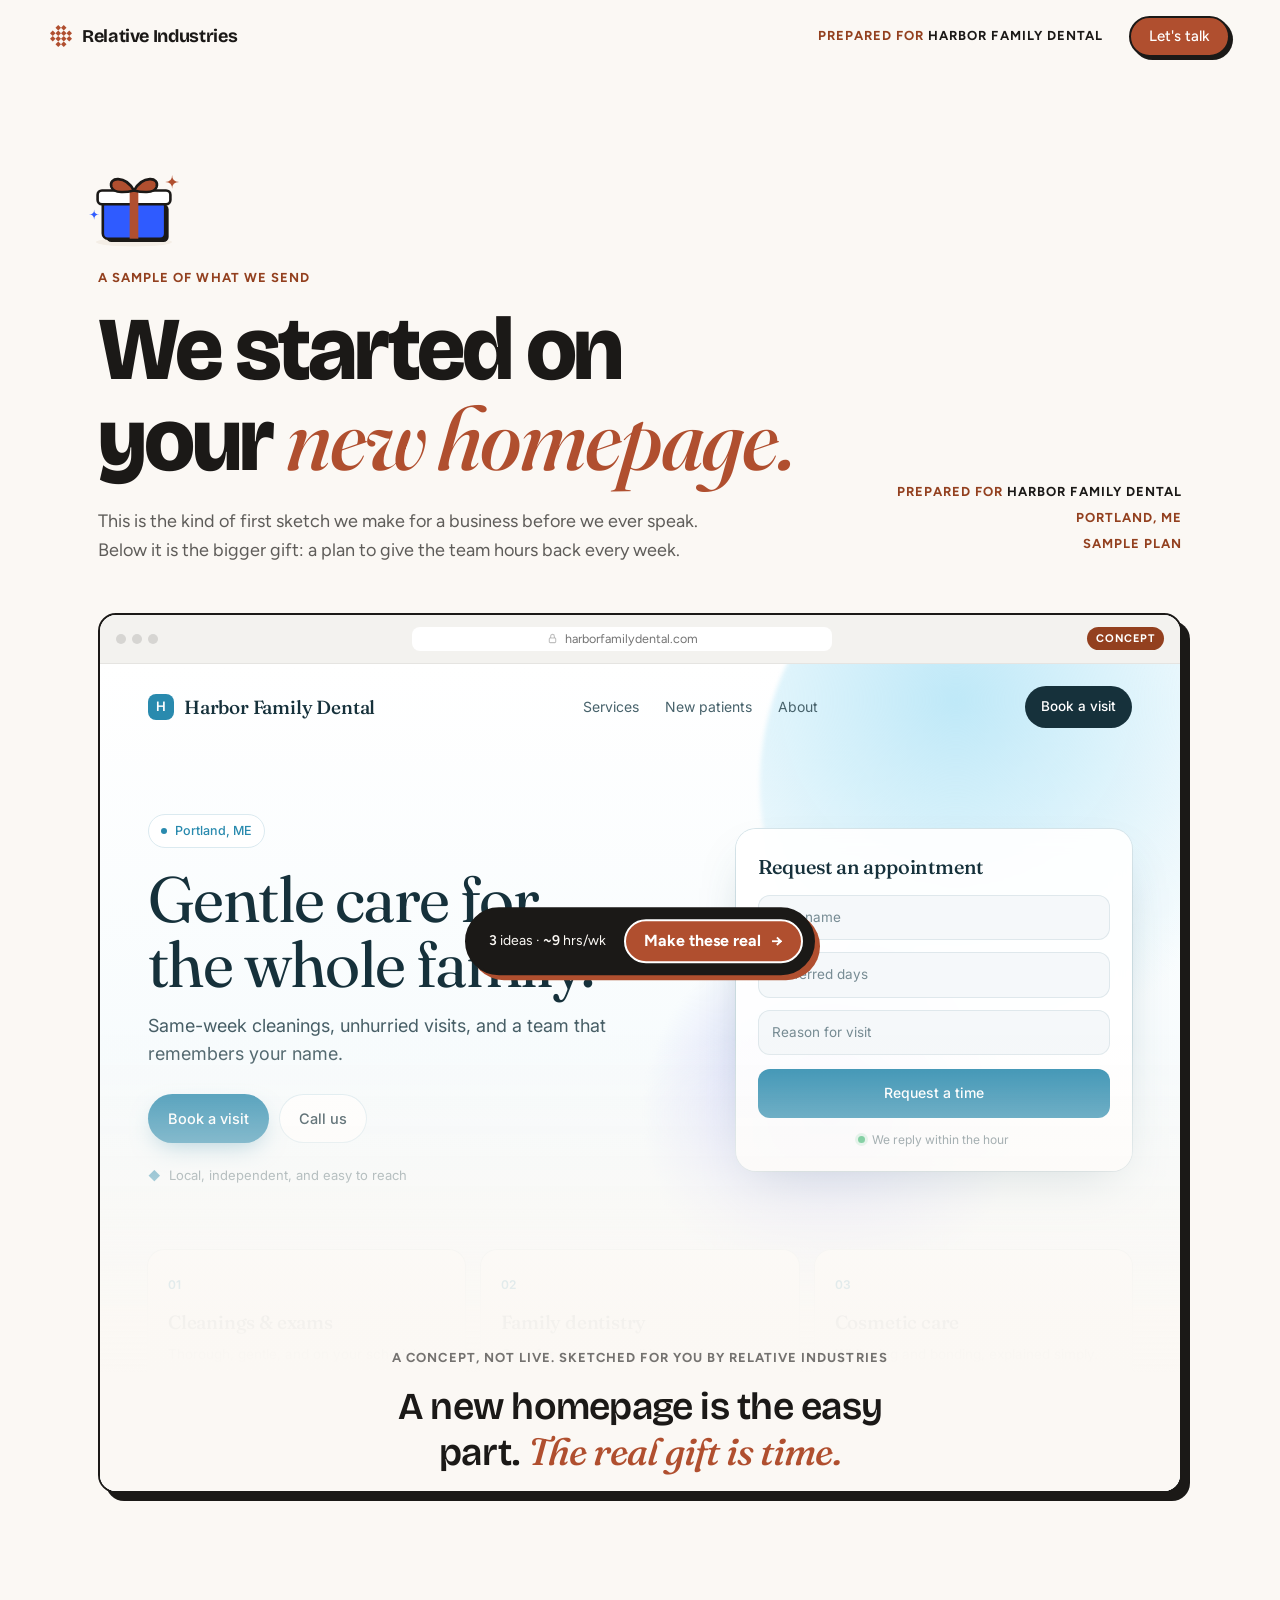
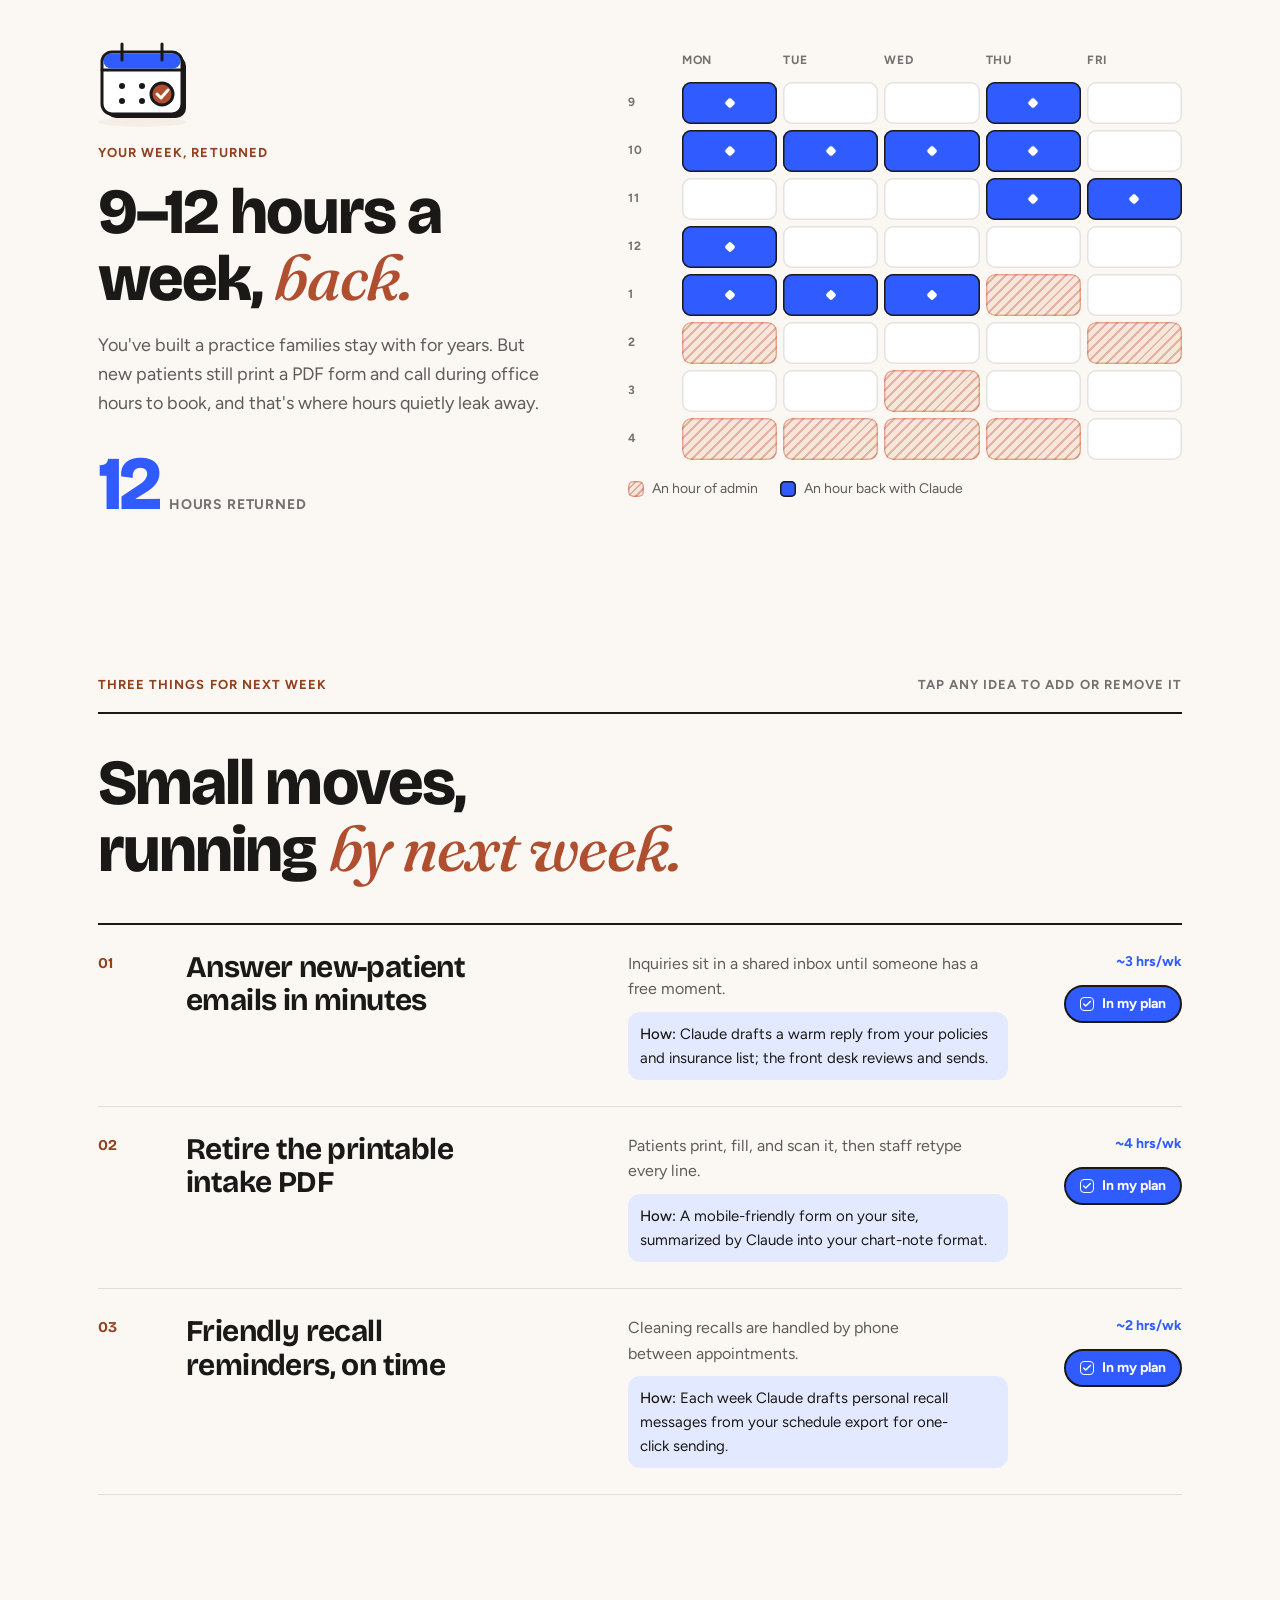
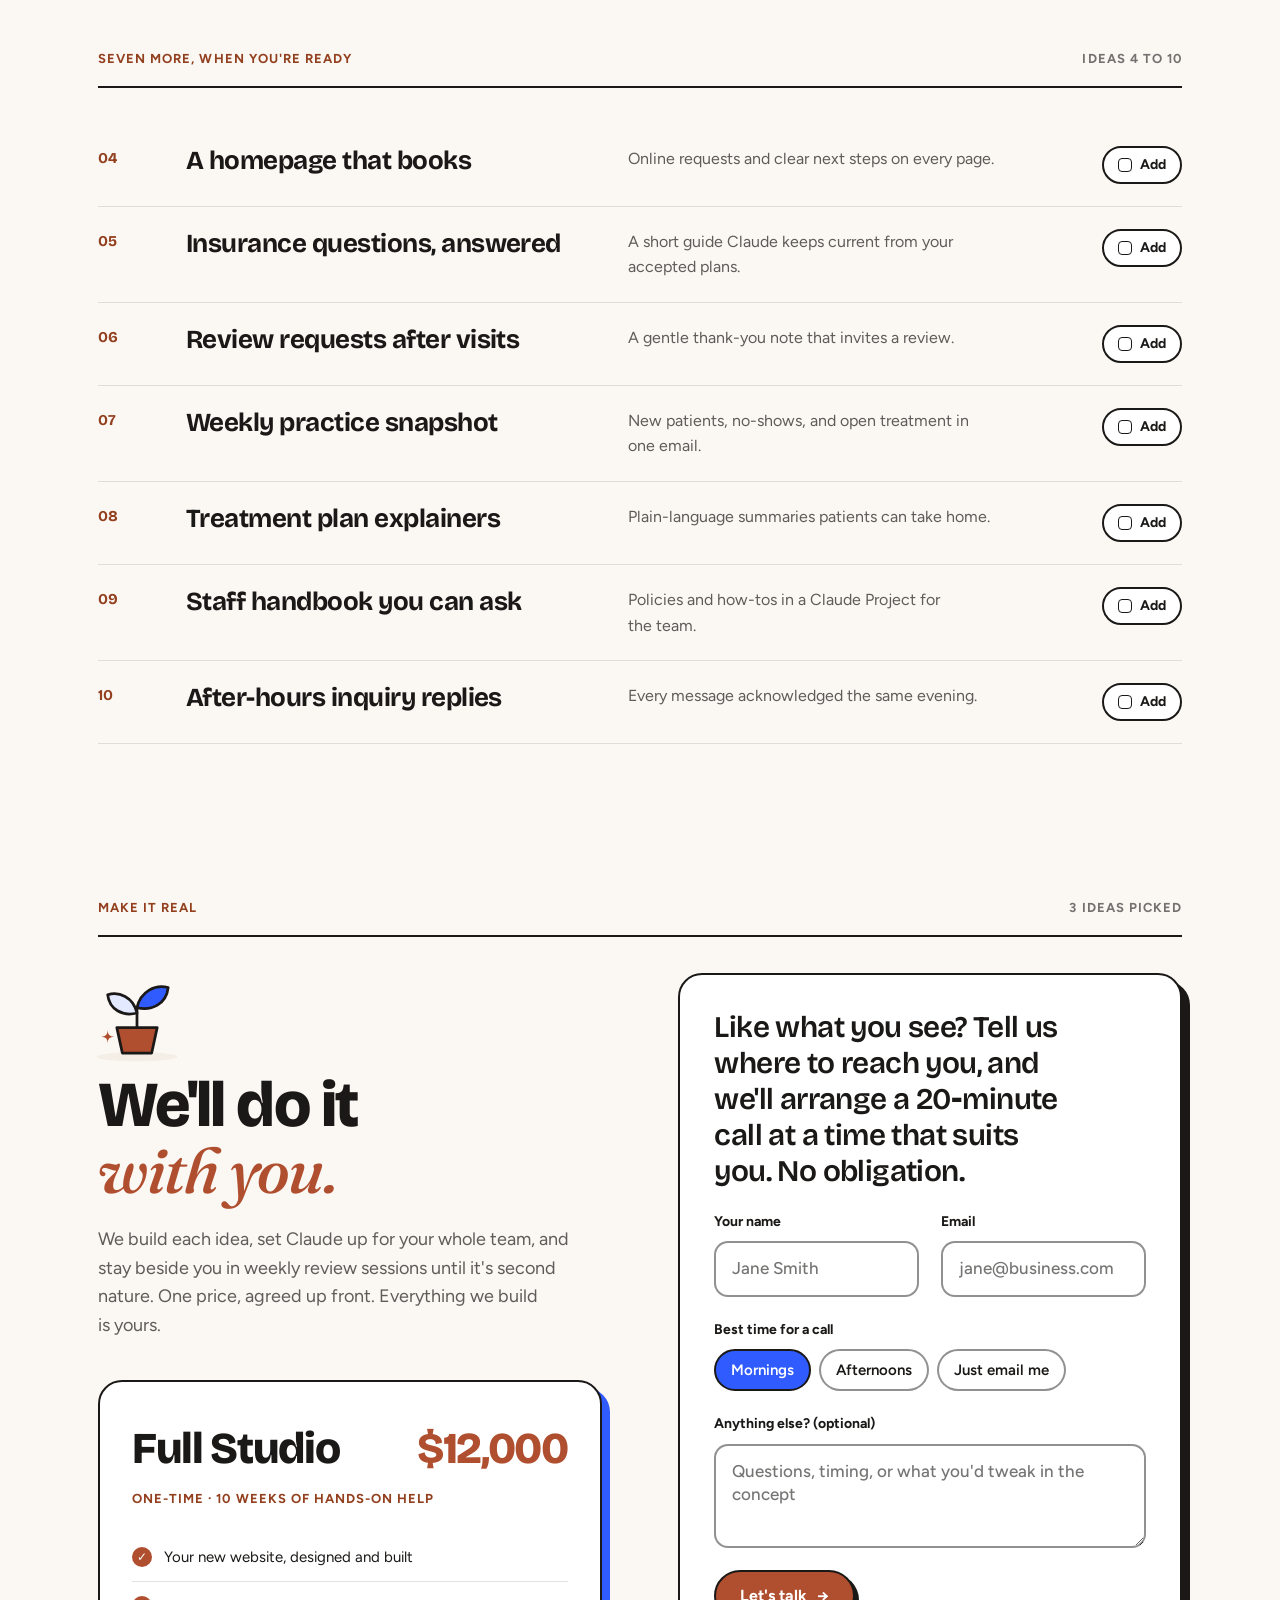
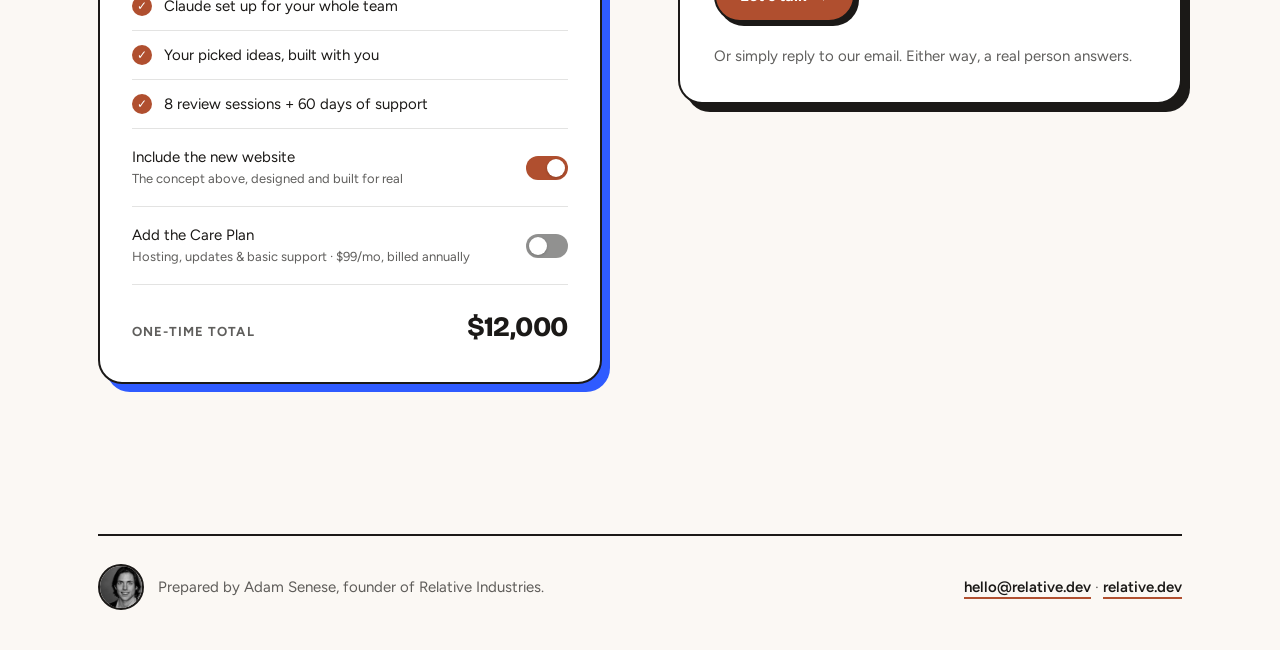
==== for/index.html @ 34680839 "Email form submissions via FormSubmit; honest failure message Forms previously fell back to opening " ====
<!DOCTYPE html>
<html lang="en">
<head>
    <meta charset="UTF-8">
    <meta name="viewport" content="width=device-width, initial-scale=1.0">
    <meta name="robots" content="noindex, nofollow">
    <meta name="theme-color" content="#FBF8F4">
    <title>A plan, made for you — Relative Industries</title>
    <meta name="description" content="A free concept and Time-Back Plan from Relative Industries.">
    <meta property="og:title" content="A plan, made for you — Relative Industries">
    <meta property="og:description" content="A first sketch of your new homepage, and ten ways to give your team hours back each week. Prepared by Adam Senese at Relative Industries.">
    <meta property="og:type" content="website">
    <meta property="og:site_name" content="Relative Industries">
    <link rel="icon" type="image/x-icon" href="/images/favicon.ico?v=3">
    <link rel="icon" type="image/png" sizes="32x32" href="/images/relativefavi.png?v=3">
    <link rel="apple-touch-icon" href="/images/relativefavi.png?v=3">
    <link rel="preconnect" href="https://fonts.googleapis.com">
    <link rel="preconnect" href="https://fonts.gstatic.com" crossorigin>
    <link href="https://fonts.googleapis.com/css2?family=Bricolage+Grotesque:opsz,wght@12..96,500..800&family=Figtree:ital,wght@0,400..800;1,400&family=Fraunces:ital,opsz,wght@0,9..144,400..500;1,9..144,500&family=Inter:wght@400;500;600&display=swap" rel="stylesheet">
    <link rel="stylesheet" href="/assets/relative.css?v=5">
    <style>
        /* ---------- opening ---------- */
        .open { padding: clamp(40px, 7vw, 96px) 0 clamp(32px, 4vw, 48px); display: grid; grid-template-columns: 1fr auto; gap: 24px 48px; align-items: end; }
        .open h1 { font-family: var(--display); font-weight: 800; font-size: clamp(44px, 7vw, 96px); line-height: 0.98; letter-spacing: -0.035em; margin: 16px 0 0; }
        .open .gift { width: 104px; margin-bottom: 14px; }
        
        .open .body { margin-top: 22px; }
        .open aside { text-align: right; padding-bottom: 8px; max-width: 320px; }
        .open aside .mono { display: block; line-height: 2; }

        /* ---------- the concept (their site, reimagined) ---------- */
        .concept-wrap { position: relative; }
        .frame {
            position: relative;
            border-radius: 18px;
            overflow: hidden;
            background: #fff;
            border: 2px solid var(--ink); box-shadow: 8px 8px 0 var(--ink);
            max-height: 880px;
        }
        .frame::after { /* the fade from their world into ours */
            content: "";
            position: absolute; left: 0; right: 0; bottom: 0; height: 52%;
            background: linear-gradient(180deg, rgba(251,248,244,0) 0%, rgba(251,248,244,0.7) 38%, rgba(251,248,244,0.96) 62%, var(--paper) 74%);
            pointer-events: none;
        }
        .chrome {
            display: flex; align-items: center; gap: 14px;
            padding: 12px 16px;
            background: #F3F2EF;
            border-bottom: 1px solid rgba(0,0,0,0.06);
        }
        .chrome .dots { display: flex; gap: 6px; }
        .chrome .dots i { width: 10px; height: 10px; border-radius: 50%; background: rgba(0,0,0,0.12); }
        .chrome .url {
            flex: 1; max-width: 420px; margin: 0 auto;
            display: flex; align-items: center; justify-content: center; gap: 7px;
            padding: 6px 12px; border-radius: 8px; background: #fff;
            font: 400 12.5px/1 var(--sans); color: rgba(0,0,0,0.55);
        }
        .chrome .url svg { opacity: 0.45; }
        .chrome .tag { font: 700 11px/1 var(--sans); letter-spacing: 0.08em; text-transform: uppercase; color: var(--white); background: var(--clay-deep); padding: 6px 9px; border-radius: 999px; }

        /* the concept site has its own type + colour, driven by --h */
        .site {
            --h: 220;
            --c: hsl(var(--h) 62% 42%);
            --c-ink: hsl(var(--h) 45% 16%);
            --c-wash: hsl(var(--h) 60% 96%);
            --c-soft: hsl(var(--h) 40% 90%);
            --site-display: 'Fraunces', Georgia, serif;
            font-family: 'Inter', -apple-system, sans-serif;
            color: var(--c-ink);
            background: linear-gradient(180deg, #fff 0%, var(--c-wash) 100%);
            position: relative;
            overflow: hidden;
        }
        .site.sans { --site-display: 'Inter', -apple-system, sans-serif; }
        .site .orb { position: absolute; border-radius: 50%; filter: blur(2px); pointer-events: none; }
        .site .orb.a { width: 560px; height: 560px; right: -140px; top: -160px; background: radial-gradient(circle at 35% 35%, hsl(var(--h) 80% 86%), hsl(var(--h) 70% 72% / 0) 68%); }
        .site .orb.b { width: 380px; height: 380px; right: 160px; top: 260px; background: radial-gradient(circle, hsl(calc(var(--h) + 40) 80% 88%), hsl(calc(var(--h) + 40) 70% 80% / 0) 70%); }
        .s-nav { position: relative; display: flex; align-items: center; justify-content: space-between; gap: 18px; padding: 22px clamp(20px, 4vw, 48px); }
        .s-brand { font-family: var(--site-display); font-weight: 500; font-size: 19px; line-height: 1.2; letter-spacing: -0.01em; display: flex; align-items: center; gap: 10px; min-width: 0; }
        .s-brand > span { text-wrap: balance; }
        .s-brand i { flex: none; width: 26px; height: 26px; border-radius: 8px; background: var(--c); display: grid; place-items: center; color: #fff; font-style: normal; font-size: 13px; font-family: 'Inter', sans-serif; font-weight: 600; }
        .s-links { display: flex; gap: 26px; font-size: 14px; color: hsl(var(--h) 20% 35%); }
        .s-pill { padding: 10px 16px; border-radius: 999px; background: var(--c-ink); color: #fff; font-size: 13.5px; font-weight: 500; white-space: nowrap; }
        .s-hero { position: relative; display: grid; grid-template-columns: 1.15fr 0.85fr; gap: clamp(24px, 4vw, 56px); align-items: center; padding: clamp(28px, 5vw, 64px) clamp(20px, 4vw, 48px) 40px; }
        .s-eyebrow { display: inline-flex; align-items: center; gap: 8px; font-size: 12.5px; font-weight: 500; color: var(--c); background: #fff; border: 1px solid var(--c-soft); padding: 6px 12px; border-radius: 999px; }
        .s-eyebrow::before { content: ""; width: 6px; height: 6px; border-radius: 50%; background: var(--c); }
        .s-hero h2 { font-family: var(--site-display); font-weight: 400; font-size: clamp(36px, 5vw, 64px); line-height: 1.02; letter-spacing: -0.025em; margin: 18px 0 0; color: var(--c-ink); }
        .site.sans .s-hero h2 { font-weight: 600; letter-spacing: -0.04em; }
        .s-hero p { font-size: clamp(15px, 1.5vw, 18px); line-height: 1.55; color: hsl(var(--h) 18% 34%); margin: 16px 0 0; max-width: 30em; }
        .s-ctas { display: flex; flex-wrap: wrap; gap: 10px; margin-top: 26px; }
        .s-btn { padding: 13px 20px; border-radius: 999px; font-size: 14.5px; font-weight: 500; }
        .s-btn.p { background: var(--c); color: #fff; box-shadow: 0 10px 24px -8px hsl(var(--h) 60% 40% / 0.6); }
        .s-btn.g { background: #fff; color: var(--c-ink); box-shadow: inset 0 0 0 1px var(--c-soft); }
        .s-trust { margin-top: 22px; font-size: 13px; color: hsl(var(--h) 15% 42%); display: flex; align-items: center; gap: 8px; }
        .s-trust::before { content: "★★★★★"; letter-spacing: 1px; color: hsl(42 90% 52%); font-size: 12px; }
        .s-trust.plain::before { content: "◆"; color: var(--c); letter-spacing: 0; }
        .s-card { position: relative; background: rgba(255,255,255,0.92); -webkit-backdrop-filter: blur(10px); backdrop-filter: blur(10px); border-radius: 20px; padding: 22px; box-shadow: 0 1px 0 rgba(0,0,0,0.03), 0 24px 50px -18px hsl(var(--h) 40% 30% / 0.35), 0 0 0 1px hsl(var(--h) 30% 88%); }
        .s-card h4 { margin: 0; font-family: var(--site-display); font-weight: 500; font-size: 20px; letter-spacing: -0.01em; }
        .s-card .f { margin-top: 12px; padding: 12px 14px; border-radius: 12px; background: hsl(var(--h) 30% 97%); box-shadow: inset 0 0 0 1px hsl(var(--h) 25% 90%); font-size: 13.5px; color: hsl(var(--h) 12% 52%); }
        .s-card .b { margin-top: 14px; padding: 13px; border-radius: 12px; background: var(--c); color: #fff; text-align: center; font-size: 14px; font-weight: 500; }
        .s-card .note { margin-top: 12px; font-size: 12px; color: hsl(var(--h) 12% 45%); display: flex; align-items: center; gap: 7px; justify-content: center; }
        .s-card .note::before { content: ""; width: 7px; height: 7px; border-radius: 50%; background: #2FB36A; box-shadow: 0 0 0 3px rgba(47,179,106,0.18); }
        .s-services { position: relative; display: grid; grid-template-columns: repeat(3, 1fr); gap: 16px; padding: 24px clamp(20px, 4vw, 48px) 120px; }
        .s-svc { background: #fff; border-radius: 16px; padding: 20px; box-shadow: 0 0 0 1px hsl(var(--h) 25% 91%); }
        .s-svc span { font-size: 12px; font-weight: 600; color: var(--c); }
        .s-svc b { display: block; margin-top: 10px; font-family: var(--site-display); font-weight: 500; font-size: 19px; letter-spacing: -0.01em; }
        .s-svc p { margin: 6px 0 0; font-size: 13.5px; line-height: 1.5; color: hsl(var(--h) 12% 42%); }

        .concept-cap {
            position: relative; z-index: 2;
            margin-top: -150px;
            text-align: center;
            padding: 0 var(--gutter);
        }
        .concept-cap .lead { max-width: 18em; margin: 14px auto 0; }
        .ask form { background: var(--white); border: 2px solid var(--ink); border-radius: var(--r); padding: clamp(22px, 3vw, 34px); box-shadow: 8px 8px 0 var(--ink); }
        .week-block .illus { width: 120px; margin-bottom: 8px; }

        /* ---------- plan ---------- */
        .week-block { display: grid; grid-template-columns: 0.9fr 1.1fr; gap: clamp(32px, 6vw, 96px); align-items: center; }
        .pick-row { grid-template-columns: 64px 1.1fr 1fr 150px; cursor: pointer; align-items: start; }
        .pick-row .t { display: grid; justify-items: end; gap: 12px; }
        .toggle {
            display: inline-flex; align-items: center; gap: 8px;
            font: 700 14px/1 var(--sans);
            padding: 10px 14px; border-radius: 999px;
            border: 2px solid var(--ink); background: var(--white); color: var(--ink);
            cursor: pointer; transition: background 200ms ease, color 200ms ease, border-color 200ms ease, transform 160ms var(--ease);
        }
        .pick-row:hover .toggle { background: var(--sand); }
        .pick-row.on:hover .toggle { background: #2149E6; }
        .toggle:active { transform: translateY(1px); }
        .pick-row:hover h3 { color: var(--clay-deep); }
        .row h3 { transition: color 200ms ease; }
        .toggle .box { width: 14px; height: 14px; border-radius: 4px; border: 1px solid currentColor; display: grid; place-items: center; }
        .toggle .box svg { opacity: 0; transition: opacity 160ms ease; }
        .pick-row.on .toggle { background: var(--blue); border-color: var(--ink); color: var(--white); }
        .pick-row.on .toggle .box svg { opacity: 1; }
        .row .how { margin-top: 10px; font-size: 15px; color: var(--ink); background: var(--blue-wash); border-radius: 12px; padding: 10px 12px; }
        .row .how b { font-weight: 500; }
        .more-rows .row { padding: 22px 0; }
        .more-rows .row h3 { font-size: clamp(21px, 2.2vw, 26px); }

        /* ---------- selection tray ---------- */
        .tray {
            position: fixed; left: 50%; bottom: 20px; z-index: 40;
            transform: translate(-50%, 140%);
            display: flex; align-items: center; gap: 18px;
            padding: 10px 10px 10px 22px;
            border-radius: 999px;
            background: var(--ink); color: var(--paper);
            border: 2px solid var(--ink); box-shadow: 5px 5px 0 var(--clay);
            transition: transform 600ms var(--ease);
            max-width: calc(100% - 24px);
        }
        .tray.show { transform: translate(-50%, 0); }
        .tray .sum { font-size: 14px; white-space: nowrap; }
        .tray .sum b { font-weight: 600; }
        .tray .btn { background: var(--clay); color: var(--white); border-color: var(--white); padding: 12px 18px; box-shadow: none; }
        .tray .btn:hover { background: var(--clay-deep); }
        .tray .btn:active { transform: translateY(1px); }

        /* ---------- make it real ---------- */
        .real { display: grid; grid-template-columns: 1fr 1fr; gap: clamp(32px, 6vw, 96px); align-items: start; }
        .offer { background: var(--white); border: 2px solid var(--ink); border-radius: var(--r); padding: clamp(22px, 3vw, 32px); box-shadow: 8px 8px 0 var(--blue); }
        .offer .name { display: flex; justify-content: space-between; align-items: baseline; gap: 12px; }
        .offer .name h3 { font-family: var(--display); font-weight: 800; font-size: clamp(30px, 3.6vw, 44px); letter-spacing: -0.03em; margin: 0; }
        .offer .price { font-family: var(--display); font-weight: 800; font-size: clamp(30px, 3.6vw, 44px); letter-spacing: -0.03em; color: var(--clay); }
        .offer ul { list-style: none; margin: 22px 0 0; padding: 0; }
        .offer li { display: flex; gap: 12px; padding: 12px 0; border-bottom: 1px solid var(--hair); font-size: 15px; }
        .offer li::before { content: "✓"; flex: none; width: 20px; height: 20px; margin-top: 2px; border-radius: 50%; background: var(--clay); color: #fff; font-size: 12px; font-weight: 800; display: grid; place-items: center; }
        .switch { display: flex; align-items: center; justify-content: space-between; gap: 16px; padding: 16px 0; border-bottom: 1px solid var(--hair); cursor: pointer; }
        .switch span { font-size: 15px; }
        .switch small { display: block; color: var(--ink-2); font-size: 13px; }
        .switch input { position: absolute; opacity: 0; pointer-events: none; }
        .switch .knob { flex: none; width: 42px; height: 24px; border-radius: 999px; background: var(--hair-2); position: relative; transition: background 200ms ease; }
        .switch:hover .knob { background: var(--ink-3); }
        .switch:hover:has(input:checked) .knob { background: var(--clay-deep); }
        .switch .knob::after { content: ""; position: absolute; top: 3px; left: 3px; width: 18px; height: 18px; border-radius: 50%; background: #fff; transition: transform 300ms var(--ease); box-shadow: 0 1px 3px rgba(0,0,0,0.2); }
        .switch:has(input:checked) .knob { background: var(--clay); }
        .switch:has(input:checked) .knob::after { transform: translateX(18px); }
        .total { display: flex; justify-content: space-between; align-items: baseline; padding: 20px 0 0; }
        .total .mono { color: var(--ink-2); }
        .total b { font-family: var(--display); font-weight: 800; font-size: 28px; letter-spacing: -0.02em; }

        .ask form { display: grid; gap: 22px; }
        .ask .grid2 { display: grid; grid-template-columns: 1fr 1fr; gap: 22px; }
        .ask .btn { justify-self: start; }
        .done { display: none; }
        .done.on { display: block; animation: fadein 800ms var(--ease) both; }
        @keyframes fadein { from { opacity: 0; transform: translateY(10px); } }

        @media (max-width: 900px) {
            .open { grid-template-columns: 1fr; }
            .open aside { text-align: left; }
            .week-block, .real { grid-template-columns: 1fr; }
            .s-hero { grid-template-columns: 1fr; }
            .s-links { display: none; }
            .frame { max-height: 1100px; }
            .s-services { padding-bottom: 40px; }
        }
        @media (max-width: 480px) {
            .s-pill { display: none; }
        }
        @media (max-width: 760px) {
            .frame { max-height: 760px; }
            .frame::after { height: 34%; background: linear-gradient(180deg, rgba(251,248,244,0) 0%, rgba(251,248,244,0.85) 60%, var(--paper) 96%); }
            .pick-row { grid-template-columns: 36px 1fr; }
            .pick-row > div { grid-column: 2; }
            .pick-row .t { justify-items: start; grid-auto-flow: column; align-items: center; gap: 14px; }
            .s-services { grid-template-columns: 1fr; }
            .chrome .tag { display: none; }
            .ask .grid2 { grid-template-columns: 1fr; }
            .tray { left: 12px; right: 12px; transform: translateY(140%); justify-content: space-between; padding-left: 18px; }
            .tray.show { transform: none; }
            .concept-cap { margin-top: 28px; }
            .concept-cap .lead { font-size: 24px; }
            .frame, .ask form { box-shadow: 6px 6px 0 var(--ink); }
            .offer { box-shadow: 6px 6px 0 var(--blue); }
            .tray { box-shadow: 4px 4px 0 var(--clay); }
            .toggle, .tray .btn { min-height: 44px; }
            .s-nav { padding-top: 18px; padding-bottom: 18px; }
            .s-brand { font-size: 17px; }
        }
    </style>
</head>
<body>
    <div class="nav-wrap">
        <nav class="nav" aria-label="Primary">
            <a class="wordmark" href="/hire">
                <svg viewBox="0 0 256 256" aria-hidden="true"><rect class="tile" width="45.29" height="45.29" transform="matrix(0.707 -0.707 0.707 0.707 0 96)"/><rect class="tile" width="45.29" height="45.29" transform="matrix(0.707 -0.707 0.707 0.707 0 160)"/><rect class="tile" width="45.29" height="45.29" transform="matrix(0.707 -0.707 0.707 0.707 64 32)"/><rect class="tile" width="45.29" height="45.29" transform="matrix(0.707 -0.707 0.707 0.707 64 96)"/><rect class="tile" width="45.29" height="45.29" transform="matrix(0.707 -0.707 0.707 0.707 64 160)"/><rect class="tile" width="45.29" height="45.29" transform="matrix(0.707 -0.707 0.707 0.707 64 224)"/><rect class="tile" width="45.29" height="45.29" transform="matrix(0.707 -0.707 0.707 0.707 128 32)"/><rect class="tile" width="45.29" height="45.29" transform="matrix(0.707 -0.707 0.707 0.707 128 96)"/><rect class="tile" width="45.29" height="45.29" transform="matrix(0.707 -0.707 0.707 0.707 128 160)"/><rect class="tile" width="45.29" height="45.29" transform="matrix(0.707 -0.707 0.707 0.707 128 224)"/><rect class="tile" width="45.29" height="45.29" transform="matrix(0.707 -0.707 0.707 0.707 192 96)"/><rect class="tile" width="45.29" height="45.29" transform="matrix(0.707 -0.707 0.707 0.707 192 160)"/></svg>
                Relative Industries
            </a>
            <div class="nav-links">
                <span class="mono hide-sm" id="navFor">Prepared for you</span>
                <a class="btn btn-ink btn-sm" href="#real">Let's talk</a>
            </div>
        </nav>
    </div>

    <main class="shell">
        <!-- OPENING -->
        <section class="open">
            <div>
                <img class="illus flush gift bob" src="/assets/illus/gift.svg" alt="" width="120" height="100">
                <span class="mono" id="kicker">Prepared for you, before we've spoken</span>
                <h1><span class="rise"><span>We started on</span></span><span class="rise"><span>your <em>new homepage.</em></span></span></h1>
                <p class="body" id="openBody">We were impressed by what you've built, so we sketched a fresh homepage for you. Below it is the more valuable part: a plan to give your team hours back every week. It's yours to keep, whatever you decide.</p>
            </div>
            <aside>
                <span class="mono">Prepared for <b id="forName">you</b></span>
                <span class="mono" id="forPlace"></span>
                <span class="mono" id="forDate"></span>
            </aside>
        </section>

        <!-- CONCEPT -->
        <section class="concept-wrap rv" aria-label="Homepage concept">
            <div class="frame">
                <div class="chrome" aria-hidden="true">
                    <span class="dots"><i></i><i></i><i></i></span>
                    <span class="url"><svg width="11" height="11" viewBox="0 0 24 24" fill="none" stroke="currentColor" stroke-width="2.4"><rect x="5" y="11" width="14" height="10" rx="2"/><path d="M8 11V7a4 4 0 0 1 8 0v4"/></svg><span id="sDomain">yourbusiness.com</span></span>
                    <span class="tag">Concept</span>
                </div>
                <div class="site" id="site">
                    <span class="orb a"></span><span class="orb b"></span>
                    <div class="s-nav">
                        <span class="s-brand"><i id="sInit">Y</i><span id="sBrand">Your Business</span></span>
                        <span class="s-links" id="sNav"></span>
                        <span class="s-pill" id="sPill">Get in touch</span>
                    </div>
                    <div class="s-hero">
                        <div>
                            <span class="s-eyebrow" id="sEyebrow">Your city</span>
                            <h2 id="sTag">A calmer way to work with us.</h2>
                            <p id="sSub"></p>
                            <div class="s-ctas"><span class="s-btn p" id="sCta">Get started</span><span class="s-btn g">Call us</span></div>
                            <div class="s-trust" id="sTrust"></div>
                        </div>
                        <div class="s-card">
                            <h4 id="wTitle">Request a time</h4>
                            <div id="wFields"></div>
                            <div class="b" id="wBtn">Send</div>
                            <div class="note" id="wNote">Replies within the hour</div>
                        </div>
                    </div>
                    <div class="s-services" id="sServices"></div>
                </div>
            </div>
            <div class="concept-cap">
                <span class="mono quiet">A concept, not live. Sketched for you by Relative Industries</span>
                <p class="lead">A new homepage is the easy part. <em>The real gift is time.</em></p>
            </div>
        </section>

        <!-- WEEK -->
        <section class="section">
            <div class="week-block">
                <div class="rv">
                    <img class="illus flush" src="/assets/illus/calendar.svg" alt="" width="120" height="100">
                    <span class="mono">Your week, returned</span>
                    <h2 class="h2" style="margin-top:14px;"><span id="estHours">10–15</span> hours a week, <em>back.</em></h2>
                    <p class="body" style="margin-top:20px;" id="intro"></p>
                    <div class="week-count" style="margin-top:28px;"><span id="wkCount">0</span><small>hours returned</small></div>
                </div>
                <div class="rv">
                    <div class="week" id="week"></div>
                    <div class="week-legend"><span><i class="k-admin"></i>An hour of admin</span><span><i class="k-back"></i>An hour back with Claude</span></div>
                </div>
            </div>
        </section>

        <!-- TOP 3 -->
        <section class="section" id="plan">
            <div class="label-row rv"><span class="mono">Three things for next week</span><span class="mono quiet">Tap any idea to add or remove it</span></div>
            <h2 class="h2 rv" style="max-width:12em;margin-bottom:40px;">Small moves, running <em>by next week.</em></h2>
            <div class="rows" id="top3"></div>
        </section>

        <!-- MORE -->
        <section class="section">
            <div class="label-row rv"><span class="mono">Seven more, when you're ready</span><span class="mono quiet">Ideas 4 to 10</span></div>
            <div class="rows more-rows" id="more7"></div>
        </section>

        <!-- MAKE IT REAL -->
        <section class="section" id="real">
            <div class="label-row rv"><span class="mono">Make it real</span><span class="mono quiet" id="pickCount">3 ideas picked</span></div>
            <div class="real">
                <div class="rv">
                    <img class="illus flush" src="/assets/illus/stay.svg" alt="" width="120" height="100" style="width:110px;margin-bottom:8px;">
                    <h2 class="h2">We'll do it <em>with you.</em></h2>
                    <p class="body" style="margin-top:20px;">We build each idea, set Claude up for your whole team, and stay beside you in weekly review sessions until it's second nature. One price, agreed up front. Everything we build is yours.</p>
                    <div class="offer" style="margin-top:40px;">
                        <div class="name"><h3 id="pkgName">Full Studio</h3><span class="price" id="pkgPrice">$12,000</span></div>
                        <span class="mono" id="pkgMeta">One-time · 10 weeks of hands-on help</span>
                        <ul id="pkgList"></ul>
                        <label class="switch"><span>Include the new website<small>The concept above, designed and built for real</small></span><input type="checkbox" id="optSite" checked><span class="knob"></span></label>
                        <label class="switch"><span>Add the Care Plan<small>Hosting, updates &amp; basic support · $99/mo, billed annually</small></span><input type="checkbox" id="optCare"><span class="knob"></span></label>
                        <div class="total"><span class="mono">One-time total</span><b id="total">$12,000</b></div>
                    </div>
                </div>

                <div class="ask rv">
                    <form id="askForm" novalidate>
                        <p class="lead" style="font-size:clamp(22px,2.4vw,30px);">Like what you see? Tell us where to reach you, and we'll arrange a 20&#8209;minute call at a time that suits you. No obligation.</p>
                        <div class="grid2">
                            <div class="field"><label for="aName">Your name</label><input class="input" id="aName" name="name" autocomplete="name" required placeholder="Jane Smith"></div>
                            <div class="field"><label for="aEmail">Email</label><input class="input" id="aEmail" name="email" type="email" autocomplete="email" required placeholder="jane@business.com"></div>
                        </div>
                        <div class="field">
                            <span class="lbl">Best time for a call</span>
                            <div class="chips">
                                <label class="chip"><input type="radio" name="when" value="Mornings" checked>Mornings</label>
                                <label class="chip"><input type="radio" name="when" value="Afternoons">Afternoons</label>
                                <label class="chip"><input type="radio" name="when" value="Just email me">Just email me</label>
                            </div>
                        </div>
                        <div class="field"><label for="aNote">Anything else? (optional)</label><textarea class="textarea" id="aNote" name="note" placeholder="Questions, timing, or what you'd tweak in the concept"></textarea></div>
                        <div class="hp" aria-hidden="true"><input type="text" name="company_url" tabindex="-1" autocomplete="off"></div>
                        <button class="btn btn-ink" type="submit" id="aBtn">Let's talk <span class="arr">→</span></button>
                        <p class="small" style="margin:0;">Or simply reply to our email. Either way, a real person answers.</p>
                    </form>
                    <div class="done" id="done" role="status" aria-live="polite">
                        <p class="lead">Thank you, <span id="doneName">thank you</span>.</p>
                        <p class="body" style="margin-top:14px;" id="doneText">We'll be in touch today with a few times that suit you. In the meantime, the plan above is yours to keep.</p>
                    </div>
                </div>
            </div>
        </section>

        <footer class="foot">
            <div class="people">
                <span class="faces"><img src="/images/adam.jpg" alt="" width="40" height="40"></span>
                <span class="small">Prepared by Adam Senese, founder of Relative Industries.</span>
            </div>
            <span class="small"><a class="textlink" href="mailto:hello@relative.dev">hello@relative.dev</a> · <a class="textlink" href="/hire">relative.dev</a></span>
        </footer>
    </main>

    <div class="tray" id="tray" aria-live="polite">
        <span class="sum"><b id="trayN">3</b> ideas · <b id="trayH">~9</b> hrs/wk</span>
        <a class="btn" href="#real">Make these real <span class="arr">→</span></a>
    </div>

    <script src="/assets/relative.js?v=5"></script>
    <script>
        // A sample plan, shown when the page is opened without a personal link.
        var SAMPLE = {
            b: 'Harbor Family Dental', c: 'Portland', s: 'ME', n: 'sample', sample: true,
            i: "You've built a practice families stay with for years. But new patients still print a PDF form and call during office hours to book, and that's where hours quietly leak away.",
            e: '9–12',
            t: [
                ['Answer new-patient emails in minutes', 'Inquiries sit in a shared inbox until someone has a free moment.', 'Claude drafts a warm reply from your policies and insurance list; the front desk reviews and sends.', '~3 hrs/wk'],
                ['Retire the printable intake PDF', 'Patients print, fill, and scan it, then staff retype every line.', 'A mobile-friendly form on your site, summarized by Claude into your chart-note format.', '~4 hrs/wk'],
                ['Friendly recall reminders, on time', 'Cleaning recalls are handled by phone between appointments.', 'Each week Claude drafts personal recall messages from your schedule export for one-click sending.', '~2 hrs/wk']
            ],
            m: [
                ['A homepage that books', 'Online requests and clear next steps on every page.'],
                ['Insurance questions, answered', 'A short guide Claude keeps current from your accepted plans.'],
                ['Review requests after visits', 'A gentle thank-you note that invites a review.'],
                ['Weekly practice snapshot', 'New patients, no-shows, and open treatment in one email.'],
                ['Treatment plan explainers', 'Plain-language summaries patients can take home.'],
                ['Staff handbook you can ask', 'Policies and how-tos in a Claude Project for the team.'],
                ['After-hours inquiry replies', 'Every message acknowledged the same evening.']
            ],
            w: {
                d: 'harborfamilydental.com', nv: ['Services', 'New patients', 'About'], tg: 'Gentle care for the whole family.',
                sb: 'Same-week cleanings, unhurried visits, and a team that remembers your name.', ct: 'Book a visit',
                wd: { t: 'Request an appointment', f: ['Your name', 'Preferred days', 'Reason for visit'], b: 'Request a time', n: 'We reply within the hour' },
                sv: [['Cleanings & exams', 'Thorough, gentle, and on your schedule.'], ['Family dentistry', 'Care for every age, all in one place.'], ['Cosmetic care', 'Whitening and bonding, explained simply.']],
                tr: '', h: 196, st: 'serif'
            }
        };

        var PKG = {
            full: { name: 'Full Studio', price: 12000, meta: 'One-time · 10 weeks of hands-on help', list: ['Your new website, designed and built', 'Claude set up for your whole team', 'Your picked ideas, built with you', '8 review sessions + 60 days of support'] },
            found: { name: 'Foundations', price: 9000, meta: 'One-time · 6 weeks of hands-on help', list: ['Claude set up for your whole team', 'Your picked ideas, built with you', 'Hands-on training for your team', '4 review sessions + 30 days of support'] }
        };

        var $ = function (id) { return document.getElementById(id); };
        var esc = function (s) { return String(s == null ? '' : s).replace(/[&<>"']/g, function (c) { return { '&': '&amp;', '<': '&lt;', '>': '&gt;', '"': '&quot;', "'": '&#39;' }[c]; }); };
        var hrs = function (s) { var m = /(\d+(?:\.\d+)?)/.exec(s || ''); return m ? parseFloat(m[1]) : 0; };
        var plan, picked = {};

        Relative.decodePlan(location.hash).then(function (p) { render(p || SAMPLE); });

        function render(p) {
            plan = p;
            var w = p.w || SAMPLE.w;
            document.title = (p.sample ? 'Sample plan' : 'Made for ' + p.b) + ' — Relative Industries';
            $('forName').textContent = p.b;
            $('navFor').innerHTML = 'Prepared for <b>' + esc(p.b) + '</b>';
            $('forPlace').textContent = [p.c, p.s].filter(Boolean).join(', ');
            $('forDate').textContent = p.sample ? 'Sample plan' : new Date(p.d || Date.now()).toLocaleDateString('en-US', { month: 'long', day: 'numeric', year: 'numeric' });
            if (p.sample) {
                $('kicker').textContent = 'A sample of what we send';
                $('openBody').textContent = "This is the kind of first sketch we make for a business before we ever speak. Below it is the bigger gift: a plan to give the team hours back every week.";
            }

            // the concept
            var site = $('site');
            site.style.setProperty('--h', w.h != null ? w.h : 220);
            site.classList.toggle('sans', w.st === 'sans');
            $('sDomain').textContent = w.d || 'yourbusiness.com';
            $('sBrand').textContent = p.b;
            $('sInit').textContent = (p.b.match(/[A-Za-z]/) || ['R'])[0].toUpperCase();
            $('sNav').innerHTML = (w.nv || []).map(function (x) { return '<span>' + esc(x) + '</span>'; }).join('');
            $('sPill').textContent = w.ct || 'Get in touch';
            $('sEyebrow').textContent = [p.c, p.s].filter(Boolean).join(', ') || 'Welcome';
            $('sTag').textContent = w.tg;
            $('sSub').textContent = w.sb;
            $('sCta').textContent = w.ct || 'Get started';
            $('sTrust').textContent = w.tr || 'Local, independent, and easy to reach';
            $('sTrust').classList.toggle('plain', !/review|★|star/i.test(w.tr || ''));
            var wd = w.wd || {};
            $('wTitle').textContent = wd.t || 'Get in touch';
            $('wFields').innerHTML = (wd.f || []).map(function (f) { return '<div class="f">' + esc(f) + '</div>'; }).join('');
            $('wBtn').textContent = wd.b || 'Send';
            $('wNote').textContent = wd.n || 'We reply quickly';
            $('sServices').innerHTML = (w.sv || []).map(function (s, i) { return '<div class="s-svc"><span>0' + (i + 1) + '</span><b>' + esc(s[0]) + '</b><p>' + esc(s[1]) + '</p></div>'; }).join('');

            // the week
            $('estHours').textContent = p.e;
            $('intro').textContent = p.i;
            var hi = Math.round(hrs(String(p.e).split(/[–-]/).pop())) || 10;
            Relative.week($('week'), { admin: Math.min(30, Math.round(hi * 1.7)), back: hi, counter: $('wkCount'),
                tips: p.t.map(function (t) { return t[0]; }) });

            // the ideas
            $('top3').innerHTML = p.t.map(function (t, i) { return rowHtml(i, t[0], t[1], t[3], t[2]); }).join('');
            $('more7').innerHTML = p.m.map(function (m, i) { return rowHtml(i + 3, m[0], m[1], '', ''); }).join('');
            p.t.forEach(function (t, i) { picked[i] = true; });
            document.querySelectorAll('.pick-row').forEach(function (r) {
                r.addEventListener('click', function (e) { if (e.target.closest('a')) return; toggle(+r.dataset.i); });
            });
            sync();
            Relative.reveal();

            // let us know the plan was opened (once per visit)
            if (!p.sample) Relative.send({ type: 'view', business: p.b, niche: p.n || '' });
        }

        function rowHtml(i, title, why, hours, how) {
            var n = ('0' + (i + 1)).slice(-2);
            return '<article class="row pick-row rv" data-i="' + i + '">' +
                '<span class="n">' + n + '</span>' +
                '<h3>' + esc(title) + '</h3>' +
                '<div><p>' + esc(why) + '</p>' + (how ? '<p class="how"><b>How:</b> ' + esc(how) + '</p>' : '') + '</div>' +
                '<div class="t">' + (hours ? '<span>' + esc(hours) + '</span>' : '') +
                '<button type="button" class="toggle" aria-pressed="false"><span class="box"><svg width="10" height="10" viewBox="0 0 24 24" fill="none" stroke="currentColor" stroke-width="3.5" stroke-linecap="round" stroke-linejoin="round"><polyline points="20 6 9 17 4 12"/></svg></span><span class="tl">Add</span></button></div>' +
                '</article>';
        }

        function toggle(i) { picked[i] = !picked[i]; sync(); }

        function selected() {
            var all = plan.t.map(function (t) { return { title: t[0], hours: t[3] }; }).concat(plan.m.map(function (m) { return { title: m[0], hours: '' }; }));
            return all.filter(function (x, i) { return picked[i]; });
        }

        function sync() {
            document.querySelectorAll('.pick-row').forEach(function (r) {
                var on = !!picked[+r.dataset.i];
                r.classList.toggle('on', on);
                r.querySelector('.toggle').setAttribute('aria-pressed', on);
                r.querySelector('.tl').textContent = on ? 'In my plan' : 'Add';
            });
            var sel = selected();
            var h = sel.reduce(function (a, x) { return a + hrs(x.hours); }, 0) + (sel.length - sel.filter(function (x) { return x.hours; }).length) * 1;
            $('trayN').textContent = sel.length;
            $('trayH').textContent = '~' + Math.round(h);
            $('pickCount').textContent = sel.length + (sel.length === 1 ? ' idea picked' : ' ideas picked');
            price();
        }

        function price() {
            var p = $('optSite').checked ? PKG.full : PKG.found;
            $('pkgName').textContent = p.name;
            $('pkgPrice').textContent = '$' + p.price.toLocaleString('en-US');
            $('pkgMeta').textContent = p.meta;
            $('pkgList').innerHTML = p.list.map(function (x) { return '<li>' + esc(x) + '</li>'; }).join('');
            $('total').textContent = '$' + p.price.toLocaleString('en-US') + ($('optCare').checked ? ' + $1,188/yr' : '');
        }
        $('optSite').addEventListener('change', price);
        $('optCare').addEventListener('change', price);

        // tray appears once the ideas are on screen, and steps aside at the form
        (function () {
            var tray = $('tray');
            window.addEventListener('scroll', function () {
                var plan = $('plan').getBoundingClientRect(), real = $('real').getBoundingClientRect();
                tray.classList.toggle('show', plan.top < window.innerHeight * 0.6 && real.top > window.innerHeight * 0.7);
            }, { passive: true });
        })();

        // the ask
        $('askForm').addEventListener('submit', function (e) {
            e.preventDefault();
            var f = e.target;
            f.querySelectorAll('.invalid').forEach(function (x) { x.classList.remove('invalid'); });
            if (!f.checkValidity()) { var bad = f.querySelector(':invalid'); bad.classList.add('invalid'); bad.focus(); return; }
            var d = new FormData(f);
            if (d.get('company_url')) return;
            var lead = {
                type: 'plan_request',
                name: d.get('name').trim(), email: d.get('email').trim(), business: plan.b,
                when: d.get('when'), message: (d.get('note') || '').trim(),
                package: $('optSite').checked ? 'Full Studio' : 'Foundations', care_plan: $('optCare').checked,
                picked: selected().map(function (x) { return x.title; }), niche: plan.n || ''
            };
            var btn = $('aBtn');
            btn.disabled = true;
            var finish = function () {
                $('doneName').textContent = lead.name.split(' ')[0];
                f.style.display = 'none';
                $('done').classList.add('on');
            };
            Relative.send(lead).then(function (ok) {
                if (ok) return finish();
                Relative.failed(btn, 'Let\'s talk — ' + lead.business,
                    'Hi Relative team,\n\nWe\'d like to talk about the plan for ' + lead.business + '.\n\nPackage: ' + lead.package + (lead.care_plan ? ' + Care Plan' : '') +
                    '\nIdeas we picked:\n- ' + lead.picked.join('\n- ') + '\n\nBest time: ' + lead.when + '\n\n' + lead.message + '\n\n' + lead.name);
            });
        });
    </script>
</body>
</html>
---- assets/relative.css ----
/* Relative Industries — shared design language.
   Warm white, clay and blue, honest black. Bold friendly headlines,
   a soft italic for warmth, and hand-drawn illustration. */

:root {
    --white: #FFFFFF;
    --paper: #FBF8F4;
    --sand: #F4EEE6;
    --ink: #1B1917;
    --ink-2: rgba(27, 25, 23, 0.70);
    --ink-3: rgba(27, 25, 23, 0.60); /* AA on paper and white */
    --hair: rgba(27, 25, 23, 0.12);
    --hair-2: rgba(27, 25, 23, 0.48); /* 3:1 for input and chip edges */
    --clay: #B04F2F;
    --clay-deep: #93401F;
    --clay-wash: #F7E6DC;
    --blue: #2F5BFF;
    --blue-wash: #E3E9FF;
    --ease: cubic-bezier(0.22, 1, 0.36, 1);
    --display: 'Bricolage Grotesque', 'Figtree', system-ui, sans-serif;
    --soft: 'Fraunces', Georgia, serif;
    --sans: 'Figtree', system-ui, -apple-system, 'Segoe UI', sans-serif;
    --gutter: clamp(18px, 4vw, 48px);
    --max: 1180px;
    --r: 24px;
    --shadow: 0 1px 2px rgba(27,25,23,0.06), 0 12px 32px -12px rgba(27,25,23,0.18);
    --pop: 4px 4px 0 var(--ink);
}

*, *::before, *::after { box-sizing: border-box; }
::selection { background: var(--clay-wash); }
html { -webkit-text-size-adjust: 100%; scroll-behavior: smooth; scroll-padding-top: 84px; }
html, body {
    margin: 0;
    background: var(--paper);
    color: var(--ink);
    font-family: var(--sans);
    font-size: 17px;
    line-height: 1.6;
    -webkit-font-smoothing: antialiased;
    -moz-osx-font-smoothing: grayscale;
    overflow-x: hidden;
}
img { display: block; max-width: 100%; }
a { color: inherit; }
a:focus-visible, button:focus-visible, input:focus-visible, textarea:focus-visible, select:focus-visible, label:focus-within {
    outline: 3px solid var(--blue); outline-offset: 3px; border-radius: 6px;
}

.shell { max-width: var(--max); margin: 0 auto; padding: 0 var(--gutter); }

/* ---------- type ---------- */
.mono, .eyebrow {
    font-family: var(--sans); font-size: 13px; font-weight: 700;
    letter-spacing: 0.08em; text-transform: uppercase; color: var(--clay-deep); /* clay-deep keeps small labels at AA */
}
.mono b { color: var(--ink); font-weight: 700; }
.mono.quiet { color: var(--ink-3); }
.display {
    font-family: var(--display); font-weight: 800;
    font-size: clamp(52px, 9.4vw, 124px);
    line-height: 0.95; letter-spacing: -0.035em;
    margin: 0;
}
.display em, .h2 em, .lead em, h1 em, h3 em {
    font-family: var(--soft); font-style: italic; font-weight: 500;
    color: var(--clay); letter-spacing: -0.02em;
}
.h2 {
    font-family: var(--display); font-weight: 800;
    font-size: clamp(36px, 5.2vw, 64px);
    line-height: 1.02; letter-spacing: -0.03em;
    margin: 0;
}
.lead {
    font-family: var(--display); font-weight: 600;
    font-size: clamp(26px, 3.2vw, 38px);
    line-height: 1.2; letter-spacing: -0.02em;
    margin: 0;
}
.body { color: var(--ink-2); font-size: 18px; max-width: 34em; margin: 0; }
h1, h2, h3, .display, .h2, .lead { text-wrap: balance; }
p, li { text-wrap: pretty; }
.small { font-size: 15px; color: var(--ink-2); }

/* ---------- nav ---------- */
.nav-wrap { position: sticky; top: 0; z-index: 30; }
.nav {
    display: flex; align-items: center; justify-content: space-between; gap: 20px;
    padding: 16px var(--gutter);
    max-width: calc(var(--max) + 2 * var(--gutter)); margin: 0 auto;
    transition: background 300ms ease, box-shadow 300ms ease;
}
.nav.solid {
    background: rgba(251, 248, 244, 0.86);
    -webkit-backdrop-filter: saturate(1.4) blur(14px); backdrop-filter: saturate(1.4) blur(14px);
    box-shadow: 0 1px 0 var(--hair);
}
.wordmark { display: inline-flex; align-items: center; gap: 10px; text-decoration: none; font-family: var(--display); font-size: 18px; font-weight: 700; letter-spacing: -0.02em; }
.wordmark svg { width: 22px; height: 22px; color: var(--clay); }
.wordmark .tile { fill: currentColor; }
@keyframes tileWave { 0% { opacity: 1; } 38% { opacity: 0.15; } 100% { opacity: 1; } }
.wordmark:hover .tile { animation: tileWave 900ms var(--ease) both; }
.wordmark:hover .tile:nth-child(n+3) { animation-delay: 90ms; }
.wordmark:hover .tile:nth-child(n+7) { animation-delay: 180ms; }
.wordmark:hover .tile:nth-child(n+11) { animation-delay: 270ms; }
.nav-links { display: flex; align-items: center; gap: 26px; }
.nav-links a { text-decoration: none; font-size: 15px; font-weight: 500; color: var(--ink-2); transition: color 160ms ease; }
.nav-links a:hover { color: var(--ink); }
.nav-links a:not(.btn) { padding: 10px 0; }

/* ---------- buttons ---------- */
.btn {
    display: inline-flex; align-items: center; gap: 10px;
    font: 700 16px/1 var(--sans);
    padding: 16px 24px; border-radius: 999px;
    border: 2px solid var(--ink); cursor: pointer; text-decoration: none; white-space: nowrap;
    transition: transform 220ms var(--ease), box-shadow 220ms var(--ease), background 200ms ease, color 200ms ease;
}
.btn-ink, .btn-clay { background: var(--clay); color: var(--white); box-shadow: var(--pop); }
.btn-ink:hover, .btn-clay:hover { transform: translate(-2px, -2px); box-shadow: 6px 6px 0 var(--ink); }
.btn-ink:active, .btn-clay:active { transform: translate(2px, 2px); box-shadow: 1px 1px 0 var(--ink); }
.btn-line { background: var(--white); color: var(--ink); box-shadow: 0 0 0 var(--ink); }
.btn-line:hover { background: var(--sand); transform: translate(-2px, -2px); box-shadow: 4px 4px 0 var(--ink); }
.btn-line:active { transform: translate(0, 0); box-shadow: 1px 1px 0 var(--ink); }
.btn-sm { padding: 11px 18px; font-size: 15px; box-shadow: 3px 3px 0 var(--ink); }
.btn-sm:hover { box-shadow: 4px 4px 0 var(--ink); }
.btn .arr { transition: transform 260ms var(--ease); }
.btn:hover .arr { transform: translateX(4px); }
.btn[disabled] { opacity: 0.6; cursor: progress; transform: none; }
.textlink { text-decoration: none; font-weight: 600; color: var(--ink); border-bottom: 2px solid var(--clay); padding-bottom: 1px; transition: color 160ms ease; }
.textlink:hover { color: var(--clay-deep); border-bottom-color: var(--clay-deep); }

/* ---------- sections ---------- */
.section { padding: clamp(88px, 12vw, 160px) 0 0; }
.rule { height: 1px; background: var(--hair); border: 0; margin: 0; }
.label-row { display: flex; justify-content: space-between; align-items: baseline; gap: 16px; padding-bottom: 16px; border-bottom: 2px solid var(--ink); margin-bottom: 36px; }
.label-row.bare { border-bottom: 0; padding-bottom: 0; margin-bottom: 28px; }
.card {
    background: var(--white);
    border: 2px solid var(--ink);
    border-radius: var(--r);
    box-shadow: var(--pop);
}

/* ---------- illustrations ---------- */
.illus { display: block; height: auto; }
.spot { width: 88px; height: 74px; flex: none; }
/* the drawings sit ~15% inside their canvas; pull standalone ones back so their ink lines up with the text edge */
.illus.flush { margin-left: -16px; }
@keyframes bob { 0%, 100% { transform: translateY(0); } 50% { transform: translateY(-6px); } }
.bob { animation: bob 6s ease-in-out infinite; }

/* ---------- the week (signature visual) ---------- */
.week { --cell: clamp(22px, 4.4vw, 42px); }
.week-grid { display: grid; grid-template-columns: 48px repeat(5, 1fr); gap: 6px; }
.week-grid .dh, .week-grid .th { font-size: 12px; font-weight: 700; color: var(--ink-3); letter-spacing: 0.06em; text-transform: uppercase; }
.week-grid .dh { padding-bottom: 6px; }
.week-grid .th { align-self: center; }
.week-cell {
    position: relative;
    height: var(--cell);
    border-radius: 9px;
    background: var(--white);
    box-shadow: inset 0 0 0 1.5px var(--hair);
    transition: background 700ms var(--ease), box-shadow 700ms var(--ease), transform 500ms var(--ease);
}
.week-cell.admin {
    background: repeating-linear-gradient(135deg, rgba(198,93,59,0.38) 0 2px, transparent 2px 7px), var(--clay-wash);
    box-shadow: inset 0 0 0 1.5px rgba(198, 93, 59, 0.45);
}
.week-cell.back { background: var(--blue); box-shadow: inset 0 0 0 1.5px var(--ink); }
.week-cell.back::after {
    content: ""; position: absolute; left: 50%; top: 50%;
    width: 8px; height: 8px; background: var(--white); border-radius: 2px;
    transform: translate(-50%, -50%) rotate(45deg);
    animation: pop 600ms var(--ease) both;
}
@keyframes pop { from { transform: translate(-50%, -50%) rotate(45deg) scale(0); } }
.week-cell[data-tip]:hover { transform: translateY(-2px); z-index: 2; }
.week-cell[data-tip]:hover::before {
    content: attr(data-tip);
    position: absolute; bottom: calc(100% + 8px); left: 50%; transform: translateX(-50%);
    white-space: nowrap; font: 600 13px/1 var(--sans);
    padding: 9px 11px; border-radius: 10px; background: var(--ink); color: var(--white);
    pointer-events: none;
}
.week-legend { display: flex; flex-wrap: wrap; gap: 10px 22px; align-items: center; margin-top: 18px; }
.week-legend span { display: inline-flex; align-items: center; gap: 8px; font-size: 14px; color: var(--ink-2); }
.week-legend i { width: 16px; height: 16px; border-radius: 5px; display: inline-block; }
.week-legend .k-admin { background: repeating-linear-gradient(135deg, rgba(198,93,59,0.45) 0 2px, transparent 2px 5px), var(--clay-wash); box-shadow: inset 0 0 0 1.5px rgba(198,93,59,0.5); }
.week-legend .k-back { background: var(--blue); box-shadow: inset 0 0 0 1.5px var(--ink); }
.week-count { font-family: var(--display); font-weight: 800; font-size: clamp(48px, 6vw, 76px); line-height: 1; letter-spacing: -0.04em; color: var(--blue); }
.week-count small { font-family: var(--sans); font-size: 14px; font-weight: 700; letter-spacing: 0.06em; text-transform: uppercase; color: var(--ink-3); margin-left: 10px; }

/* ---------- index rows ---------- */
.rows { border-top: 2px solid var(--ink); }
.row {
    display: grid;
    grid-template-columns: 96px 1.1fr 1fr 120px;
    gap: 24px;
    align-items: center;
    padding: 26px 0;
    border-bottom: 1px solid var(--hair);
    transition: background 300ms ease;
}
.row .n { font-family: var(--display); font-weight: 700; font-size: 15px; color: var(--clay-deep); }
.row h3 { font-family: var(--display); font-weight: 700; font-size: clamp(22px, 2.4vw, 30px); line-height: 1.12; letter-spacing: -0.02em; margin: 0; }
.row p { margin: 0; color: var(--ink-2); font-size: 16px; }
.row .t { font-weight: 700; font-size: 14px; color: var(--blue); text-align: right; white-space: nowrap; }

/* ---------- forms ---------- */
.field { display: grid; gap: 8px; }
.field label, .field .lbl { font-size: 14px; font-weight: 700; color: var(--ink); }
.input, .select, .textarea {
    width: 100%;
    font: 500 17px/1.4 var(--sans);
    color: var(--ink);
    background: var(--white);
    border: 2px solid var(--hair-2);
    border-radius: 14px;
    padding: 14px 16px;
    transition: border-color 200ms ease, box-shadow 200ms ease;
}
.textarea { resize: vertical; min-height: 104px; }
.select { -webkit-appearance: none; appearance: none; cursor: pointer;
    background-image: url("data:image/svg+xml,%3Csvg xmlns='http://www.w3.org/2000/svg' width='12' height='8' fill='none' stroke='%231B1917' stroke-width='2'%3E%3Cpath d='m1 1.5 5 5 5-5'/%3E%3C/svg%3E");
    background-repeat: no-repeat; background-position: right 16px center; padding-right: 40px; }
.input::placeholder, .textarea::placeholder { color: var(--ink-3); }
.input:focus, .select:focus, .textarea:focus { outline: none; border-color: var(--ink); box-shadow: 3px 3px 0 var(--clay); }
.input.invalid, .select.invalid { border-color: #C0392B; }
.chips { display: flex; flex-wrap: wrap; gap: 8px; }
.field .chip, .chip {
    position: relative; display: inline-flex; align-items: center;
    padding: 10px 15px; border-radius: 999px;
    border: 2px solid var(--hair-2); background: var(--white);
    font: 600 15px/1.2 var(--sans); color: var(--ink); text-transform: none; letter-spacing: 0;
    cursor: pointer; user-select: none;
    transition: background 200ms ease, color 200ms ease, border-color 200ms ease, transform 160ms var(--ease);
}
.chip:hover { border-color: var(--ink); }
.chip:active { transform: translateY(1px); }
.chip input { position: absolute; opacity: 0; pointer-events: none; }
.field .chip:has(input:checked), .chip:has(input:checked) { background: var(--blue); border-color: var(--ink); color: var(--white); }
.hp { position: absolute; left: -9999px; width: 1px; height: 1px; overflow: hidden; }

/* ---------- people ---------- */
.people { display: flex; align-items: center; gap: 14px; }
.faces { display: flex; flex: none; }
.faces img { flex: none; width: 46px; height: 46px; border-radius: 50%; object-fit: cover; border: 2px solid var(--ink); background: var(--sand); }
.faces img + img { margin-left: -12px; }

/* ---------- footer ---------- */
.foot {
    display: flex; flex-wrap: wrap; justify-content: space-between; align-items: center; gap: 14px;
    padding: 28px 0 40px; margin-top: clamp(88px, 12vw, 150px);
    border-top: 2px solid var(--ink);
}
.foot a { text-decoration: none; }

/* ---------- reveal ---------- */
.rv { opacity: 0; transform: translateY(16px); transition: opacity 900ms var(--ease), transform 900ms var(--ease); }
.rv.in { opacity: 1; transform: none; }
.rise { display: block; overflow: hidden; padding-bottom: 0.1em; margin-bottom: -0.1em; }
.rise > span { display: inline-block; animation: rise 1000ms var(--ease) both; }
.rise:nth-child(2) > span { animation-delay: 110ms; }
.rise:nth-child(3) > span { animation-delay: 220ms; }
@keyframes rise { from { transform: translateY(110%); } }

/* specificity guards */
.nav-links .btn-ink, .nav-links .btn-ink:hover { color: var(--white); }

@media (max-width: 760px) {
    body { font-size: 16px; }
    .hide-sm { display: none; }
    .row { grid-template-columns: 64px 1fr; gap: 6px 16px; padding: 22px 0; align-items: start; }
    .row .spot { width: 56px; height: 48px; }
    .row p, .row .t { grid-column: 2; }
    .row .t { text-align: left; }
    .week-grid { grid-template-columns: 30px repeat(5, 1fr); gap: 4px; }
    .week-cell { border-radius: 6px; }
    .week-cell[data-tip]:hover::before { display: none; }
    .label-row { margin-bottom: 26px; flex-direction: column; align-items: flex-start; gap: 4px; }
    .row > .spot { grid-row: 1 / span 3; }
    .chip, .btn-sm { min-height: 44px; }
}
@media (prefers-reduced-motion: reduce) {
    *, *::before, *::after { animation: none !important; transition: none !important; scroll-behavior: auto !important; }
    .rv { opacity: 1; transform: none; }
}
.label-row + .rows { border-top: 0; }

/* form send failure */
.form-error { margin: 0; padding: 12px 14px; border-radius: 12px; background: var(--clay-wash); color: var(--ink); font-size: 15px; }
.form-error a { color: var(--clay-deep); font-weight: 700; }
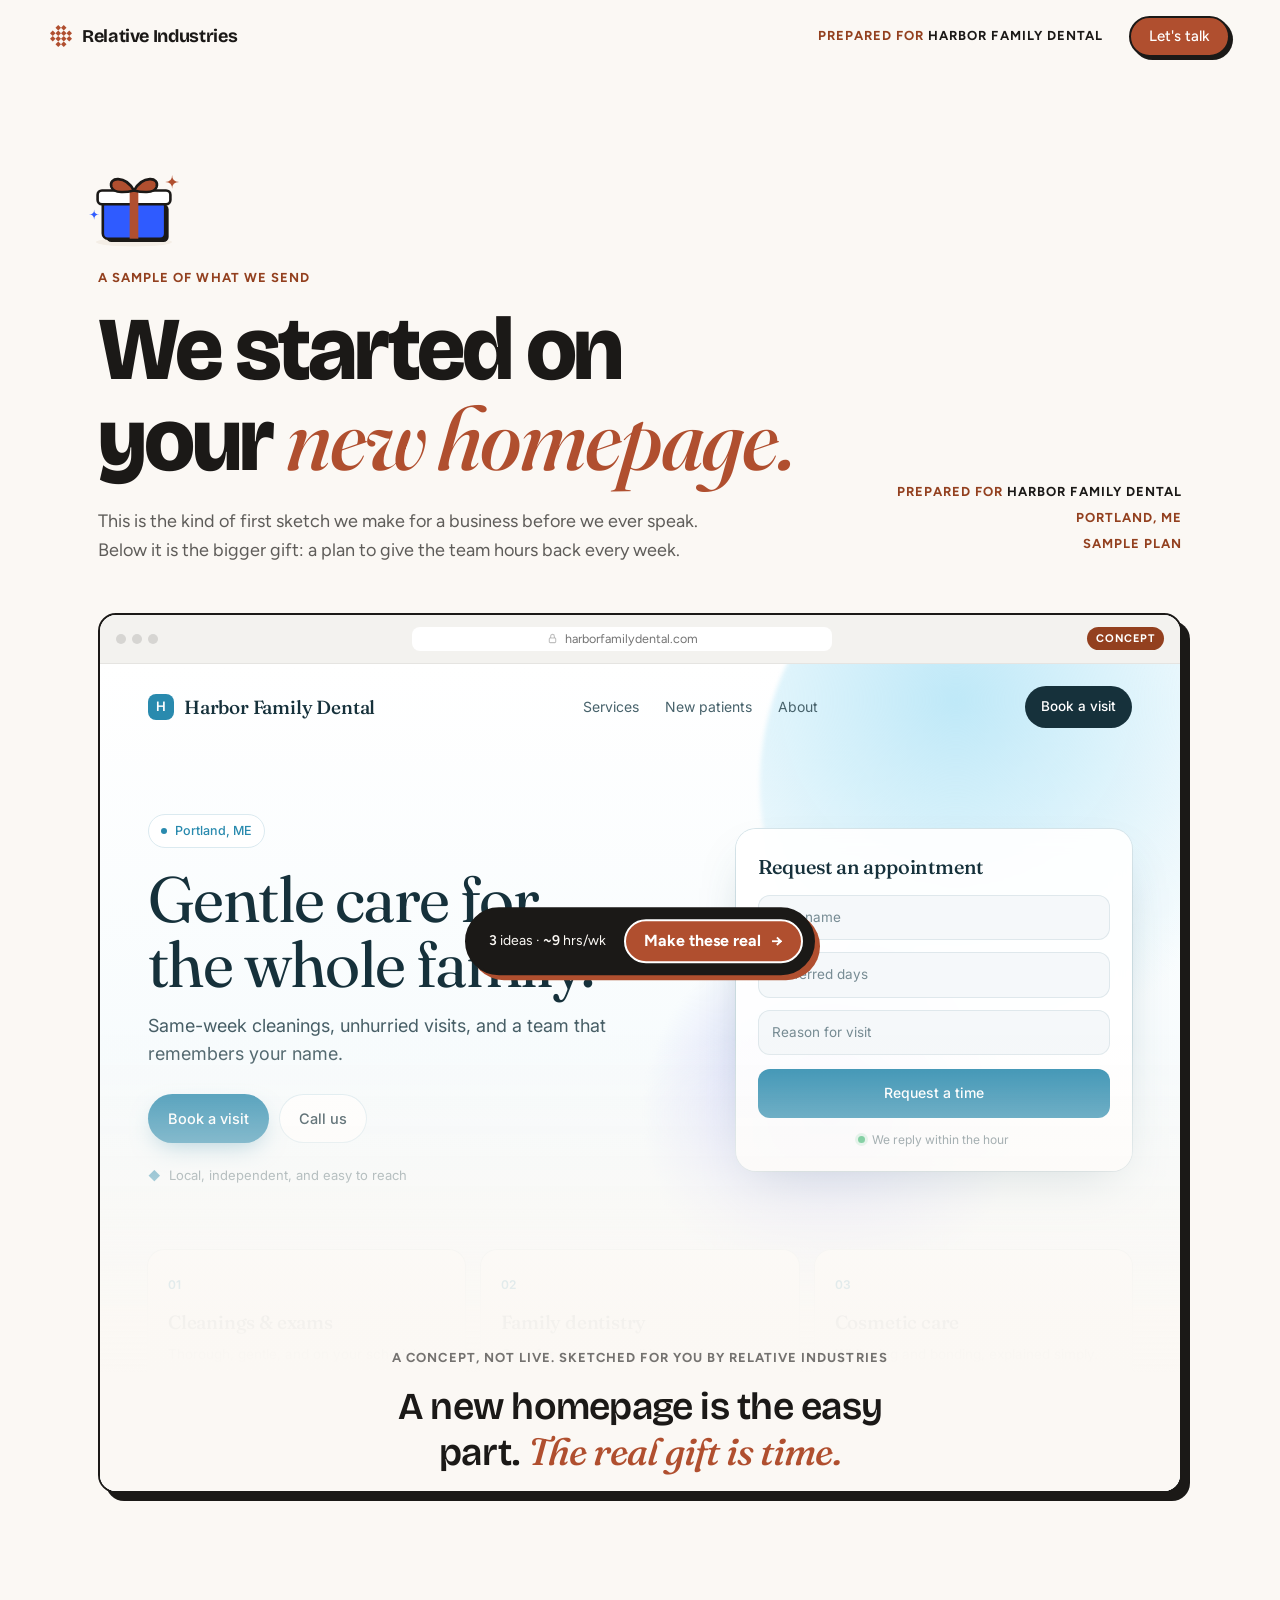
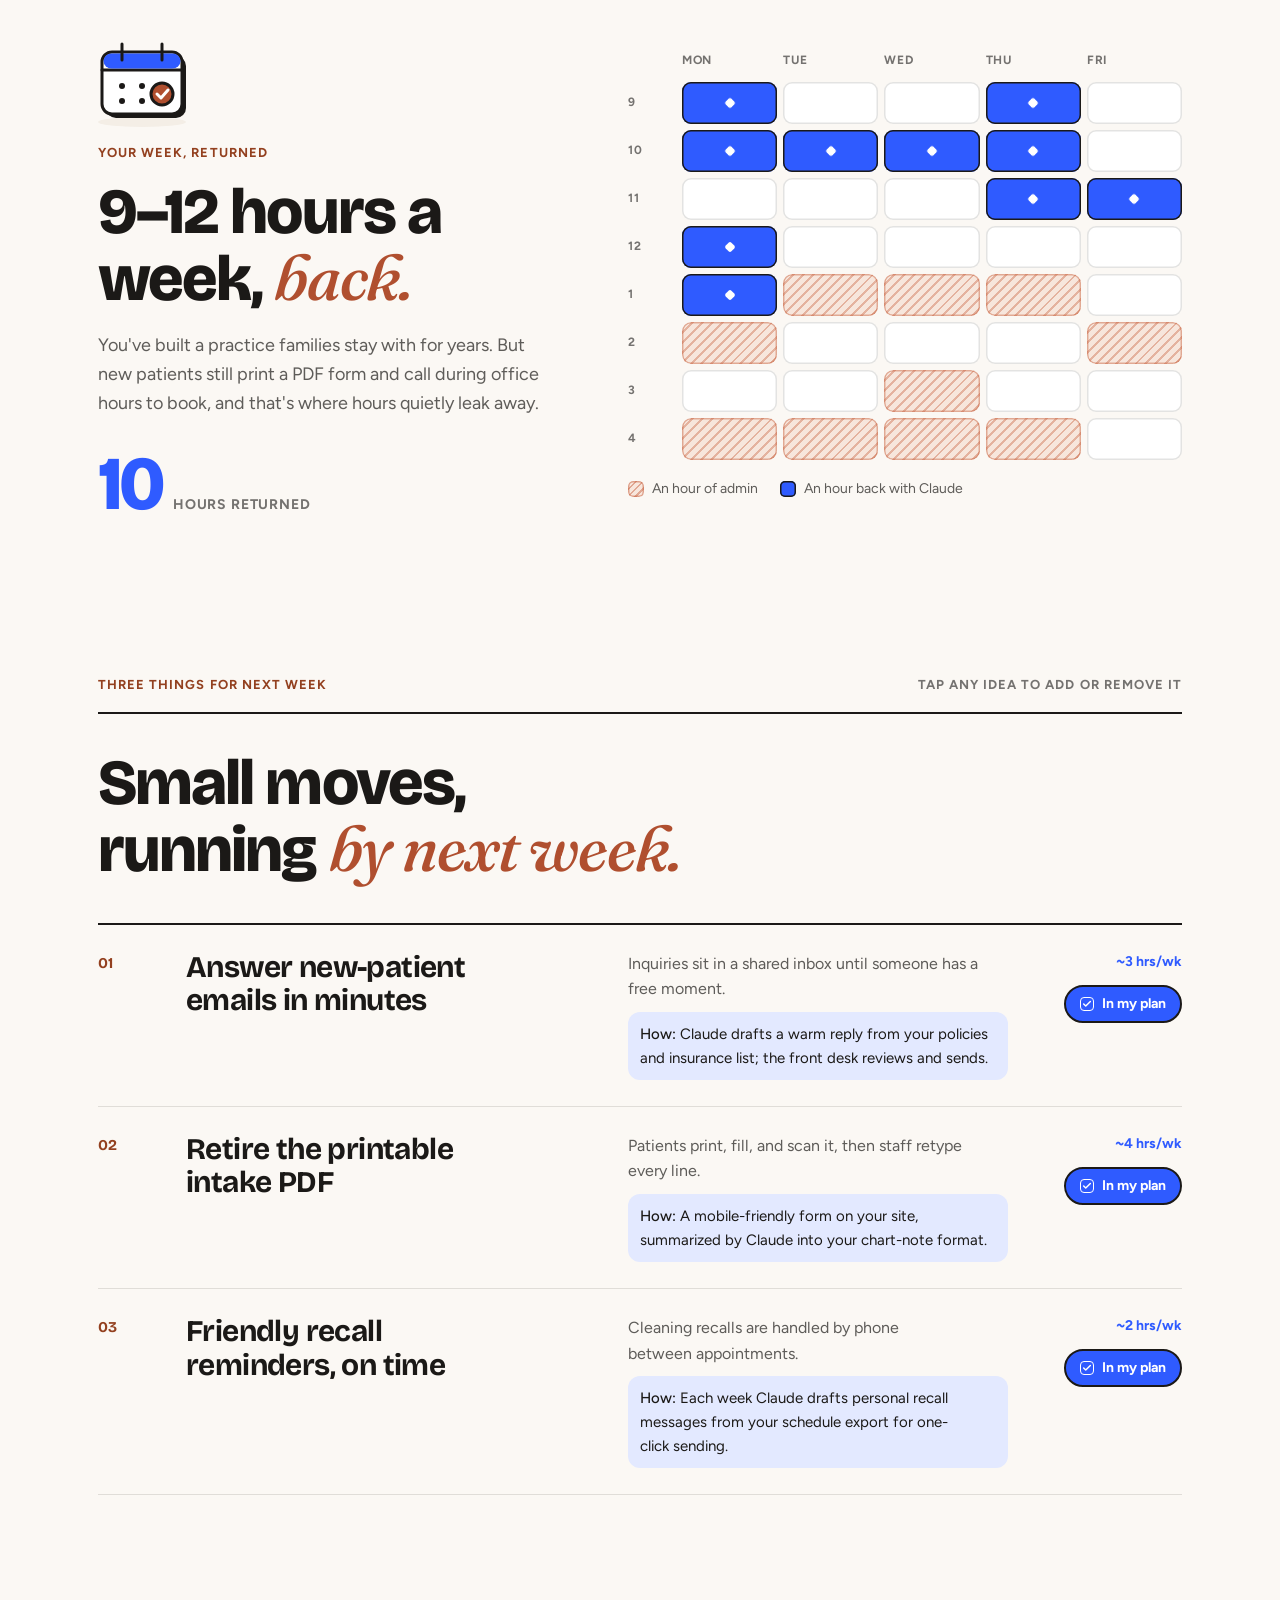
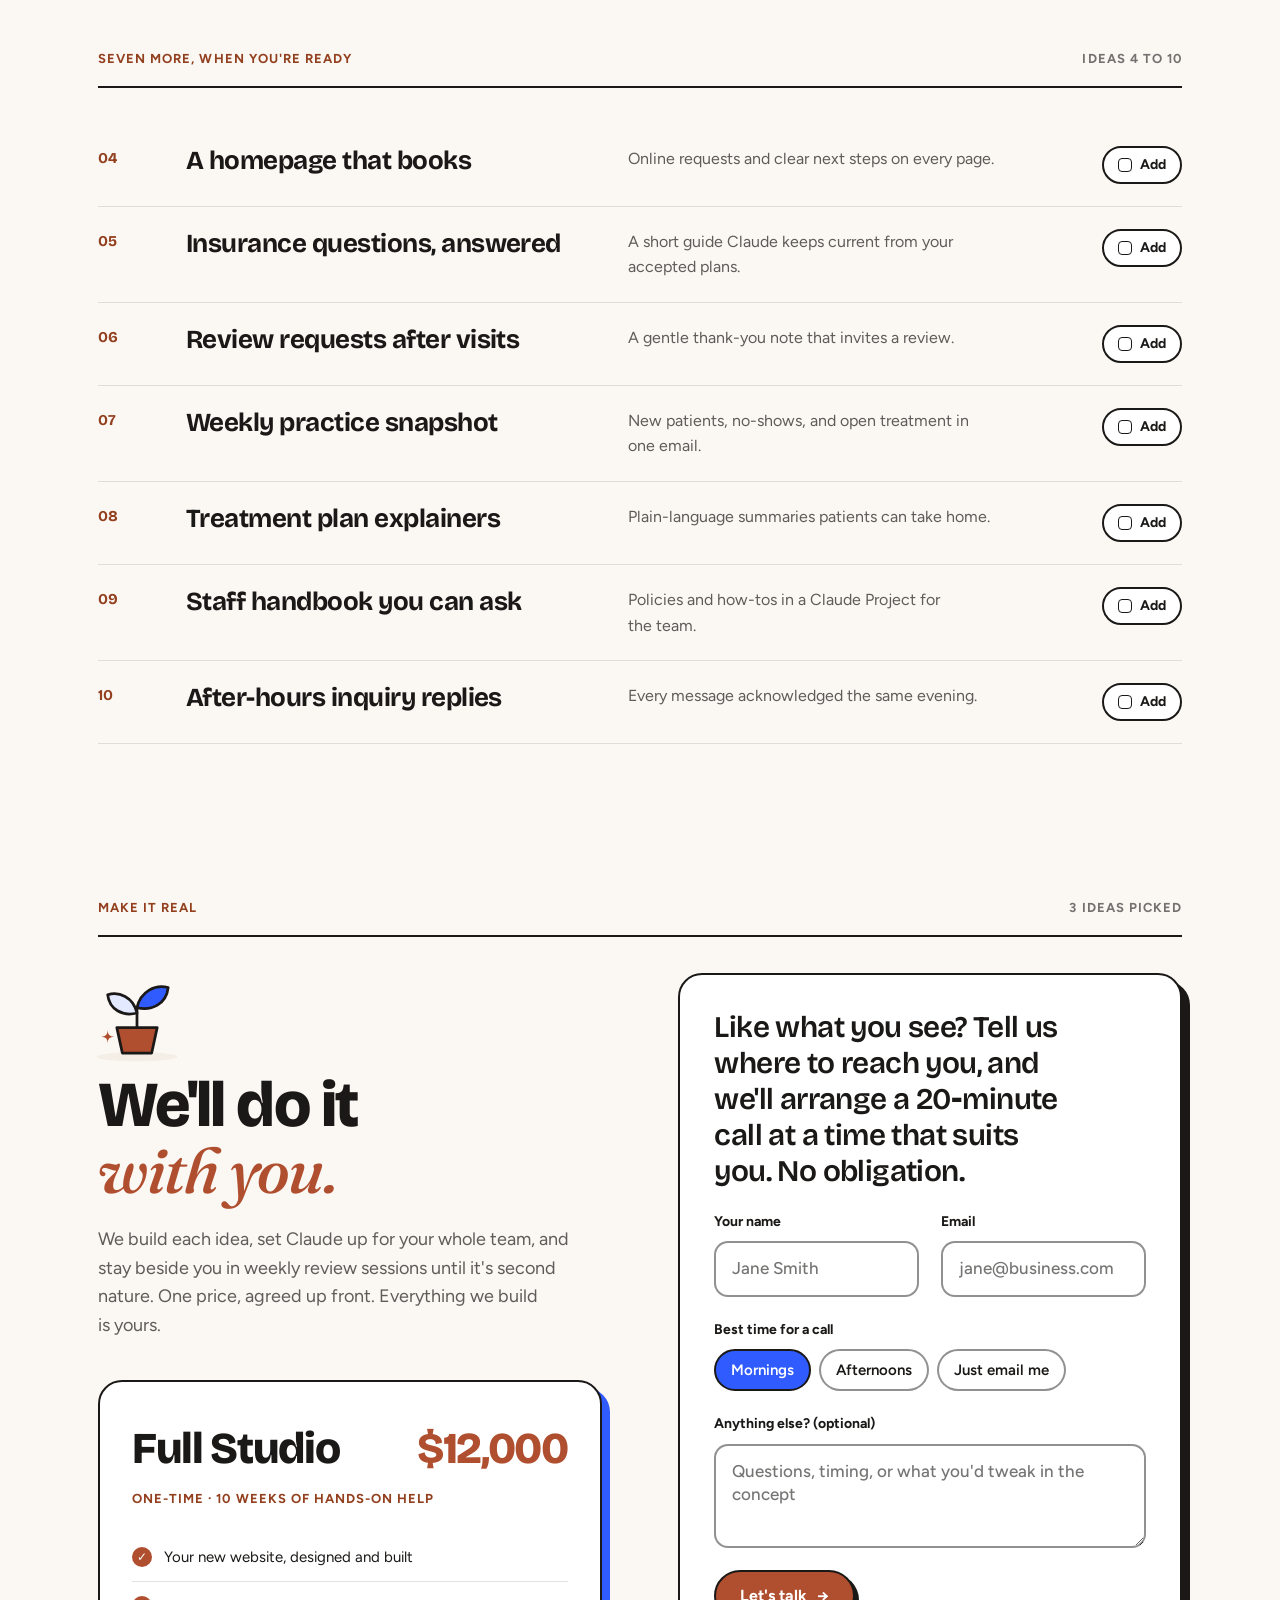
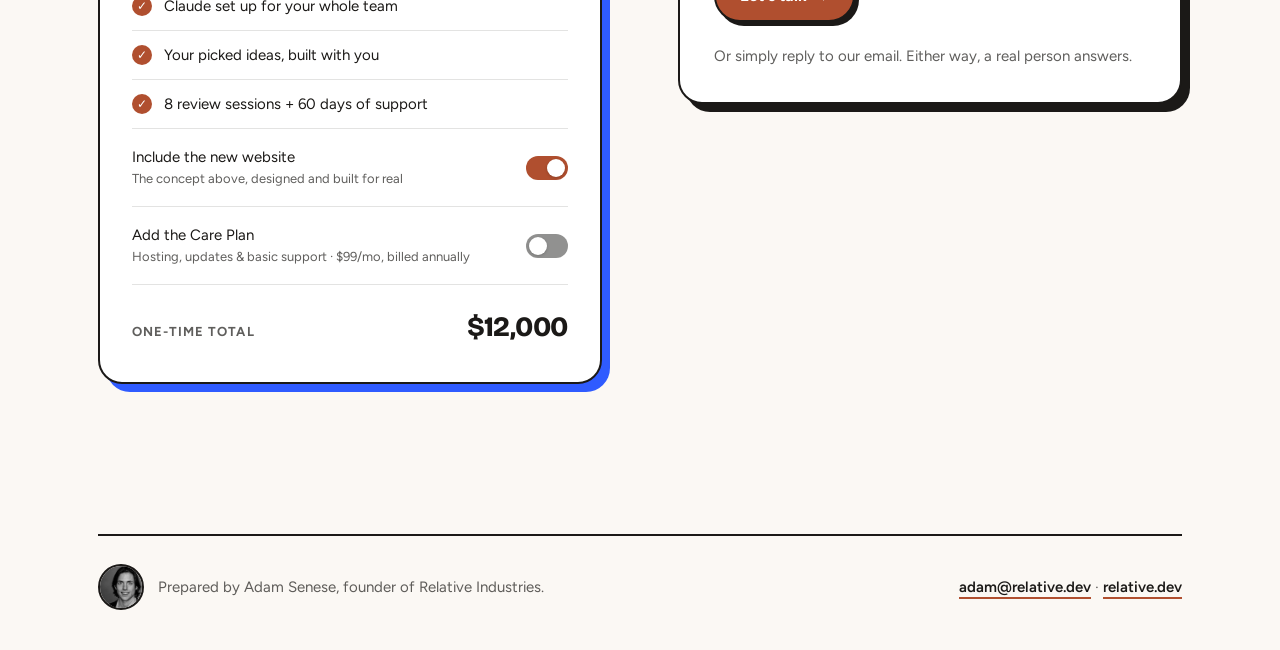
==== commit 568af788: "Send form leads to adam@relative.dev hello@relative.dev isn't a live inbox; switch the FormSubmit ad" ====
--- a/for/index.html
+++ b/for/index.html
@@ -378,7 +378,7 @@
                 <span class="faces"><img src="/images/adam.jpg" alt="" width="40" height="40"></span>
                 <span class="small">Prepared by Adam Senese, founder of Relative Industries.</span>
             </div>
-            <span class="small"><a class="textlink" href="mailto:hello@relative.dev">hello@relative.dev</a> · <a class="textlink" href="/hire">relative.dev</a></span>
+            <span class="small"><a class="textlink" href="mailto:adam@relative.dev">adam@relative.dev</a> · <a class="textlink" href="/hire">relative.dev</a></span>
         </footer>
     </main>
 
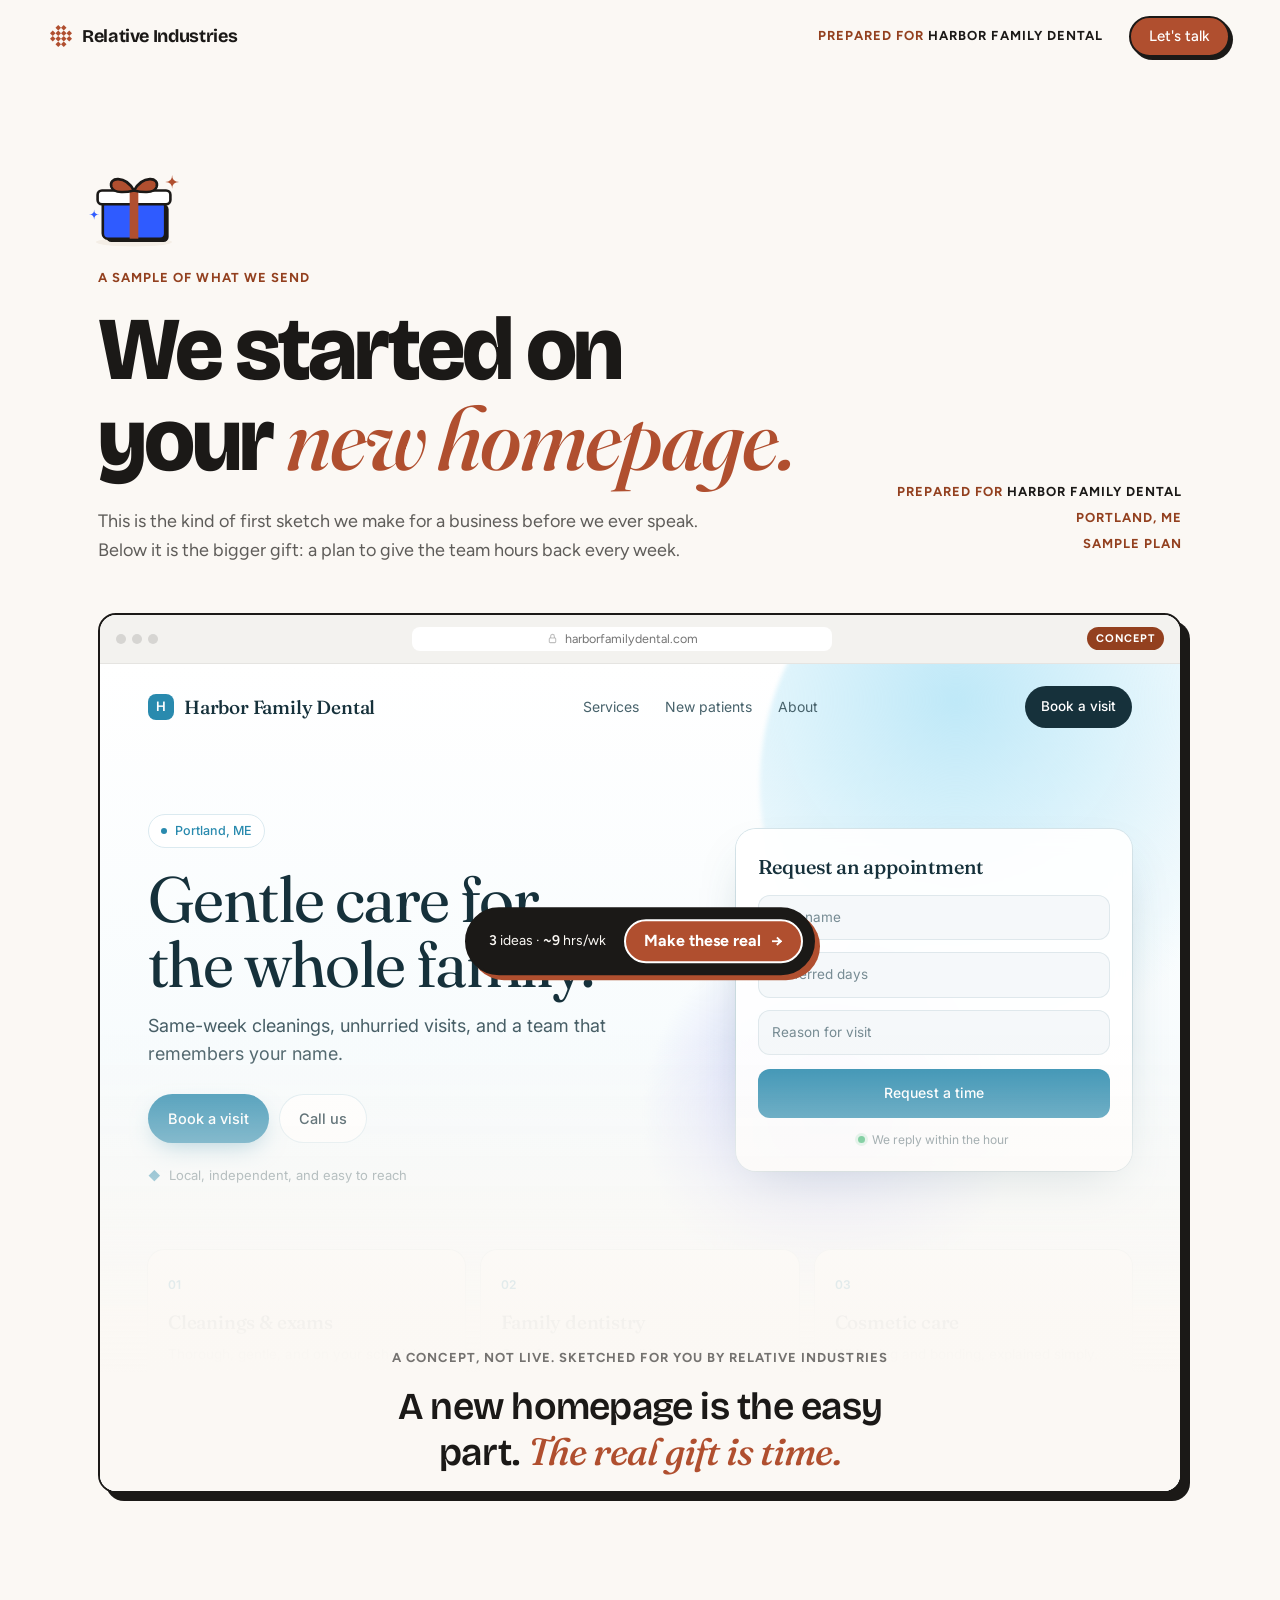
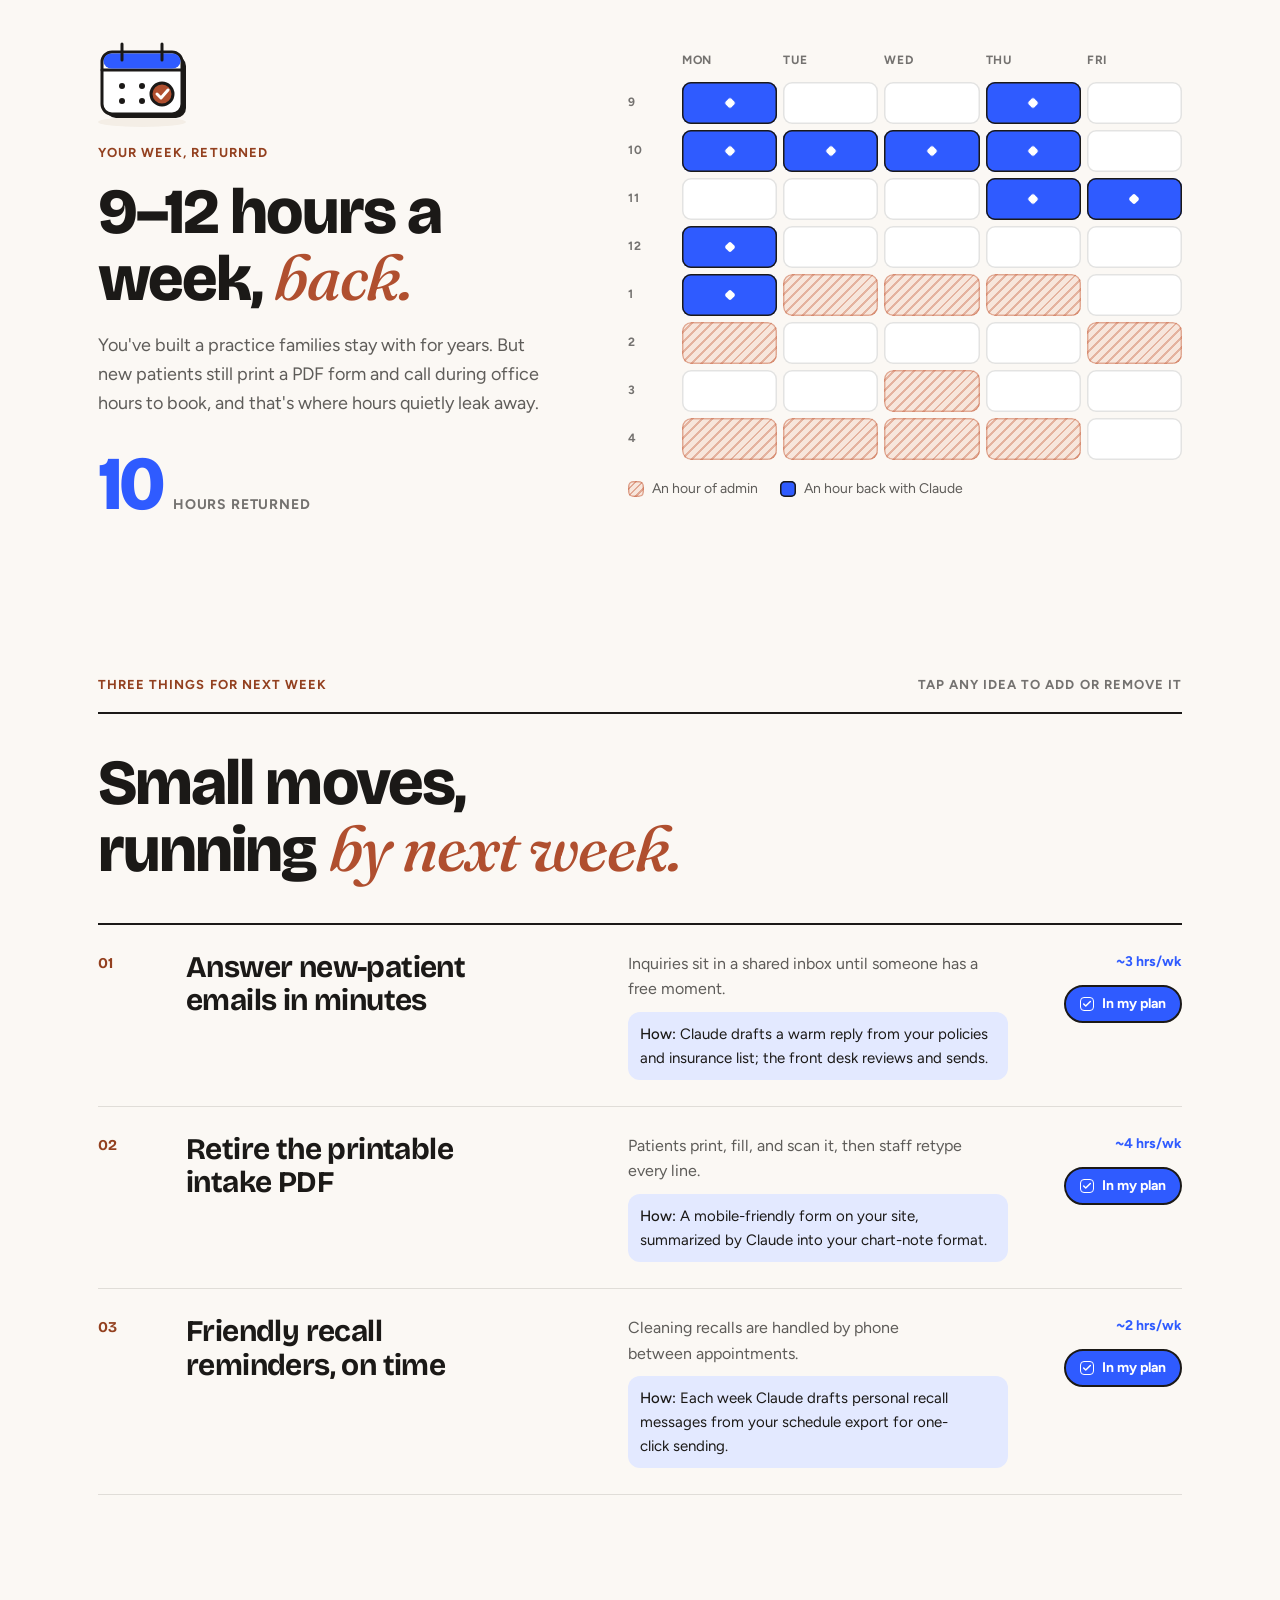
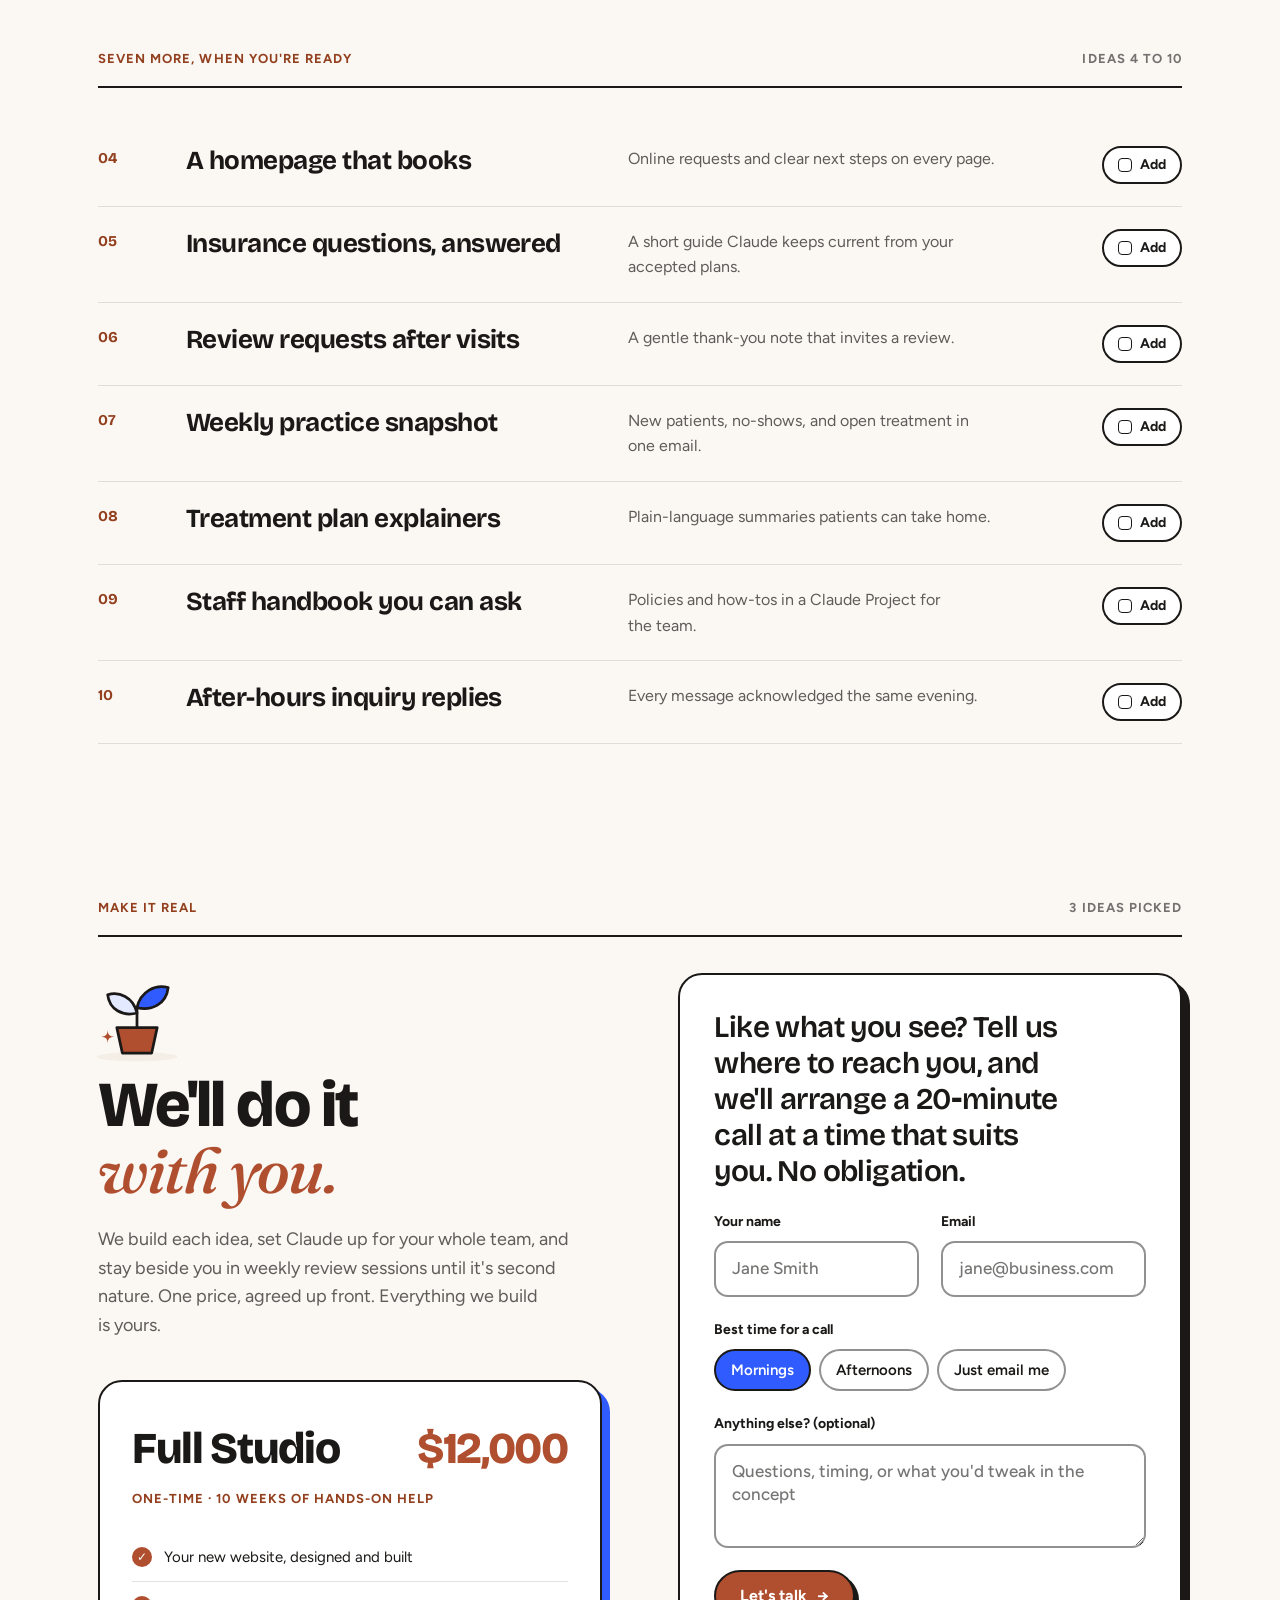
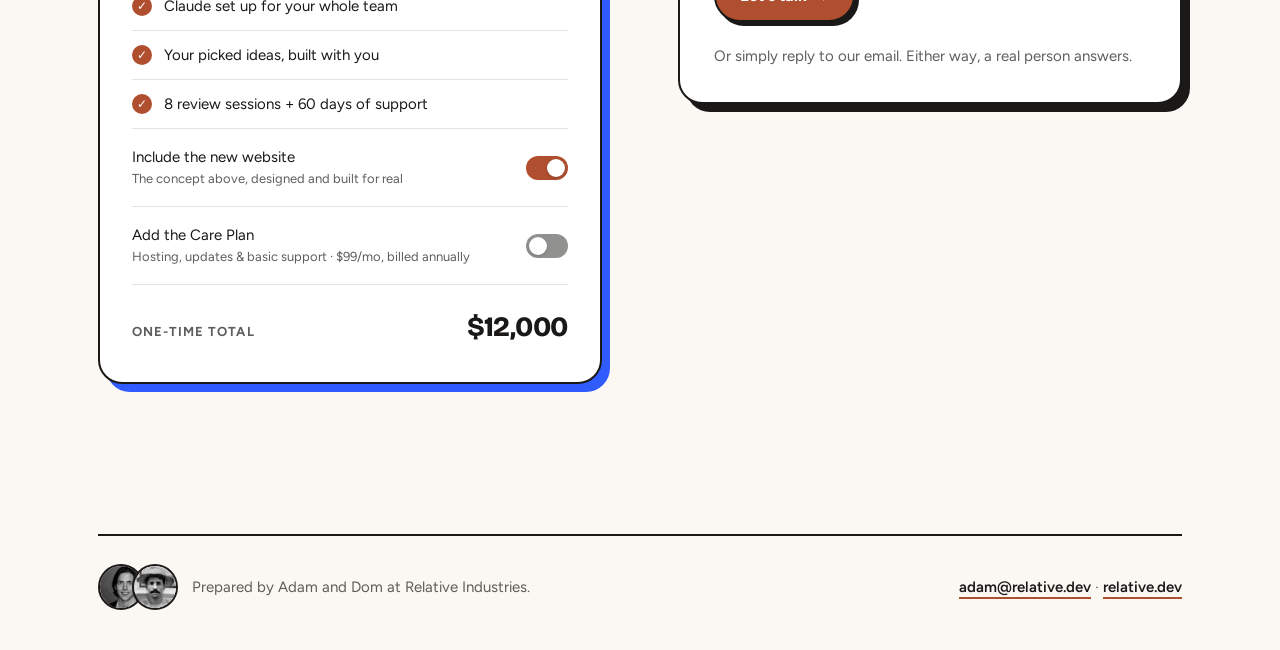
==== commit e2d4b769: "Bring Dom back: paired portraits and "we" copy Adds Dom's photo (cropped to match Adam's) beside Ada" ====
--- a/for/index.html
+++ b/for/index.html
@@ -8,7 +8,7 @@
     <title>A plan, made for you — Relative Industries</title>
     <meta name="description" content="A free concept and Time-Back Plan from Relative Industries.">
     <meta property="og:title" content="A plan, made for you — Relative Industries">
-    <meta property="og:description" content="A first sketch of your new homepage, and ten ways to give your team hours back each week. Prepared by Adam Senese at Relative Industries.">
+    <meta property="og:description" content="A first sketch of your new homepage, and ten ways to give your team hours back each week. Prepared by Adam and Dom at Relative Industries.">
     <meta property="og:type" content="website">
     <meta property="og:site_name" content="Relative Industries">
     <link rel="icon" type="image/x-icon" href="/images/favicon.ico?v=3">
@@ -375,8 +375,8 @@
 
         <footer class="foot">
             <div class="people">
-                <span class="faces"><img src="/images/adam.jpg" alt="" width="40" height="40"></span>
-                <span class="small">Prepared by Adam Senese, founder of Relative Industries.</span>
+                <span class="faces"><img src="/images/adam.jpg" alt="Adam" width="40" height="40"><img src="/images/dom.jpg" alt="Dom" width="40" height="40"></span>
+                <span class="small">Prepared by Adam and Dom at Relative Industries.</span>
             </div>
             <span class="small"><a class="textlink" href="mailto:adam@relative.dev">adam@relative.dev</a> · <a class="textlink" href="/hire">relative.dev</a></span>
         </footer>
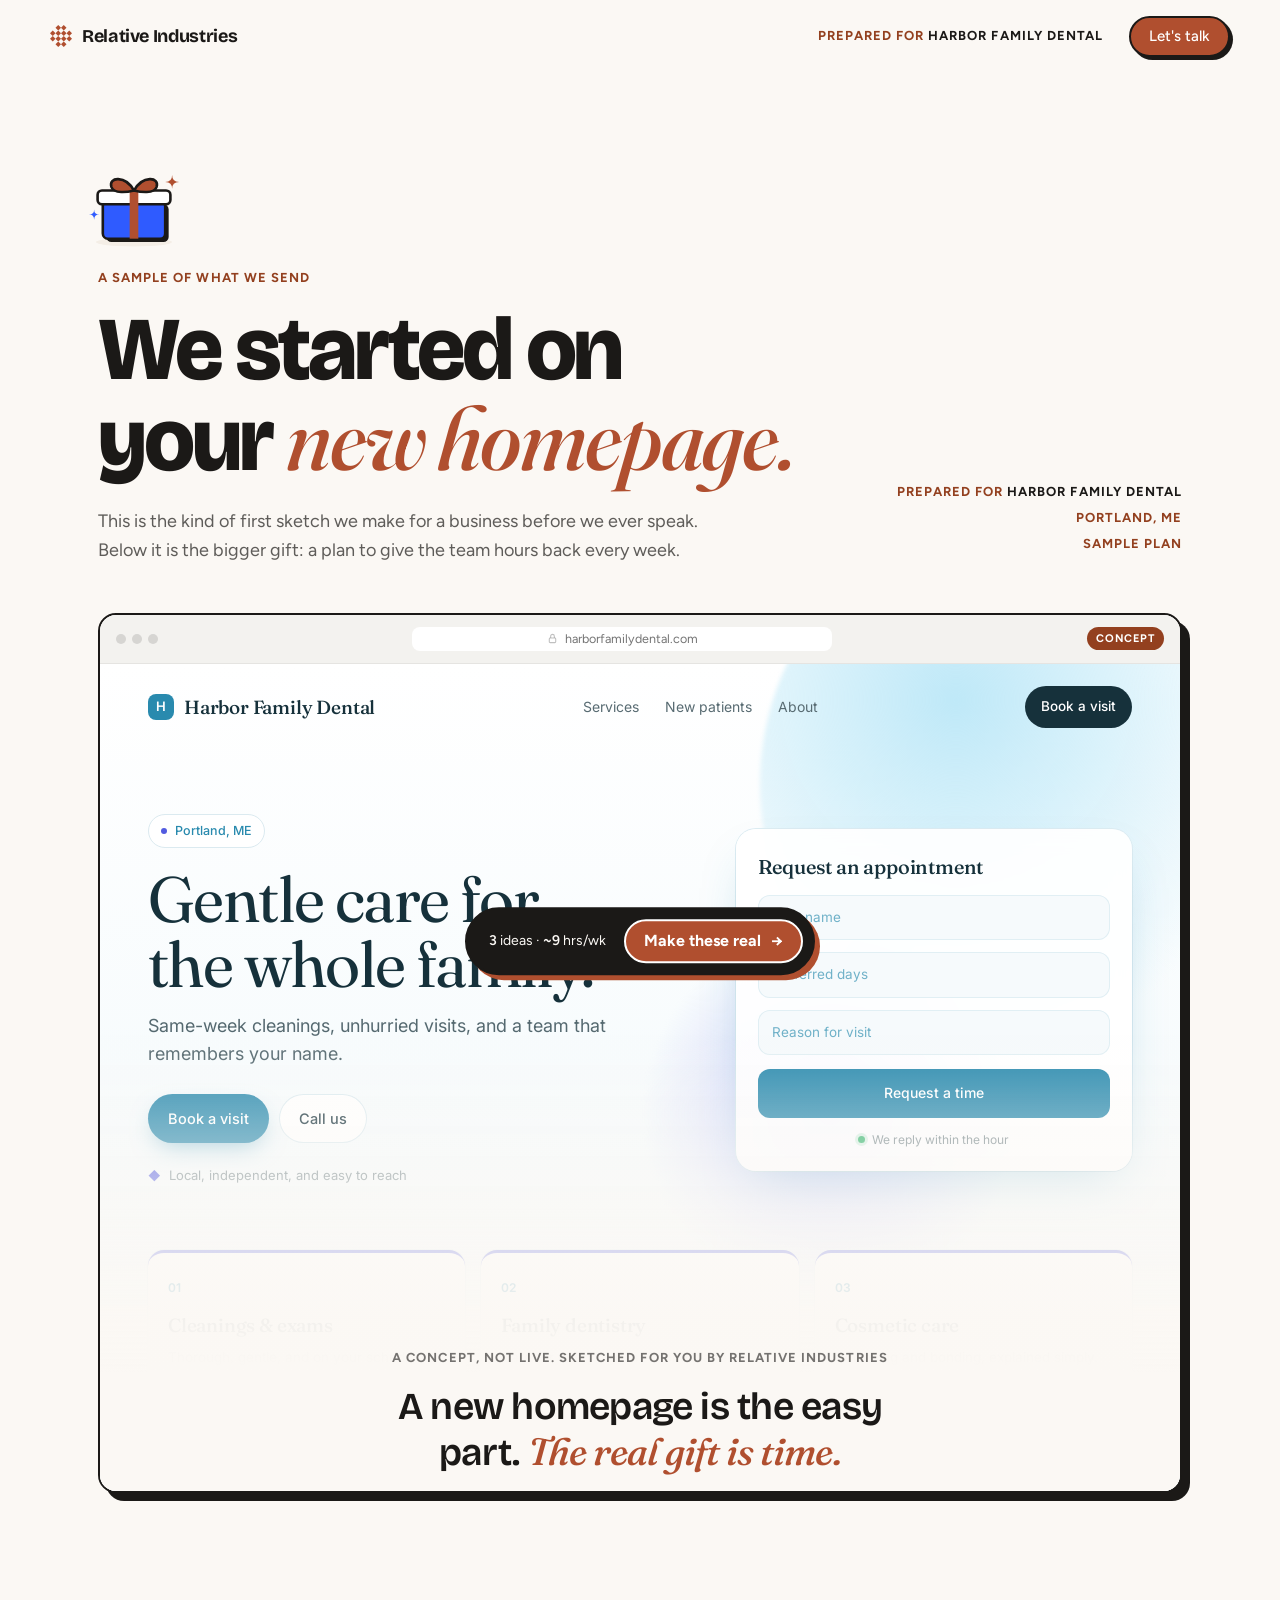
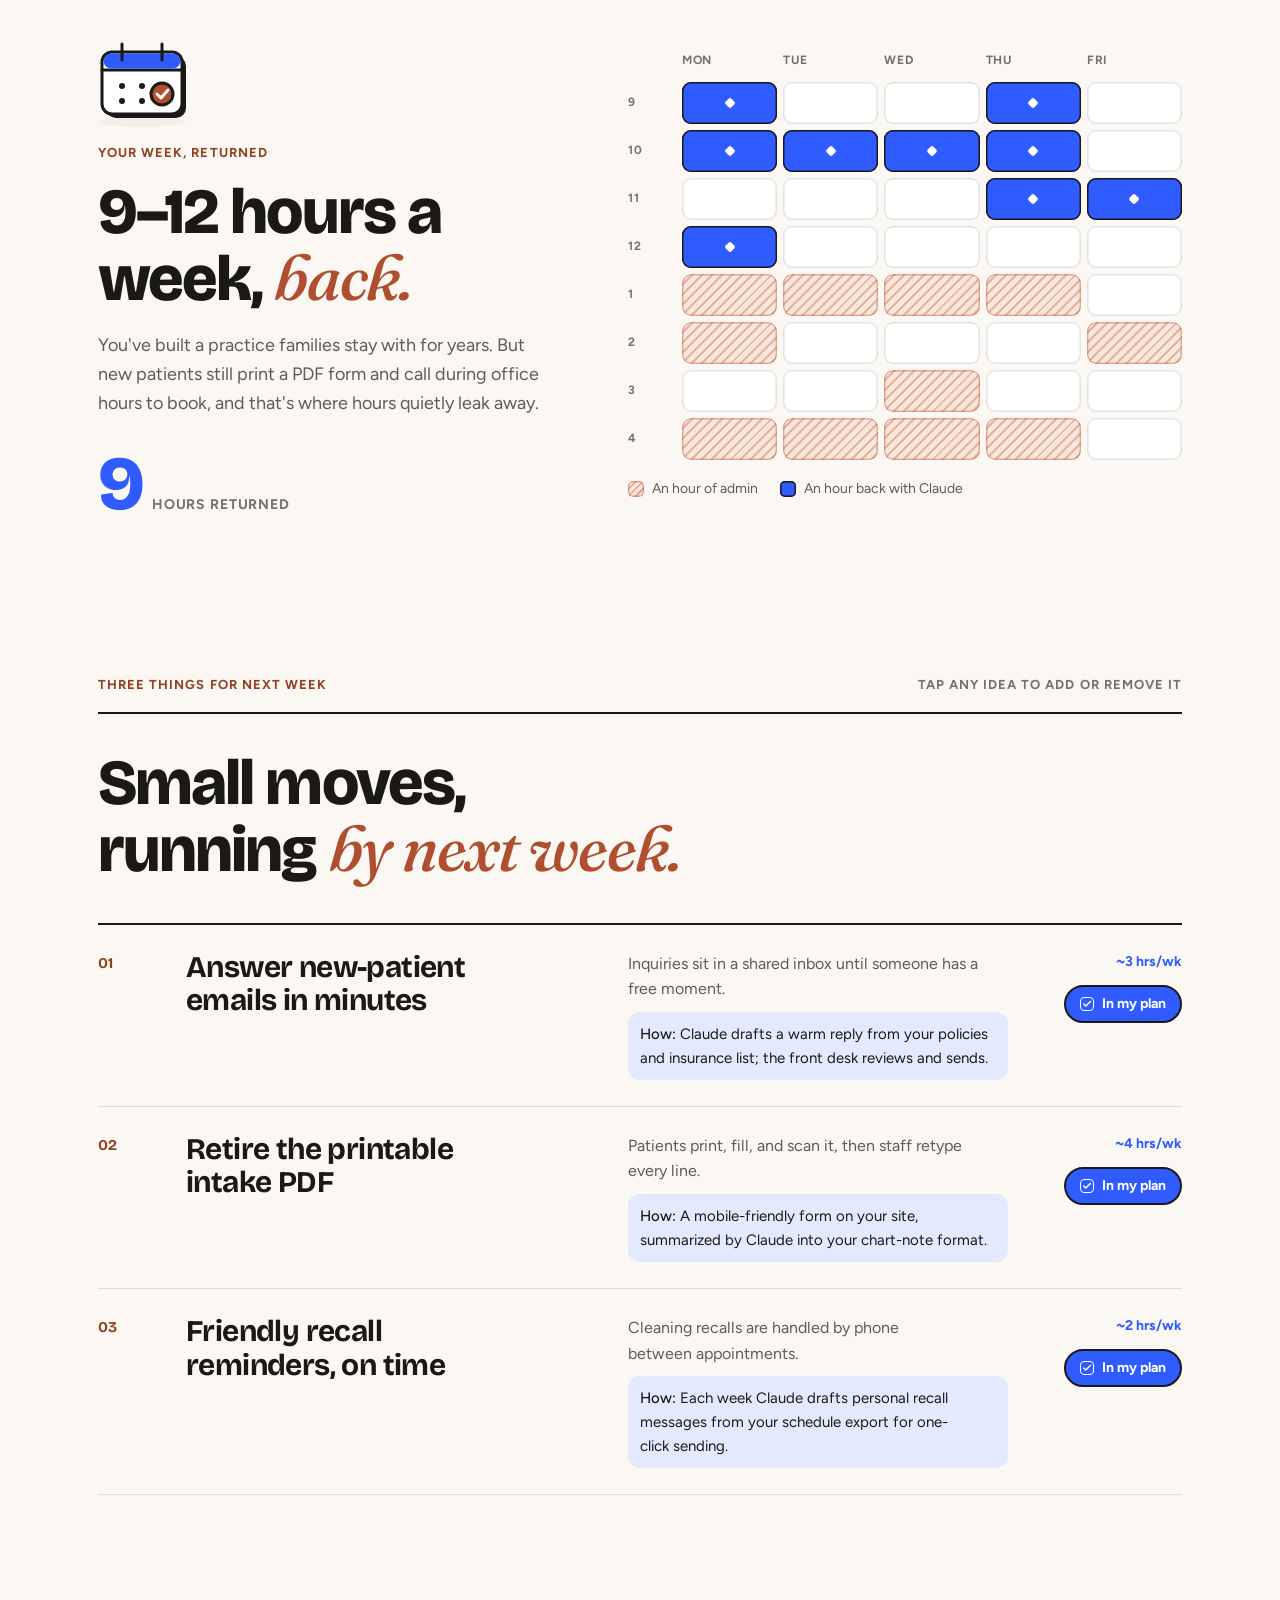
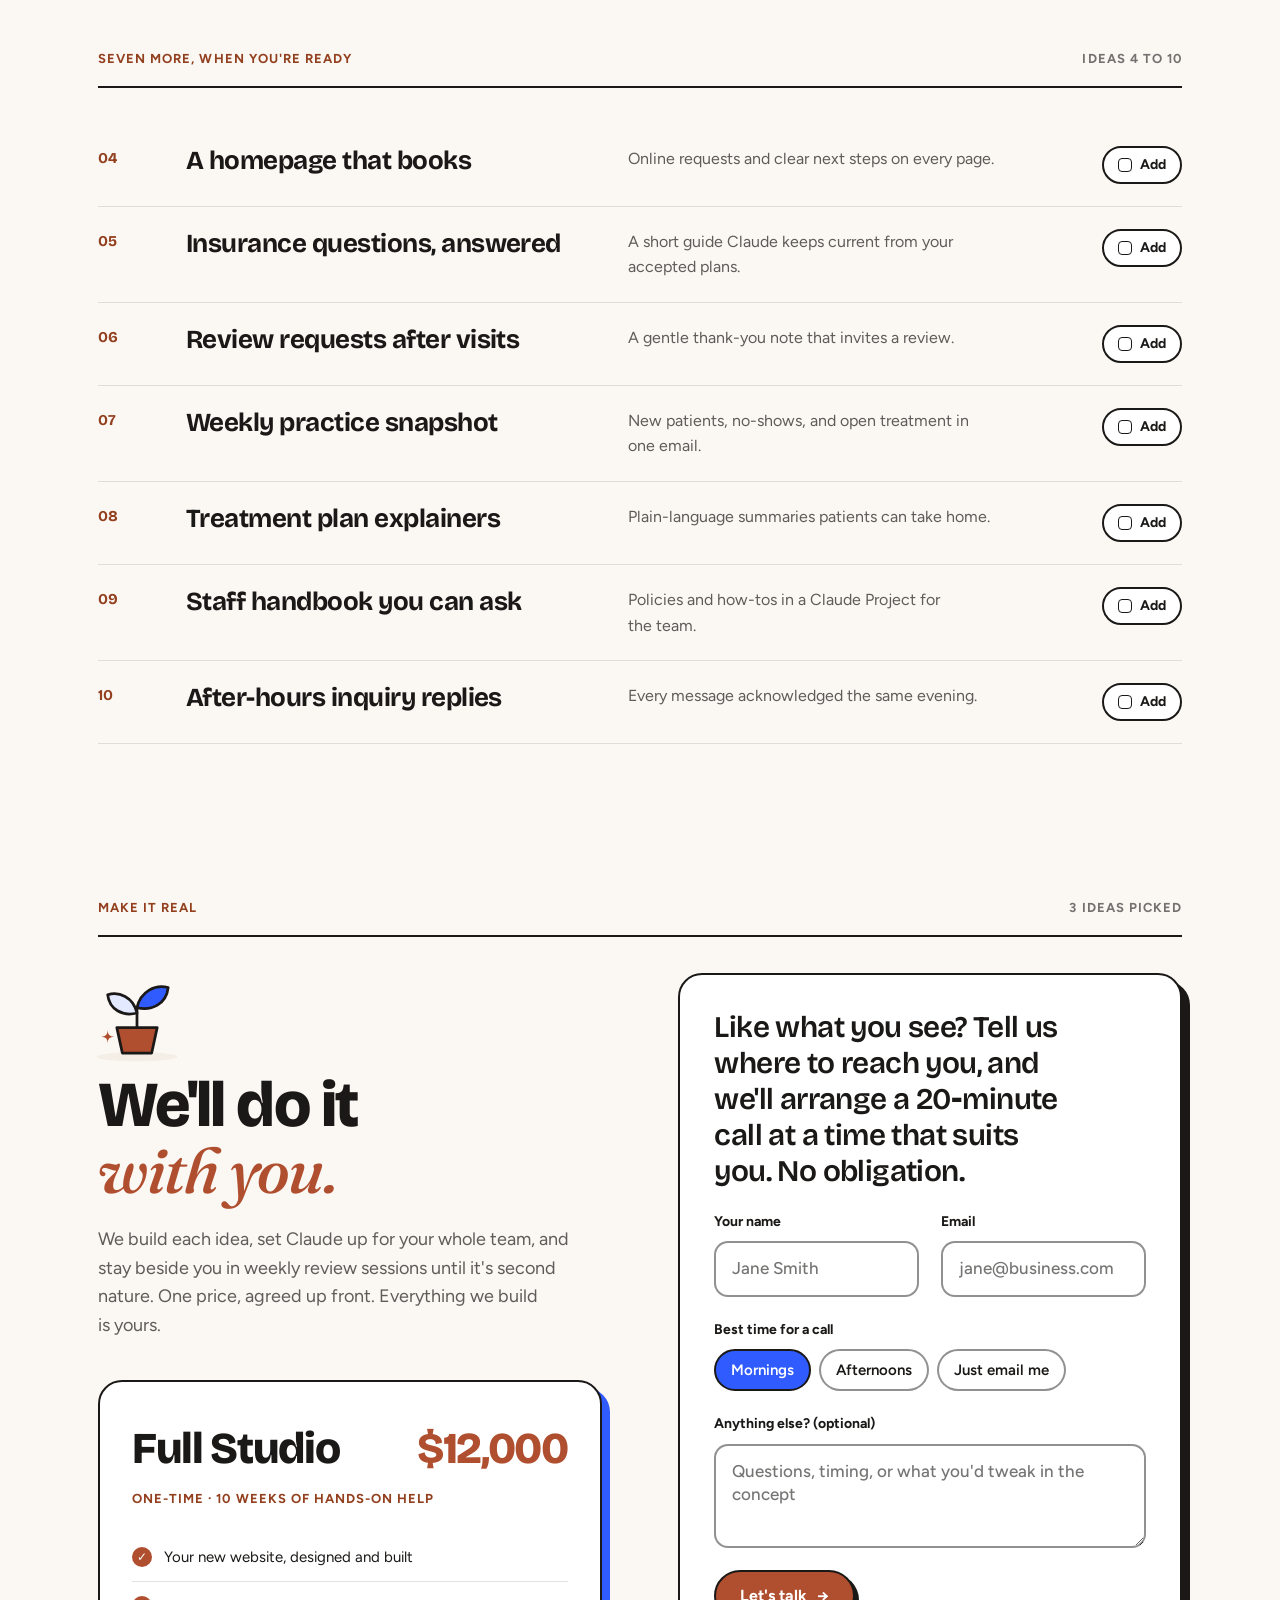
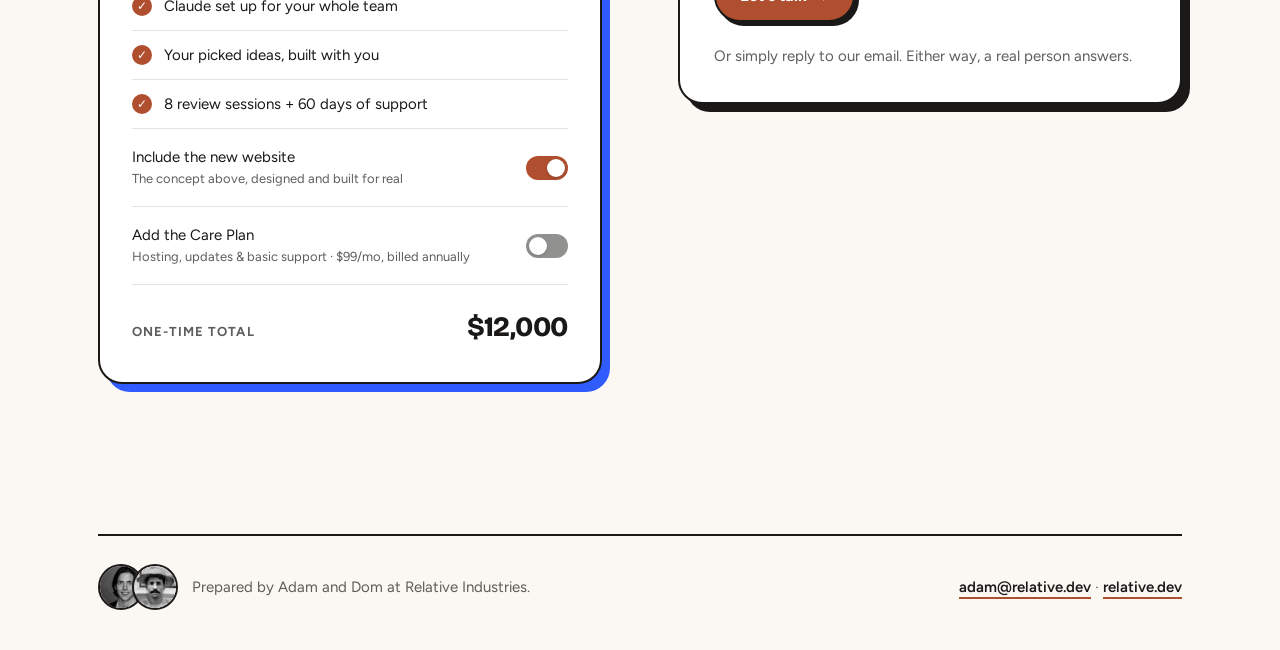
==== commit 597e6676: "Concepts can use each business's real brand colours Plan links may now carry c1/c2 (and optional ink" ====
--- a/for/index.html
+++ b/for/index.html
@@ -65,9 +65,12 @@
         .site {
             --h: 220;
             --c: hsl(var(--h) 62% 42%);
+            --c2: hsl(calc(var(--h) + 40) 70% 60%);
             --c-ink: hsl(var(--h) 45% 16%);
             --c-wash: hsl(var(--h) 60% 96%);
             --c-soft: hsl(var(--h) 40% 90%);
+            --orb-a: hsl(var(--h) 80% 86%);
+            --orb-b: hsl(calc(var(--h) + 40) 80% 88%);
             --site-display: 'Fraunces', Georgia, serif;
             font-family: 'Inter', -apple-system, sans-serif;
             color: var(--c-ink);
@@ -77,38 +80,39 @@
         }
         .site.sans { --site-display: 'Inter', -apple-system, sans-serif; }
         .site .orb { position: absolute; border-radius: 50%; filter: blur(2px); pointer-events: none; }
-        .site .orb.a { width: 560px; height: 560px; right: -140px; top: -160px; background: radial-gradient(circle at 35% 35%, hsl(var(--h) 80% 86%), hsl(var(--h) 70% 72% / 0) 68%); }
-        .site .orb.b { width: 380px; height: 380px; right: 160px; top: 260px; background: radial-gradient(circle, hsl(calc(var(--h) + 40) 80% 88%), hsl(calc(var(--h) + 40) 70% 80% / 0) 70%); }
+        .site .orb.a { width: 560px; height: 560px; right: -140px; top: -160px; background: radial-gradient(circle at 35% 35%, var(--orb-a), transparent 68%); }
+        .site .orb.b { width: 380px; height: 380px; right: 160px; top: 260px; background: radial-gradient(circle, var(--orb-b), transparent 70%); }
         .s-nav { position: relative; display: flex; align-items: center; justify-content: space-between; gap: 18px; padding: 22px clamp(20px, 4vw, 48px); }
         .s-brand { font-family: var(--site-display); font-weight: 500; font-size: 19px; line-height: 1.2; letter-spacing: -0.01em; display: flex; align-items: center; gap: 10px; min-width: 0; }
         .s-brand > span { text-wrap: balance; }
         .s-brand i { flex: none; width: 26px; height: 26px; border-radius: 8px; background: var(--c); display: grid; place-items: center; color: #fff; font-style: normal; font-size: 13px; font-family: 'Inter', sans-serif; font-weight: 600; }
-        .s-links { display: flex; gap: 26px; font-size: 14px; color: hsl(var(--h) 20% 35%); }
+        .s-links { display: flex; gap: 26px; font-size: 14px; color: color-mix(in srgb, var(--c-ink) 72%, #fff); }
         .s-pill { padding: 10px 16px; border-radius: 999px; background: var(--c-ink); color: #fff; font-size: 13.5px; font-weight: 500; white-space: nowrap; }
         .s-hero { position: relative; display: grid; grid-template-columns: 1.15fr 0.85fr; gap: clamp(24px, 4vw, 56px); align-items: center; padding: clamp(28px, 5vw, 64px) clamp(20px, 4vw, 48px) 40px; }
         .s-eyebrow { display: inline-flex; align-items: center; gap: 8px; font-size: 12.5px; font-weight: 500; color: var(--c); background: #fff; border: 1px solid var(--c-soft); padding: 6px 12px; border-radius: 999px; }
-        .s-eyebrow::before { content: ""; width: 6px; height: 6px; border-radius: 50%; background: var(--c); }
+        .s-eyebrow::before { content: ""; width: 6px; height: 6px; border-radius: 50%; background: var(--c2); }
         .s-hero h2 { font-family: var(--site-display); font-weight: 400; font-size: clamp(36px, 5vw, 64px); line-height: 1.02; letter-spacing: -0.025em; margin: 18px 0 0; color: var(--c-ink); }
         .site.sans .s-hero h2 { font-weight: 600; letter-spacing: -0.04em; }
-        .s-hero p { font-size: clamp(15px, 1.5vw, 18px); line-height: 1.55; color: hsl(var(--h) 18% 34%); margin: 16px 0 0; max-width: 30em; }
+        .s-hero p { font-size: clamp(15px, 1.5vw, 18px); line-height: 1.55; color: color-mix(in srgb, var(--c-ink) 73%, #fff); margin: 16px 0 0; max-width: 30em; }
         .s-ctas { display: flex; flex-wrap: wrap; gap: 10px; margin-top: 26px; }
         .s-btn { padding: 13px 20px; border-radius: 999px; font-size: 14.5px; font-weight: 500; }
-        .s-btn.p { background: var(--c); color: #fff; box-shadow: 0 10px 24px -8px hsl(var(--h) 60% 40% / 0.6); }
+        .s-btn.p { background: var(--c); color: #fff; box-shadow: 0 10px 24px -8px color-mix(in srgb, var(--c) 60%, transparent); }
         .s-btn.g { background: #fff; color: var(--c-ink); box-shadow: inset 0 0 0 1px var(--c-soft); }
-        .s-trust { margin-top: 22px; font-size: 13px; color: hsl(var(--h) 15% 42%); display: flex; align-items: center; gap: 8px; }
+        .s-trust { margin-top: 22px; font-size: 13px; color: color-mix(in srgb, var(--c-ink) 61%, #fff); display: flex; align-items: center; gap: 8px; }
         .s-trust::before { content: "★★★★★"; letter-spacing: 1px; color: hsl(42 90% 52%); font-size: 12px; }
-        .s-trust.plain::before { content: "◆"; color: var(--c); letter-spacing: 0; }
-        .s-card { position: relative; background: rgba(255,255,255,0.92); -webkit-backdrop-filter: blur(10px); backdrop-filter: blur(10px); border-radius: 20px; padding: 22px; box-shadow: 0 1px 0 rgba(0,0,0,0.03), 0 24px 50px -18px hsl(var(--h) 40% 30% / 0.35), 0 0 0 1px hsl(var(--h) 30% 88%); }
+        .s-trust.plain::before { content: "◆"; color: var(--c2); letter-spacing: 0; }
+        .s-card { position: relative; background: rgba(255,255,255,0.92); -webkit-backdrop-filter: blur(10px); backdrop-filter: blur(10px); border-radius: 20px; padding: 22px; box-shadow: 0 1px 0 rgba(0,0,0,0.03), 0 24px 50px -18px color-mix(in srgb, var(--c) 35%, transparent), 0 0 0 1px color-mix(in srgb, var(--c) 16%, #fff); }
         .s-card h4 { margin: 0; font-family: var(--site-display); font-weight: 500; font-size: 20px; letter-spacing: -0.01em; }
-        .s-card .f { margin-top: 12px; padding: 12px 14px; border-radius: 12px; background: hsl(var(--h) 30% 97%); box-shadow: inset 0 0 0 1px hsl(var(--h) 25% 90%); font-size: 13.5px; color: hsl(var(--h) 12% 52%); }
+        .s-card .f { margin-top: 12px; padding: 12px 14px; border-radius: 12px; background: color-mix(in srgb, var(--c) 4%, #fff); box-shadow: inset 0 0 0 1px color-mix(in srgb, var(--c) 14%, #fff); font-size: 13.5px; color: color-mix(in srgb, var(--c) 67%, #fff); }
         .s-card .b { margin-top: 14px; padding: 13px; border-radius: 12px; background: var(--c); color: #fff; text-align: center; font-size: 14px; font-weight: 500; }
-        .s-card .note { margin-top: 12px; font-size: 12px; color: hsl(var(--h) 12% 45%); display: flex; align-items: center; gap: 7px; justify-content: center; }
+        .s-card .note { margin-top: 12px; font-size: 12px; color: color-mix(in srgb, var(--c-ink) 57%, #fff); display: flex; align-items: center; gap: 7px; justify-content: center; }
         .s-card .note::before { content: ""; width: 7px; height: 7px; border-radius: 50%; background: #2FB36A; box-shadow: 0 0 0 3px rgba(47,179,106,0.18); }
         .s-services { position: relative; display: grid; grid-template-columns: repeat(3, 1fr); gap: 16px; padding: 24px clamp(20px, 4vw, 48px) 120px; }
-        .s-svc { background: #fff; border-radius: 16px; padding: 20px; box-shadow: 0 0 0 1px hsl(var(--h) 25% 91%); }
+        .s-svc { background: #fff; border-radius: 16px; padding: 20px; box-shadow: 0 0 0 1px color-mix(in srgb, var(--c) 12%, #fff); }
         .s-svc span { font-size: 12px; font-weight: 600; color: var(--c); }
+        .s-svc { border-top: 3px solid var(--c2); }
         .s-svc b { display: block; margin-top: 10px; font-family: var(--site-display); font-weight: 500; font-size: 19px; letter-spacing: -0.01em; }
-        .s-svc p { margin: 6px 0 0; font-size: 13.5px; line-height: 1.5; color: hsl(var(--h) 12% 42%); }
+        .s-svc p { margin: 6px 0 0; font-size: 13.5px; line-height: 1.5; color: color-mix(in srgb, var(--c-ink) 61%, #fff); }
 
         .concept-cap {
             position: relative; z-index: 2;
@@ -446,6 +450,18 @@
             var site = $('site');
             site.style.setProperty('--h', w.h != null ? w.h : 220);
             site.classList.toggle('sans', w.st === 'sans');
+            // their real brand colours, when we've captured them from their site
+            var hex = function (v) { return /^#[0-9a-f]{6}$/i.test(v || '') ? v : null; };
+            if (hex(w.c1)) {
+                var c1 = w.c1, c2 = hex(w.c2) || c1;
+                site.style.setProperty('--c', c1);
+                site.style.setProperty('--c2', c2);
+                site.style.setProperty('--c-ink', hex(w.ink) || 'color-mix(in srgb, ' + c1 + ' 30%, #111)');
+                site.style.setProperty('--c-wash', 'color-mix(in srgb, ' + c1 + ' 6%, #fff)');
+                site.style.setProperty('--c-soft', 'color-mix(in srgb, ' + c1 + ' 18%, #fff)');
+                site.style.setProperty('--orb-a', 'color-mix(in srgb, ' + c1 + ' 28%, #fff)');
+                site.style.setProperty('--orb-b', 'color-mix(in srgb, ' + c2 + ' 26%, #fff)');
+            }
             $('sDomain').textContent = w.d || 'yourbusiness.com';
             $('sBrand').textContent = p.b;
             $('sInit').textContent = (p.b.match(/[A-Za-z]/) || ['R'])[0].toUpperCase();
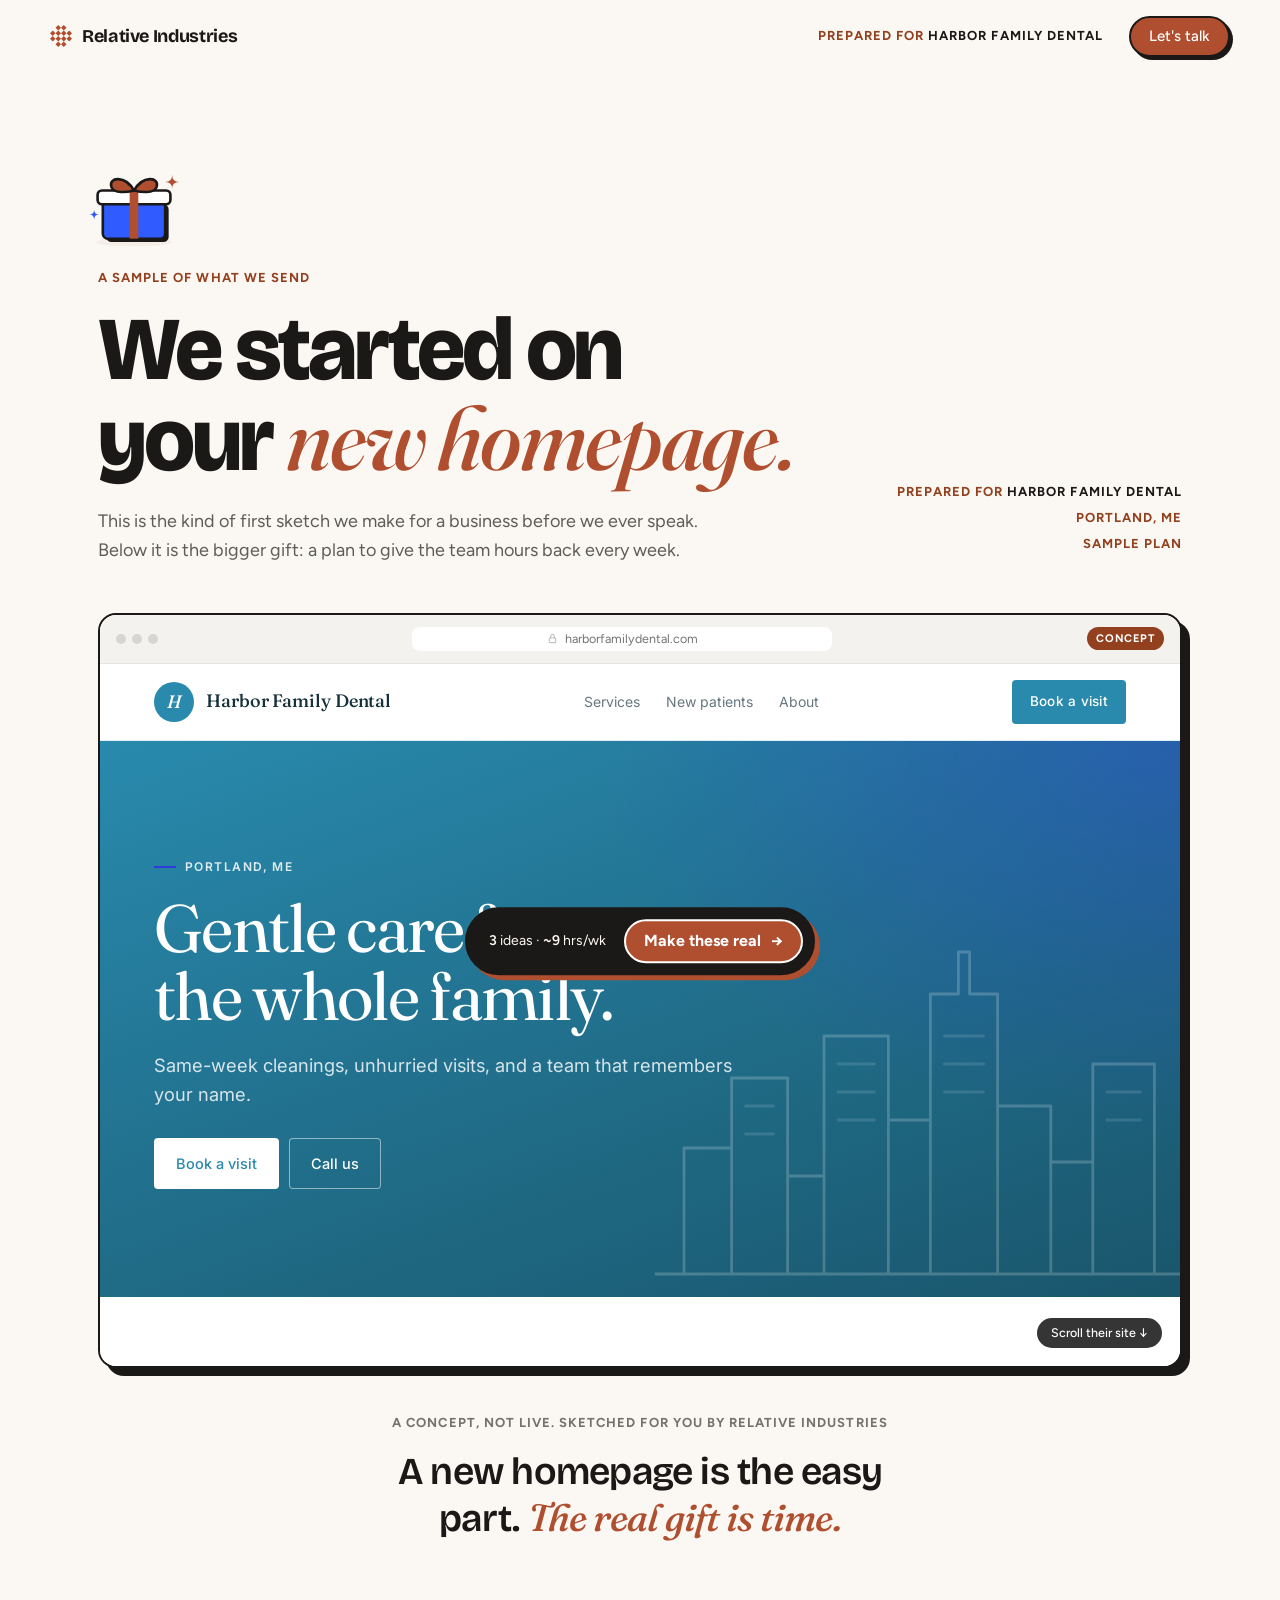
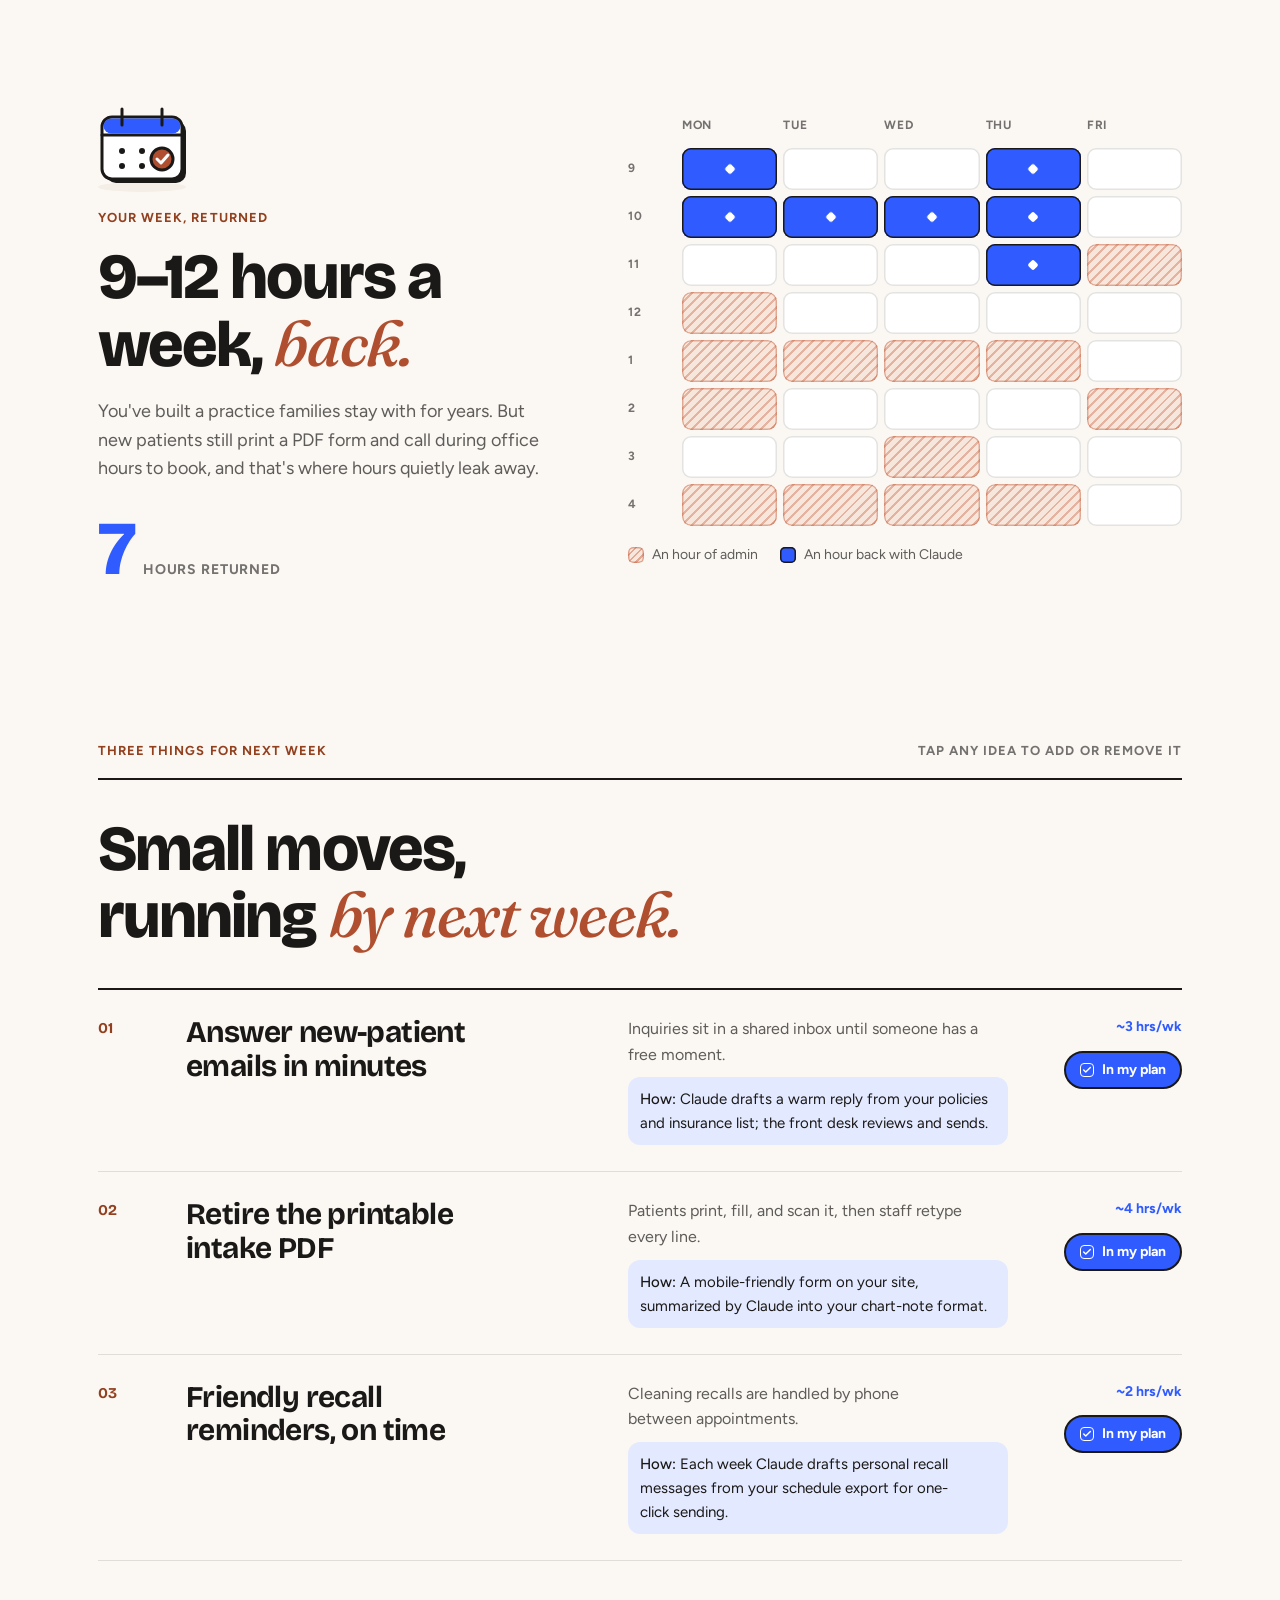
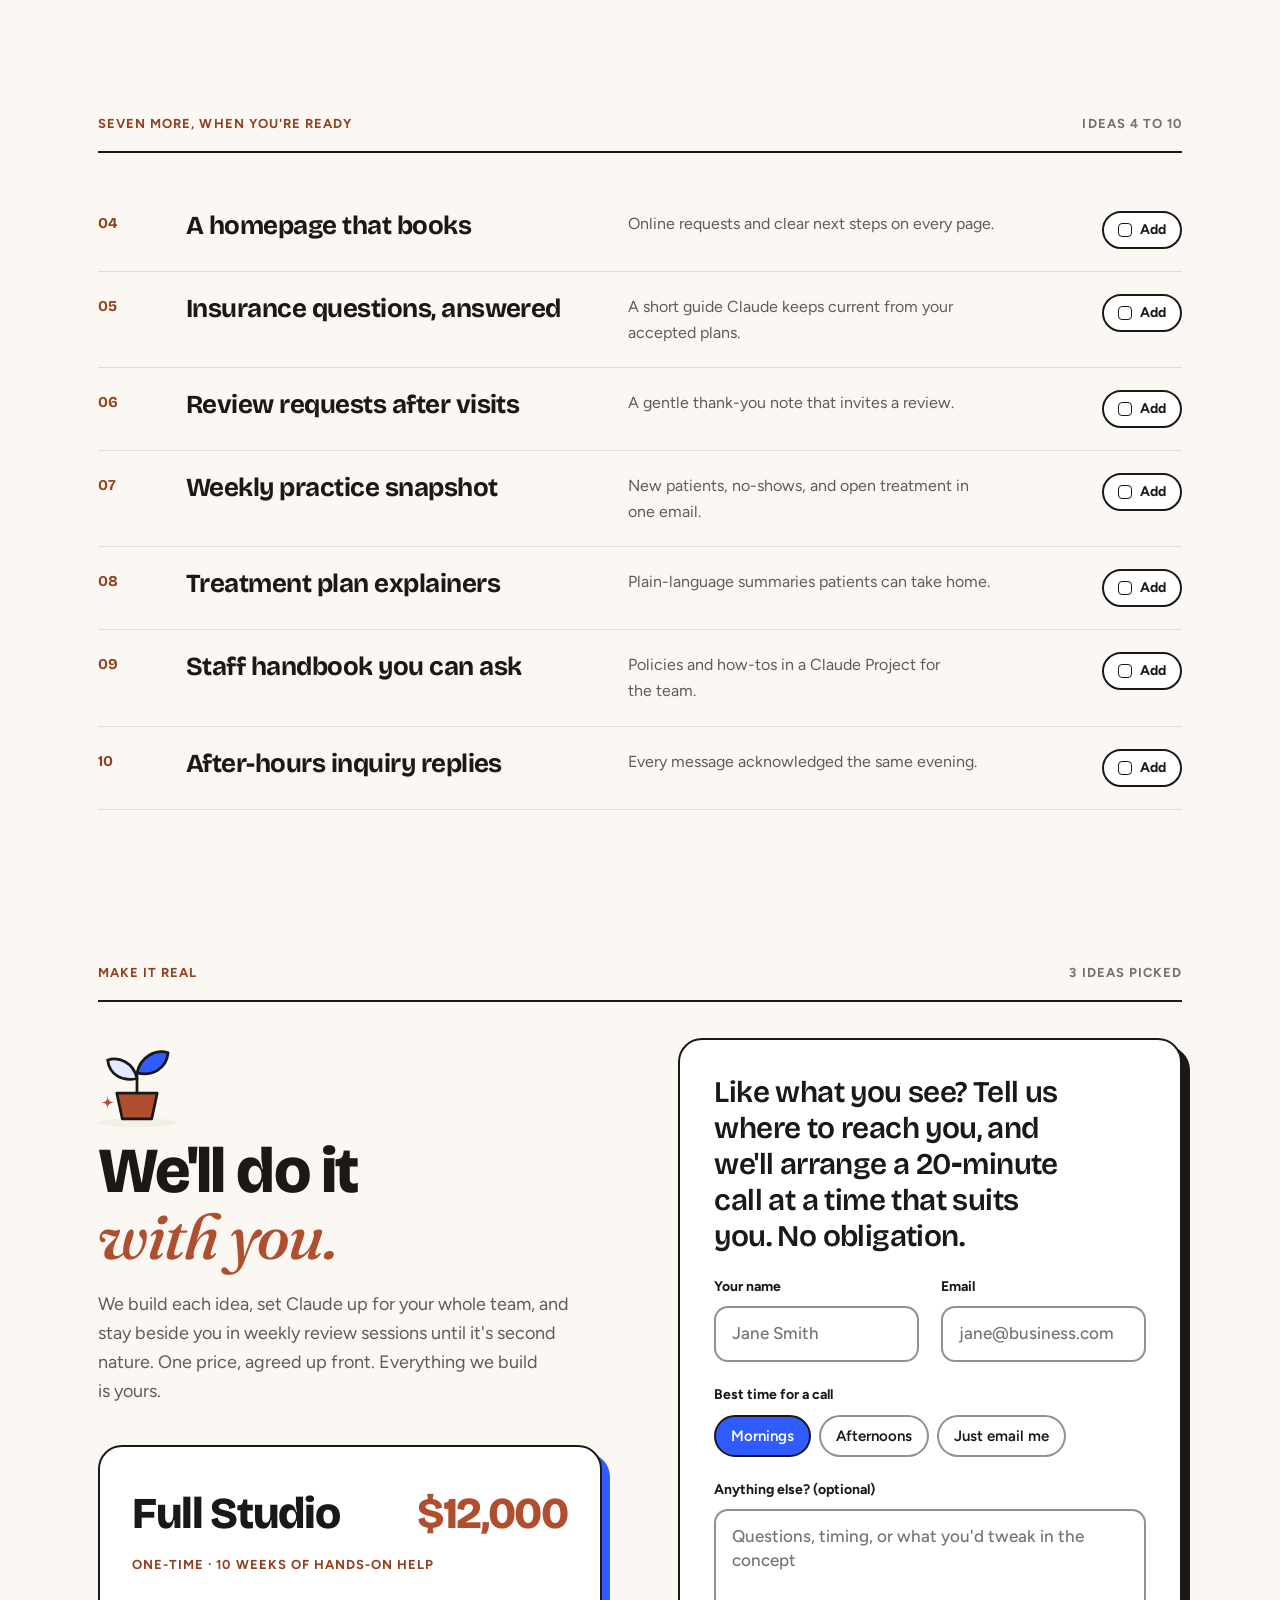
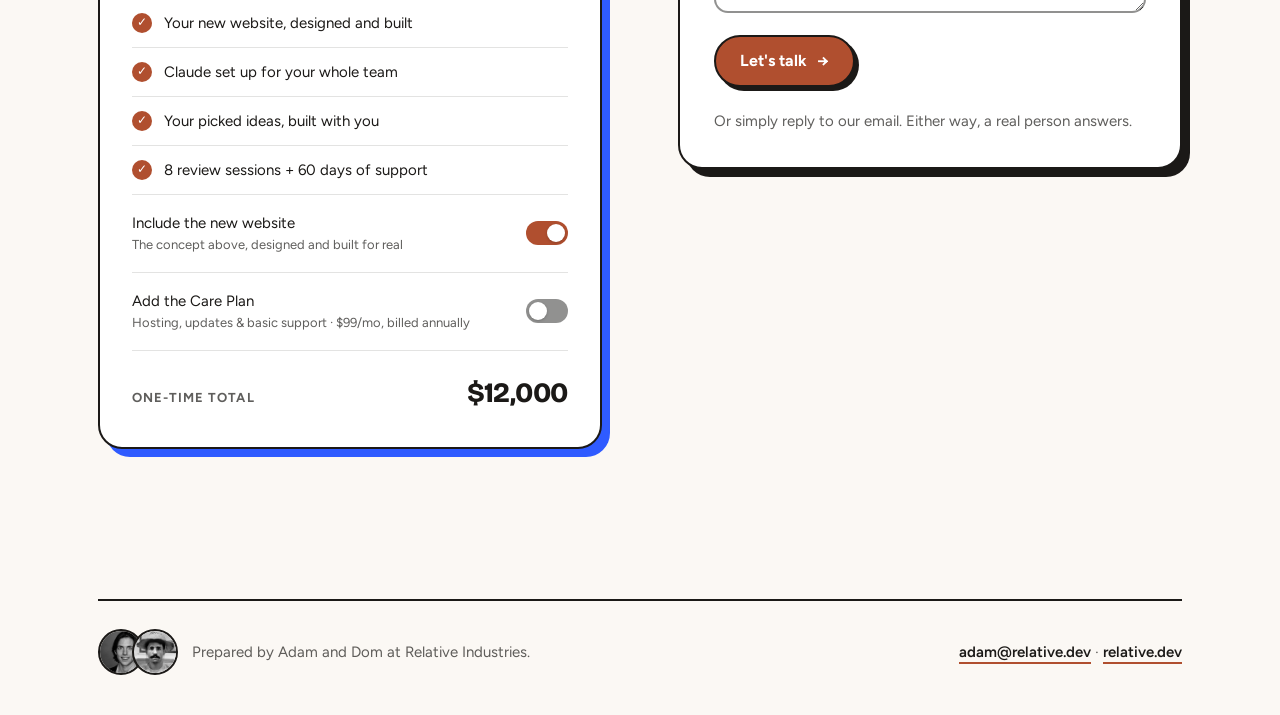
==== commit 766ea537: "Rebuild plan-page concepts as full, on-brand homepages Each concept now renders as the prospect's ow" ====
--- a/for/index.html
+++ b/for/index.html
@@ -18,6 +18,7 @@
     <link rel="preconnect" href="https://fonts.gstatic.com" crossorigin>
     <link href="https://fonts.googleapis.com/css2?family=Bricolage+Grotesque:opsz,wght@12..96,500..800&family=Figtree:ital,wght@0,400..800;1,400&family=Fraunces:ital,opsz,wght@0,9..144,400..500;1,9..144,500&family=Inter:wght@400;500;600&display=swap" rel="stylesheet">
     <link rel="stylesheet" href="/assets/relative.css?v=5">
+    <link rel="stylesheet" href="/assets/concept.css?v=1">
     <style>
         /* ---------- opening ---------- */
         .open { padding: clamp(40px, 7vw, 96px) 0 clamp(32px, 4vw, 48px); display: grid; grid-template-columns: 1fr auto; gap: 24px 48px; align-items: end; }
@@ -36,13 +37,6 @@
             overflow: hidden;
             background: #fff;
             border: 2px solid var(--ink); box-shadow: 8px 8px 0 var(--ink);
-            max-height: 880px;
-        }
-        .frame::after { /* the fade from their world into ours */
-            content: "";
-            position: absolute; left: 0; right: 0; bottom: 0; height: 52%;
-            background: linear-gradient(180deg, rgba(251,248,244,0) 0%, rgba(251,248,244,0.7) 38%, rgba(251,248,244,0.96) 62%, var(--paper) 74%);
-            pointer-events: none;
         }
         .chrome {
             display: flex; align-items: center; gap: 14px;
@@ -61,62 +55,9 @@
         .chrome .url svg { opacity: 0.45; }
         .chrome .tag { font: 700 11px/1 var(--sans); letter-spacing: 0.08em; text-transform: uppercase; color: var(--white); background: var(--clay-deep); padding: 6px 9px; border-radius: 999px; }
 
-        /* the concept site has its own type + colour, driven by --h */
-        .site {
-            --h: 220;
-            --c: hsl(var(--h) 62% 42%);
-            --c2: hsl(calc(var(--h) + 40) 70% 60%);
-            --c-ink: hsl(var(--h) 45% 16%);
-            --c-wash: hsl(var(--h) 60% 96%);
-            --c-soft: hsl(var(--h) 40% 90%);
-            --orb-a: hsl(var(--h) 80% 86%);
-            --orb-b: hsl(calc(var(--h) + 40) 80% 88%);
-            --site-display: 'Fraunces', Georgia, serif;
-            font-family: 'Inter', -apple-system, sans-serif;
-            color: var(--c-ink);
-            background: linear-gradient(180deg, #fff 0%, var(--c-wash) 100%);
-            position: relative;
-            overflow: hidden;
-        }
-        .site.sans { --site-display: 'Inter', -apple-system, sans-serif; }
-        .site .orb { position: absolute; border-radius: 50%; filter: blur(2px); pointer-events: none; }
-        .site .orb.a { width: 560px; height: 560px; right: -140px; top: -160px; background: radial-gradient(circle at 35% 35%, var(--orb-a), transparent 68%); }
-        .site .orb.b { width: 380px; height: 380px; right: 160px; top: 260px; background: radial-gradient(circle, var(--orb-b), transparent 70%); }
-        .s-nav { position: relative; display: flex; align-items: center; justify-content: space-between; gap: 18px; padding: 22px clamp(20px, 4vw, 48px); }
-        .s-brand { font-family: var(--site-display); font-weight: 500; font-size: 19px; line-height: 1.2; letter-spacing: -0.01em; display: flex; align-items: center; gap: 10px; min-width: 0; }
-        .s-brand > span { text-wrap: balance; }
-        .s-brand i { flex: none; width: 26px; height: 26px; border-radius: 8px; background: var(--c); display: grid; place-items: center; color: #fff; font-style: normal; font-size: 13px; font-family: 'Inter', sans-serif; font-weight: 600; }
-        .s-links { display: flex; gap: 26px; font-size: 14px; color: color-mix(in srgb, var(--c-ink) 72%, #fff); }
-        .s-pill { padding: 10px 16px; border-radius: 999px; background: var(--c-ink); color: #fff; font-size: 13.5px; font-weight: 500; white-space: nowrap; }
-        .s-hero { position: relative; display: grid; grid-template-columns: 1.15fr 0.85fr; gap: clamp(24px, 4vw, 56px); align-items: center; padding: clamp(28px, 5vw, 64px) clamp(20px, 4vw, 48px) 40px; }
-        .s-eyebrow { display: inline-flex; align-items: center; gap: 8px; font-size: 12.5px; font-weight: 500; color: var(--c); background: #fff; border: 1px solid var(--c-soft); padding: 6px 12px; border-radius: 999px; }
-        .s-eyebrow::before { content: ""; width: 6px; height: 6px; border-radius: 50%; background: var(--c2); }
-        .s-hero h2 { font-family: var(--site-display); font-weight: 400; font-size: clamp(36px, 5vw, 64px); line-height: 1.02; letter-spacing: -0.025em; margin: 18px 0 0; color: var(--c-ink); }
-        .site.sans .s-hero h2 { font-weight: 600; letter-spacing: -0.04em; }
-        .s-hero p { font-size: clamp(15px, 1.5vw, 18px); line-height: 1.55; color: color-mix(in srgb, var(--c-ink) 73%, #fff); margin: 16px 0 0; max-width: 30em; }
-        .s-ctas { display: flex; flex-wrap: wrap; gap: 10px; margin-top: 26px; }
-        .s-btn { padding: 13px 20px; border-radius: 999px; font-size: 14.5px; font-weight: 500; }
-        .s-btn.p { background: var(--c); color: #fff; box-shadow: 0 10px 24px -8px color-mix(in srgb, var(--c) 60%, transparent); }
-        .s-btn.g { background: #fff; color: var(--c-ink); box-shadow: inset 0 0 0 1px var(--c-soft); }
-        .s-trust { margin-top: 22px; font-size: 13px; color: color-mix(in srgb, var(--c-ink) 61%, #fff); display: flex; align-items: center; gap: 8px; }
-        .s-trust::before { content: "★★★★★"; letter-spacing: 1px; color: hsl(42 90% 52%); font-size: 12px; }
-        .s-trust.plain::before { content: "◆"; color: var(--c2); letter-spacing: 0; }
-        .s-card { position: relative; background: rgba(255,255,255,0.92); -webkit-backdrop-filter: blur(10px); backdrop-filter: blur(10px); border-radius: 20px; padding: 22px; box-shadow: 0 1px 0 rgba(0,0,0,0.03), 0 24px 50px -18px color-mix(in srgb, var(--c) 35%, transparent), 0 0 0 1px color-mix(in srgb, var(--c) 16%, #fff); }
-        .s-card h4 { margin: 0; font-family: var(--site-display); font-weight: 500; font-size: 20px; letter-spacing: -0.01em; }
-        .s-card .f { margin-top: 12px; padding: 12px 14px; border-radius: 12px; background: color-mix(in srgb, var(--c) 4%, #fff); box-shadow: inset 0 0 0 1px color-mix(in srgb, var(--c) 14%, #fff); font-size: 13.5px; color: color-mix(in srgb, var(--c) 67%, #fff); }
-        .s-card .b { margin-top: 14px; padding: 13px; border-radius: 12px; background: var(--c); color: #fff; text-align: center; font-size: 14px; font-weight: 500; }
-        .s-card .note { margin-top: 12px; font-size: 12px; color: color-mix(in srgb, var(--c-ink) 57%, #fff); display: flex; align-items: center; gap: 7px; justify-content: center; }
-        .s-card .note::before { content: ""; width: 7px; height: 7px; border-radius: 50%; background: #2FB36A; box-shadow: 0 0 0 3px rgba(47,179,106,0.18); }
-        .s-services { position: relative; display: grid; grid-template-columns: repeat(3, 1fr); gap: 16px; padding: 24px clamp(20px, 4vw, 48px) 120px; }
-        .s-svc { background: #fff; border-radius: 16px; padding: 20px; box-shadow: 0 0 0 1px color-mix(in srgb, var(--c) 12%, #fff); }
-        .s-svc span { font-size: 12px; font-weight: 600; color: var(--c); }
-        .s-svc { border-top: 3px solid var(--c2); }
-        .s-svc b { display: block; margin-top: 10px; font-family: var(--site-display); font-weight: 500; font-size: 19px; letter-spacing: -0.01em; }
-        .s-svc p { margin: 6px 0 0; font-size: 13.5px; line-height: 1.5; color: color-mix(in srgb, var(--c-ink) 61%, #fff); }
-
         .concept-cap {
             position: relative; z-index: 2;
-            margin-top: -150px;
+            margin-top: 40px;
             text-align: center;
             padding: 0 var(--gutter);
         }
@@ -202,21 +143,11 @@
             .open { grid-template-columns: 1fr; }
             .open aside { text-align: left; }
             .week-block, .real { grid-template-columns: 1fr; }
-            .s-hero { grid-template-columns: 1fr; }
-            .s-links { display: none; }
-            .frame { max-height: 1100px; }
-            .s-services { padding-bottom: 40px; }
-        }
-        @media (max-width: 480px) {
-            .s-pill { display: none; }
         }
         @media (max-width: 760px) {
-            .frame { max-height: 760px; }
-            .frame::after { height: 34%; background: linear-gradient(180deg, rgba(251,248,244,0) 0%, rgba(251,248,244,0.85) 60%, var(--paper) 96%); }
             .pick-row { grid-template-columns: 36px 1fr; }
             .pick-row > div { grid-column: 2; }
             .pick-row .t { justify-items: start; grid-auto-flow: column; align-items: center; gap: 14px; }
-            .s-services { grid-template-columns: 1fr; }
             .chrome .tag { display: none; }
             .ask .grid2 { grid-template-columns: 1fr; }
             .tray { left: 12px; right: 12px; transform: translateY(140%); justify-content: space-between; padding-left: 18px; }
@@ -227,8 +158,6 @@
             .offer { box-shadow: 6px 6px 0 var(--blue); }
             .tray { box-shadow: 4px 4px 0 var(--clay); }
             .toggle, .tray .btn { min-height: 44px; }
-            .s-nav { padding-top: 18px; padding-bottom: 18px; }
-            .s-brand { font-size: 17px; }
         }
     </style>
 </head>
@@ -270,30 +199,8 @@
                     <span class="url"><svg width="11" height="11" viewBox="0 0 24 24" fill="none" stroke="currentColor" stroke-width="2.4"><rect x="5" y="11" width="14" height="10" rx="2"/><path d="M8 11V7a4 4 0 0 1 8 0v4"/></svg><span id="sDomain">yourbusiness.com</span></span>
                     <span class="tag">Concept</span>
                 </div>
-                <div class="site" id="site">
-                    <span class="orb a"></span><span class="orb b"></span>
-                    <div class="s-nav">
-                        <span class="s-brand"><i id="sInit">Y</i><span id="sBrand">Your Business</span></span>
-                        <span class="s-links" id="sNav"></span>
-                        <span class="s-pill" id="sPill">Get in touch</span>
-                    </div>
-                    <div class="s-hero">
-                        <div>
-                            <span class="s-eyebrow" id="sEyebrow">Your city</span>
-                            <h2 id="sTag">A calmer way to work with us.</h2>
-                            <p id="sSub"></p>
-                            <div class="s-ctas"><span class="s-btn p" id="sCta">Get started</span><span class="s-btn g">Call us</span></div>
-                            <div class="s-trust" id="sTrust"></div>
-                        </div>
-                        <div class="s-card">
-                            <h4 id="wTitle">Request a time</h4>
-                            <div id="wFields"></div>
-                            <div class="b" id="wBtn">Send</div>
-                            <div class="note" id="wNote">Replies within the hour</div>
-                        </div>
-                    </div>
-                    <div class="s-services" id="sServices"></div>
-                </div>
+                <div class="site" id="site"></div>
+                <span class="cw-hint" id="cwHint">Scroll their site ↓</span>
             </div>
             <div class="concept-cap">
                 <span class="mono quiet">A concept, not live. Sketched for you by Relative Industries</span>
@@ -392,6 +299,7 @@
     </div>
 
     <script src="/assets/relative.js?v=5"></script>
+    <script src="/assets/concept.js?v=1"></script>
     <script>
         // A sample plan, shown when the page is opened without a personal link.
         var SAMPLE = {
@@ -446,39 +354,10 @@
                 $('openBody').textContent = "This is the kind of first sketch we make for a business before we ever speak. Below it is the bigger gift: a plan to give the team hours back every week.";
             }
 
-            // the concept
-            var site = $('site');
-            site.style.setProperty('--h', w.h != null ? w.h : 220);
-            site.classList.toggle('sans', w.st === 'sans');
-            // their real brand colours, when we've captured them from their site
-            var hex = function (v) { return /^#[0-9a-f]{6}$/i.test(v || '') ? v : null; };
-            if (hex(w.c1)) {
-                var c1 = w.c1, c2 = hex(w.c2) || c1;
-                site.style.setProperty('--c', c1);
-                site.style.setProperty('--c2', c2);
-                site.style.setProperty('--c-ink', hex(w.ink) || 'color-mix(in srgb, ' + c1 + ' 30%, #111)');
-                site.style.setProperty('--c-wash', 'color-mix(in srgb, ' + c1 + ' 6%, #fff)');
-                site.style.setProperty('--c-soft', 'color-mix(in srgb, ' + c1 + ' 18%, #fff)');
-                site.style.setProperty('--orb-a', 'color-mix(in srgb, ' + c1 + ' 28%, #fff)');
-                site.style.setProperty('--orb-b', 'color-mix(in srgb, ' + c2 + ' 26%, #fff)');
-            }
+            // the concept: their site, done right
+            Concept.render($('site'), p, w);
             $('sDomain').textContent = w.d || 'yourbusiness.com';
-            $('sBrand').textContent = p.b;
-            $('sInit').textContent = (p.b.match(/[A-Za-z]/) || ['R'])[0].toUpperCase();
-            $('sNav').innerHTML = (w.nv || []).map(function (x) { return '<span>' + esc(x) + '</span>'; }).join('');
-            $('sPill').textContent = w.ct || 'Get in touch';
-            $('sEyebrow').textContent = [p.c, p.s].filter(Boolean).join(', ') || 'Welcome';
-            $('sTag').textContent = w.tg;
-            $('sSub').textContent = w.sb;
-            $('sCta').textContent = w.ct || 'Get started';
-            $('sTrust').textContent = w.tr || 'Local, independent, and easy to reach';
-            $('sTrust').classList.toggle('plain', !/review|★|star/i.test(w.tr || ''));
-            var wd = w.wd || {};
-            $('wTitle').textContent = wd.t || 'Get in touch';
-            $('wFields').innerHTML = (wd.f || []).map(function (f) { return '<div class="f">' + esc(f) + '</div>'; }).join('');
-            $('wBtn').textContent = wd.b || 'Send';
-            $('wNote').textContent = wd.n || 'We reply quickly';
-            $('sServices').innerHTML = (w.sv || []).map(function (s, i) { return '<div class="s-svc"><span>0' + (i + 1) + '</span><b>' + esc(s[0]) + '</b><p>' + esc(s[1]) + '</p></div>'; }).join('');
+            $('site').addEventListener('scroll', function () { if (this.scrollTop > 40) $('cwHint').classList.add('gone'); }, { passive: true });
 
             // the week
             $('estHours').textContent = p.e;
--- a/assets/concept.css
+++ b/assets/concept.css
@@ -0,0 +1,180 @@
+/* Relative Industries: the homepage concept on /for/ plan pages (their site, done right). */
+.site {
+    --c: hsl(var(--h, 220) 62% 42%);
+    --c2: hsl(calc(var(--h, 220) + 40) 70% 52%);
+    --c-ink: hsl(var(--h, 220) 45% 16%);
+    --c-wash: hsl(var(--h, 220) 60% 97%);
+    --c-soft: hsl(var(--h, 220) 40% 90%);
+    --d: 'Fraunces', Georgia, serif;
+    --t: 'Inter', -apple-system, sans-serif;
+    --mute: color-mix(in srgb, var(--c-ink) 66%, #fff);
+    --line: color-mix(in srgb, var(--c) 14%, #fff);
+    --pad: clamp(20px, 5cqi, 64px);
+    --deep: color-mix(in srgb, var(--c) 72%, #0b0b0b);
+    container-type: inline-size;
+    font-family: var(--t);
+    color: var(--c-ink);
+    background: #fff;
+    position: relative;
+    height: clamp(560px, 78vh, 880px);
+    overflow-y: auto;
+    overscroll-behavior: contain;
+    scrollbar-width: thin;
+    scrollbar-color: var(--c-soft) transparent;
+    -webkit-font-smoothing: antialiased;
+}
+.site.sans { --d: 'Inter', -apple-system, sans-serif; }
+.site * { box-sizing: border-box; }
+
+/* utility bar + header */
+.cw-util { display: flex; justify-content: space-between; gap: 16px; padding: 9px var(--pad); background: var(--deep); color: rgba(255,255,255,.82); font-size: 12.5px; letter-spacing: .01em; }
+.cw-util b { color: #fff; font-weight: 600; }
+.cw-head { position: sticky; top: 0; z-index: 5; display: flex; align-items: center; justify-content: space-between; gap: 20px; padding: 16px var(--pad); background: rgba(255,255,255,.94); -webkit-backdrop-filter: blur(12px); backdrop-filter: blur(12px); border-bottom: 1px solid var(--line); }
+.cw-logo { display: flex; align-items: center; gap: 12px; min-width: 0; }
+.cw-logo .mk { flex: none; min-width: 40px; height: 40px; padding: 0 8px; border-radius: 10px; background: var(--c); color: #fff; display: grid; place-items: center; font: 600 16px/1 var(--d); font-style: normal; letter-spacing: .02em; }
+.site.serif .cw-logo .mk { border-radius: 50%; font-style: italic; font-weight: 500; font-size: 18px; }
+.site.serif .cw-logo .mk.wide { border-radius: 10px; font-style: normal; font-size: 15px; letter-spacing: .08em; }
+.cw-logo b { display: block; font: 500 17px/1.15 var(--d); letter-spacing: -.005em; text-wrap: balance; }
+.site.serif .cw-logo b { font-size: 18px; }
+.site.sans .cw-logo b { font-weight: 650; letter-spacing: -.02em; }
+.cw-logo small { display: block; margin-top: 3px; font-size: 10.5px; letter-spacing: .14em; text-transform: uppercase; color: var(--mute); }
+.cw-nav { display: flex; gap: 26px; font-size: 14px; color: var(--mute); white-space: nowrap; }
+.cw-pill { flex: none; padding: 11px 18px; border-radius: 999px; background: var(--c); color: #fff; font-size: 13.5px; font-weight: 500; white-space: nowrap; }
+.site.serif .cw-pill { border-radius: 4px; letter-spacing: .02em; }
+
+/* hero: split (modern) */
+.cw-hero { position: relative; }
+.cw-hero.split { display: grid; grid-template-columns: 1.05fr .95fr; gap: clamp(24px, 5cqi, 64px); align-items: center; padding: clamp(36px, 7cqi, 88px) var(--pad) clamp(36px, 6cqi, 72px); background: linear-gradient(180deg, #fff, var(--c-wash)); }
+.cw-eyebrow { display: inline-flex; align-items: center; gap: 9px; font-size: 12px; font-weight: 600; letter-spacing: .12em; text-transform: uppercase; color: var(--c); }
+.cw-eyebrow::before { content: ""; width: 22px; height: 2px; background: var(--c2); }
+.cw-hero h2 { margin: 18px 0 0; font: 400 clamp(36px, 6.2cqi, 72px)/1.02 var(--d); letter-spacing: -.025em; color: var(--c-ink); text-wrap: balance; }
+.site.sans .cw-hero h2 { font-weight: 650; letter-spacing: -.045em; line-height: .98; }
+.cw-hero p { margin: 20px 0 0; max-width: 32em; font-size: clamp(15px, 1.7cqi, 18.5px); line-height: 1.6; color: var(--mute); text-wrap: pretty; }
+.cw-ctas { display: flex; flex-wrap: wrap; gap: 10px; margin-top: 28px; }
+.cw-btn { padding: 14px 22px; border-radius: 999px; font-size: 14.5px; font-weight: 500; }
+.site.serif .cw-btn { border-radius: 4px; }
+.cw-btn.p { background: var(--c); color: #fff; box-shadow: 0 12px 28px -10px color-mix(in srgb, var(--c) 70%, transparent); }
+.cw-btn.g { background: #fff; color: var(--c-ink); box-shadow: inset 0 0 0 1px var(--c-soft); }
+.cw-trust { margin-top: 24px; display: flex; align-items: center; gap: 10px; font-size: 13px; color: var(--mute); }
+.cw-trust::before { content: ""; width: 8px; height: 8px; transform: rotate(45deg); background: var(--c2); flex: none; }
+.cw-hero-side { position: relative; padding: 0 0 120px 64px; }
+.cw-art { position: relative; aspect-ratio: 4 / 3.3; border-radius: 28px; overflow: hidden; color: rgba(255,255,255,.92); background: radial-gradient(120% 90% at 85% 10%, color-mix(in srgb, var(--c2) 70%, #fff) 0%, transparent 55%), linear-gradient(150deg, var(--c) 0%, color-mix(in srgb, var(--c) 70%, #000) 100%); box-shadow: 0 30px 60px -30px color-mix(in srgb, var(--c) 80%, transparent); }
+.cw-art svg { position: absolute; top: 12%; right: 8%; width: 66%; height: 66%; }
+.cw-dots { position: absolute; inset: 0; background-image: radial-gradient(rgba(255,255,255,.22) 1.2px, transparent 1.3px); background-size: 18px 18px; -webkit-mask-image: linear-gradient(90deg, transparent, #000 60%); mask-image: linear-gradient(90deg, transparent, #000 60%); }
+.cw-chip { position: absolute; top: 18px; left: 18px; padding: 8px 13px; border-radius: 999px; background: rgba(255,255,255,.95); color: var(--c-ink); font-size: 12.5px; font-weight: 600; }
+.cw-hero-side .cw-card { position: absolute; left: 0; bottom: 0; width: min(280px, 72%); }
+.cw-hero-side .cw-card .f:nth-of-type(n+3) { display: none; }
+.cw-chip { left: auto !important; right: 18px; }
+.cw-card { background: #fff; border-radius: 20px; padding: 20px; box-shadow: 0 1px 0 rgba(0,0,0,.03), 0 26px 50px -20px color-mix(in srgb, var(--c-ink) 40%, transparent), 0 0 0 1px var(--line); }
+.site.serif .cw-card { border-radius: 10px; }
+.cw-card h4 { margin: 0 0 4px; font: 500 19px/1.2 var(--d); letter-spacing: -.01em; }
+.site.sans .cw-card h4 { font-weight: 650; letter-spacing: -.02em; }
+.cw-card .f { margin-top: 10px; padding: 11px 13px; border-radius: 10px; background: var(--c-wash); box-shadow: inset 0 0 0 1px var(--line); font-size: 13px; color: var(--mute); }
+.cw-card .b { margin-top: 14px; padding: 13px; border-radius: 10px; background: var(--c); color: #fff; text-align: center; font-size: 14px; font-weight: 500; }
+.cw-card .note { margin-top: 11px; font-size: 12px; color: var(--mute); display: flex; align-items: center; gap: 7px; justify-content: center; }
+.cw-card .note::before { content: ""; width: 7px; height: 7px; border-radius: 50%; background: #2FB36A; box-shadow: 0 0 0 3px rgba(47,179,106,.18); }
+
+/* functional bits: booking slots, quick actions, portal link */
+.cw-card .sl { margin-top: 12px; display: flex; flex-wrap: wrap; gap: 6px; }
+.cw-card .sl small { flex-basis: 100%; font-size: 11px; font-weight: 600; letter-spacing: .1em; text-transform: uppercase; color: var(--mute); }
+.cw-card .sl span { padding: 8px 10px; border-radius: 8px; font-size: 12.5px; font-weight: 500; color: var(--c-ink); box-shadow: inset 0 0 0 1px var(--line); background: #fff; }
+.cw-card .sl span.on { background: var(--c); color: #fff; box-shadow: none; }
+.cw-util span:last-child { display: flex; gap: 18px; }
+.cw-util a { color: rgba(255,255,255,.9); text-decoration: underline; text-underline-offset: 3px; text-decoration-color: rgba(255,255,255,.35); }
+.cw-qa { display: grid; grid-template-columns: repeat(auto-fit, minmax(170px, 1fr)); gap: 1px; background: var(--line); border-bottom: 1px solid var(--line); }
+.cw-qa span { display: flex; align-items: center; gap: 12px; padding: 18px var(--pad); background: #fff; font-size: 14.5px; font-weight: 500; }
+.cw-qa i { flex: none; width: 34px; height: 34px; border-radius: 10px; display: grid; place-items: center; background: color-mix(in srgb, var(--c) 10%, #fff); color: var(--c); }
+.cw-qa i svg { width: 18px; height: 18px; }
+.cw-qa span { transition: background .2s ease; cursor: pointer; }
+.cw-qa span:hover { background: var(--c-wash); }
+.cw-util a { display: inline-flex; align-items: center; gap: 6px; }
+.cw-util a svg { width: 13px; height: 13px; }
+.cw-visit { background: #fff; border-radius: 16px; padding: 24px; box-shadow: inset 0 0 0 1px var(--line), 0 20px 40px -24px color-mix(in srgb, var(--c-ink) 30%, transparent); }
+.site.serif .cw-visit { border-radius: 8px; }
+.cw-visit p { display: flex; align-items: center; gap: 12px; margin: 14px 0 0; font-size: 15px; color: var(--c-ink); }
+.cw-visit p svg { flex: none; width: 18px; height: 18px; color: var(--c); }
+.cw-visit .b { margin-top: 20px; padding: 13px; border-radius: 10px; background: var(--c); color: #fff; text-align: center; font-size: 14px; font-weight: 500; }
+.site.serif .cw-visit .b { border-radius: 4px; }
+.cw-qa em { margin-left: auto; font-style: normal; color: var(--c); }
+.cw-hero.banner + .cw-qa { box-shadow: 0 1px 0 var(--line); }
+
+/* hero: banner (traditional) */
+.cw-hero.banner { padding: clamp(56px, 10cqi, 120px) var(--pad); background: radial-gradient(90% 120% at 100% 0%, color-mix(in srgb, var(--c2) 35%, transparent), transparent 60%), linear-gradient(160deg, var(--c), color-mix(in srgb, var(--c) 62%, #000)); color: #fff; overflow: hidden; }
+.cw-hero.banner .cw-hero-in { position: relative; max-width: 40em; }
+.cw-hero.banner h2 { color: #fff; }
+.cw-hero.banner p { color: rgba(255,255,255,.82); }
+.cw-hero.banner .cw-eyebrow { color: rgba(255,255,255,.85); }
+.cw-hero.banner .cw-btn.p { background: #fff; color: var(--c); box-shadow: none; }
+.cw-hero.banner .cw-btn.g { background: transparent; color: #fff; box-shadow: inset 0 0 0 1px rgba(255,255,255,.5); }
+.cw-hero.banner .cw-trust { color: rgba(255,255,255,.78); }
+.cw-bannerart { position: absolute; right: -2%; bottom: -6%; width: min(56%, 560px); color: rgba(255,255,255,.2); }
+.cw-bannerart svg { width: 100%; height: auto; display: block; }
+
+/* facts */
+.cw-facts { display: grid; grid-template-columns: repeat(auto-fit, minmax(160px, 1fr)); border-bottom: 1px solid var(--line); background: #fff; }
+.cw-facts div { padding: 24px var(--pad); font: 500 clamp(16px, 2cqi, 20px)/1.25 var(--d); letter-spacing: -.01em; color: var(--c-ink); border-right: 1px solid var(--line); text-wrap: balance; }
+.site.sans .cw-facts div { font-weight: 600; letter-spacing: -.02em; }
+.cw-facts div:last-child { border-right: 0; }
+.cw-facts div::before { content: ""; display: block; width: 18px; height: 3px; margin-bottom: 12px; background: var(--c2); }
+
+/* sections */
+.cw-sec { padding: clamp(44px, 8cqi, 96px) var(--pad); }
+.cw-k { display: block; font-size: 12px; font-weight: 600; letter-spacing: .14em; text-transform: uppercase; color: var(--c); }
+.cw-sec h3, .cw-cta h3 { margin: 12px 0 0; font: 400 clamp(28px, 4.2cqi, 46px)/1.08 var(--d); letter-spacing: -.02em; text-wrap: balance; }
+.site.sans .cw-sec h3, .site.sans .cw-cta h3 { font-weight: 650; letter-spacing: -.035em; }
+.cw-sec-h { max-width: 40em; }
+.cw-svcs { margin-top: 32px; display: grid; grid-template-columns: repeat(3, 1fr); gap: 18px; }
+.cw-svc { transition: transform .25s ease, box-shadow .25s ease; }
+.cw-svc:hover { transform: translateY(-3px); box-shadow: inset 0 0 0 1px var(--line), 0 18px 36px -22px color-mix(in srgb, var(--c-ink) 35%, transparent); }
+.cw-svc { position: relative; padding: 26px 22px 22px; border-radius: 18px; background: var(--c-wash); box-shadow: inset 0 0 0 1px var(--line); display: flex; flex-direction: column; }
+.site.serif .cw-svc { border-radius: 6px; background: #fff; box-shadow: inset 0 0 0 1px var(--line); border-top: 3px solid var(--c); }
+.cw-svc .n { font-size: 12px; font-weight: 600; color: var(--c); letter-spacing: .08em; }
+.cw-svc b { display: block; margin-top: 14px; font: 500 21px/1.2 var(--d); letter-spacing: -.01em; }
+.site.sans .cw-svc b { font-weight: 650; letter-spacing: -.025em; }
+.cw-svc p { margin: 8px 0 18px; font-size: 14px; line-height: 1.55; color: var(--mute); flex: 1; }
+.cw-svc .more { font-size: 13.5px; font-weight: 500; color: var(--c); }
+.cw-about { display: grid; grid-template-columns: 1.1fr .9fr; gap: clamp(28px, 6cqi, 72px); align-items: center; background: var(--c-wash); }
+.cw-about p { margin: 18px 0 0; font-size: 16px; line-height: 1.7; color: var(--mute); max-width: 34em; text-wrap: pretty; }
+.cw-people { display: grid; gap: 12px; }
+.cw-person { display: flex; align-items: center; gap: 14px; padding: 14px 16px; background: #fff; border-radius: 14px; box-shadow: inset 0 0 0 1px var(--line); }
+.site.serif .cw-person { border-radius: 6px; }
+.cw-person i { flex: none; width: 44px; height: 44px; border-radius: 50%; display: grid; place-items: center; background: color-mix(in srgb, var(--c) 14%, #fff); color: var(--c); font: 600 15px/1 var(--d); font-style: normal; }
+.cw-person b { display: block; font-size: 15px; font-weight: 600; }
+.cw-person small { display: block; margin-top: 2px; font-size: 12.5px; color: var(--mute); }
+.cw-quote { padding: clamp(48px, 9cqi, 104px) var(--pad); background: var(--deep); color: #fff; text-align: center; }
+.cw-quote blockquote { margin: 0 auto; max-width: 22em; font: 400 clamp(24px, 3.8cqi, 40px)/1.25 var(--d); letter-spacing: -.015em; text-wrap: balance; }
+.site.sans .cw-quote blockquote { font-weight: 500; letter-spacing: -.03em; }
+.cw-quote cite { display: block; margin-top: 20px; font-style: normal; font-size: 13px; letter-spacing: .12em; text-transform: uppercase; color: color-mix(in srgb, var(--c2) 60%, #fff); }
+.cw-cta { display: grid; grid-template-columns: 1fr minmax(260px, 360px); gap: clamp(28px, 6cqi, 72px); align-items: center; padding: clamp(44px, 8cqi, 96px) var(--pad); }
+.cw-cta p { margin: 16px 0 0; color: var(--mute); font-size: 15.5px; }
+.cw-cta p b { color: var(--c-ink); }
+.cw-card.ghost h4 { margin-bottom: 0; }
+.cw-foot { display: grid; grid-template-columns: 1.2fr 1fr 1fr; gap: 24px; padding: 36px var(--pad) 44px; background: var(--deep); color: rgba(255,255,255,.72); font-size: 13.5px; }
+.cw-foot b { display: block; color: #fff; font: 500 17px/1.2 var(--d); }
+.cw-foot span { display: block; margin-top: 6px; }
+.cw-fnav { display: flex; flex-wrap: wrap; gap: 6px 18px; align-content: start; }
+.cw-fnav span { margin: 0; }
+
+/* the frame narrows on phones, so the concept does too */
+@container (max-width: 820px) {
+    .cw-nav { display: none; }
+    .cw-hero.split, .cw-about, .cw-cta { grid-template-columns: 1fr; }
+    .cw-hero-side { padding: 0; }
+    .cw-hero-side .cw-card { position: relative; left: auto; bottom: auto; width: auto; margin: -48px 16px 0; }
+    .cw-svcs { grid-template-columns: 1fr; }
+    .cw-foot { grid-template-columns: 1fr; }
+    .cw-bannerart { width: 80%; opacity: .7; }
+}
+@container (max-width: 480px) {
+    .cw-util span:first-child { display: none; }
+    .cw-pill { display: none; }
+    .cw-logo .mk { min-width: 34px; height: 34px; font-size: 14px; }
+    .cw-logo b { font-size: 15.5px; }
+    .cw-facts div { border-right: 0; border-bottom: 1px solid var(--line); }
+}
+
+/* scroll hint over the frame */
+.cw-hint { position: absolute; right: 18px; bottom: 18px; z-index: 6; padding: 9px 14px; border-radius: 999px; background: rgba(20,20,20,.86); color: #fff; font: 500 12.5px/1 var(--sans, sans-serif); pointer-events: none; transition: opacity .4s ease, transform .4s ease; animation: cwbob 2.4s ease-in-out infinite; }
+.cw-hint.gone { opacity: 0; transform: translateY(8px); animation: none; }
+@keyframes cwbob { 50% { transform: translateY(-4px); } }
+@media (prefers-reduced-motion: reduce) { .cw-hint { animation: none; } }
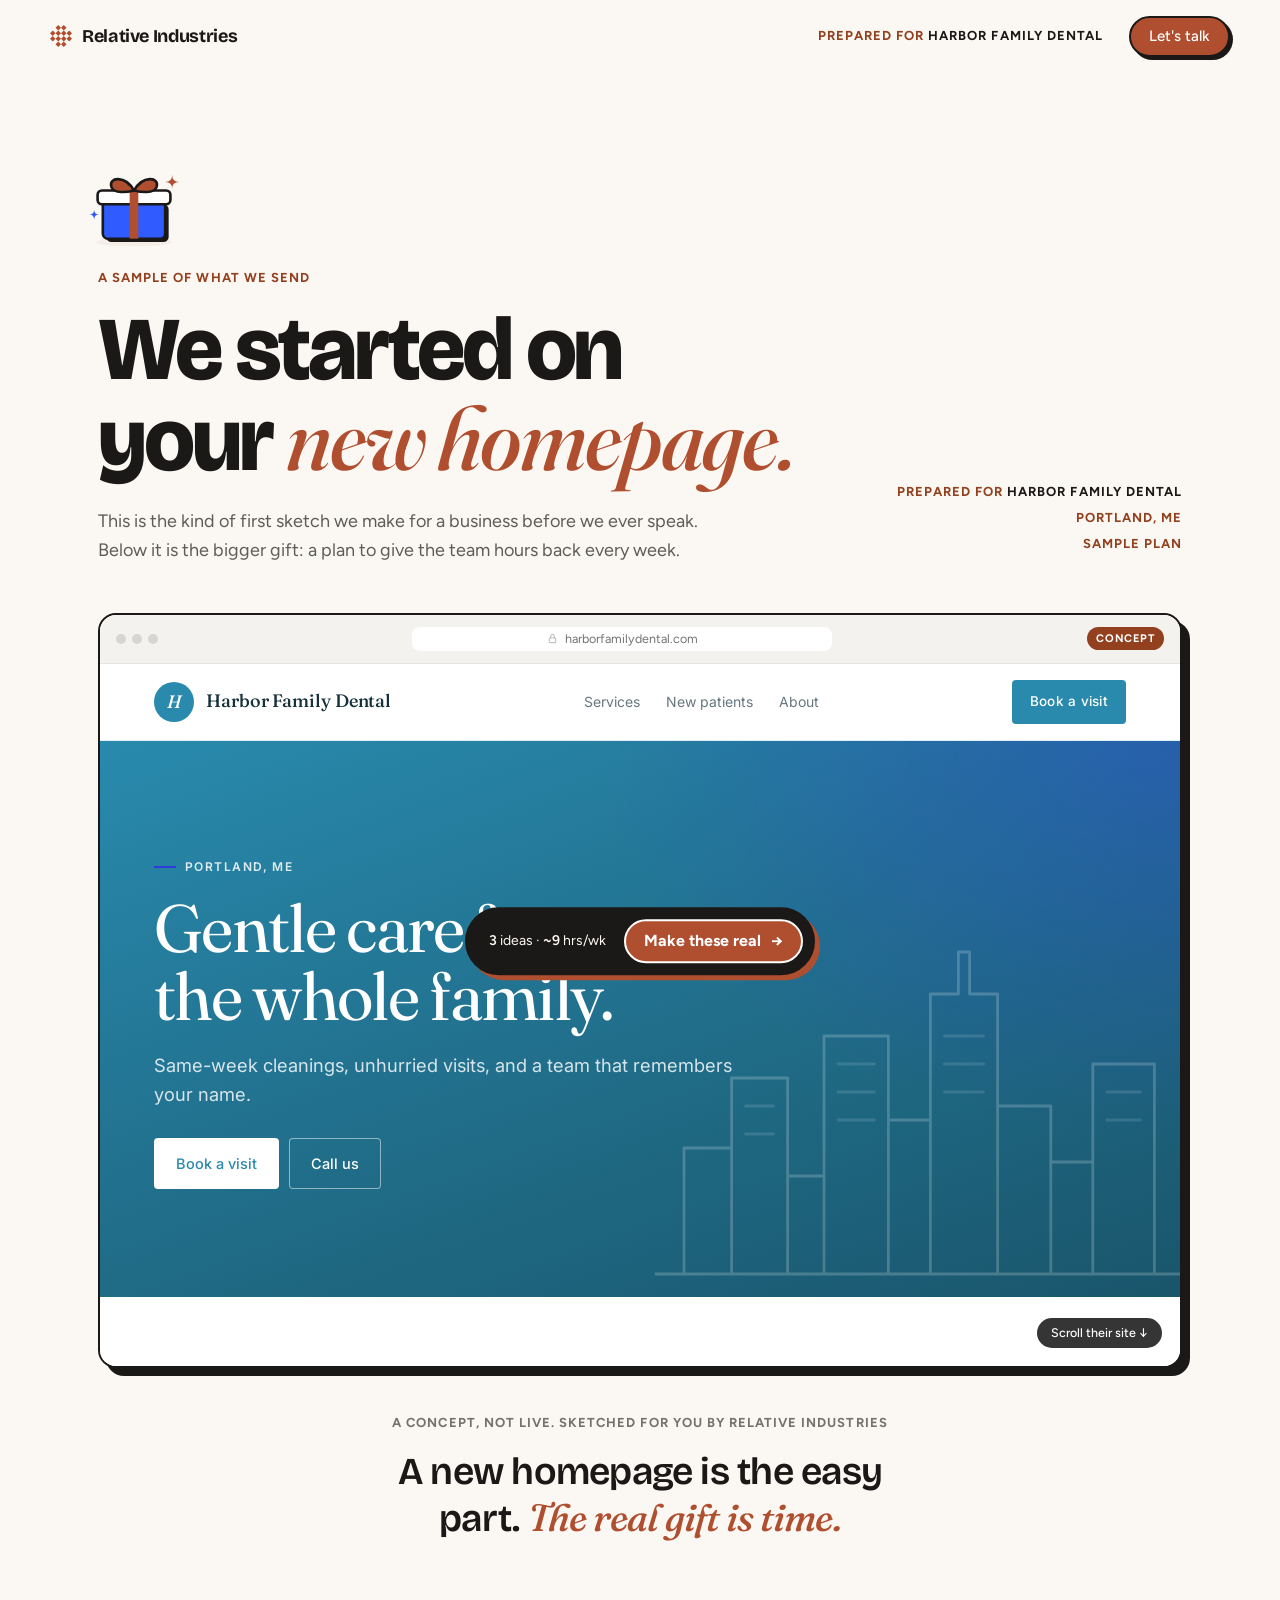
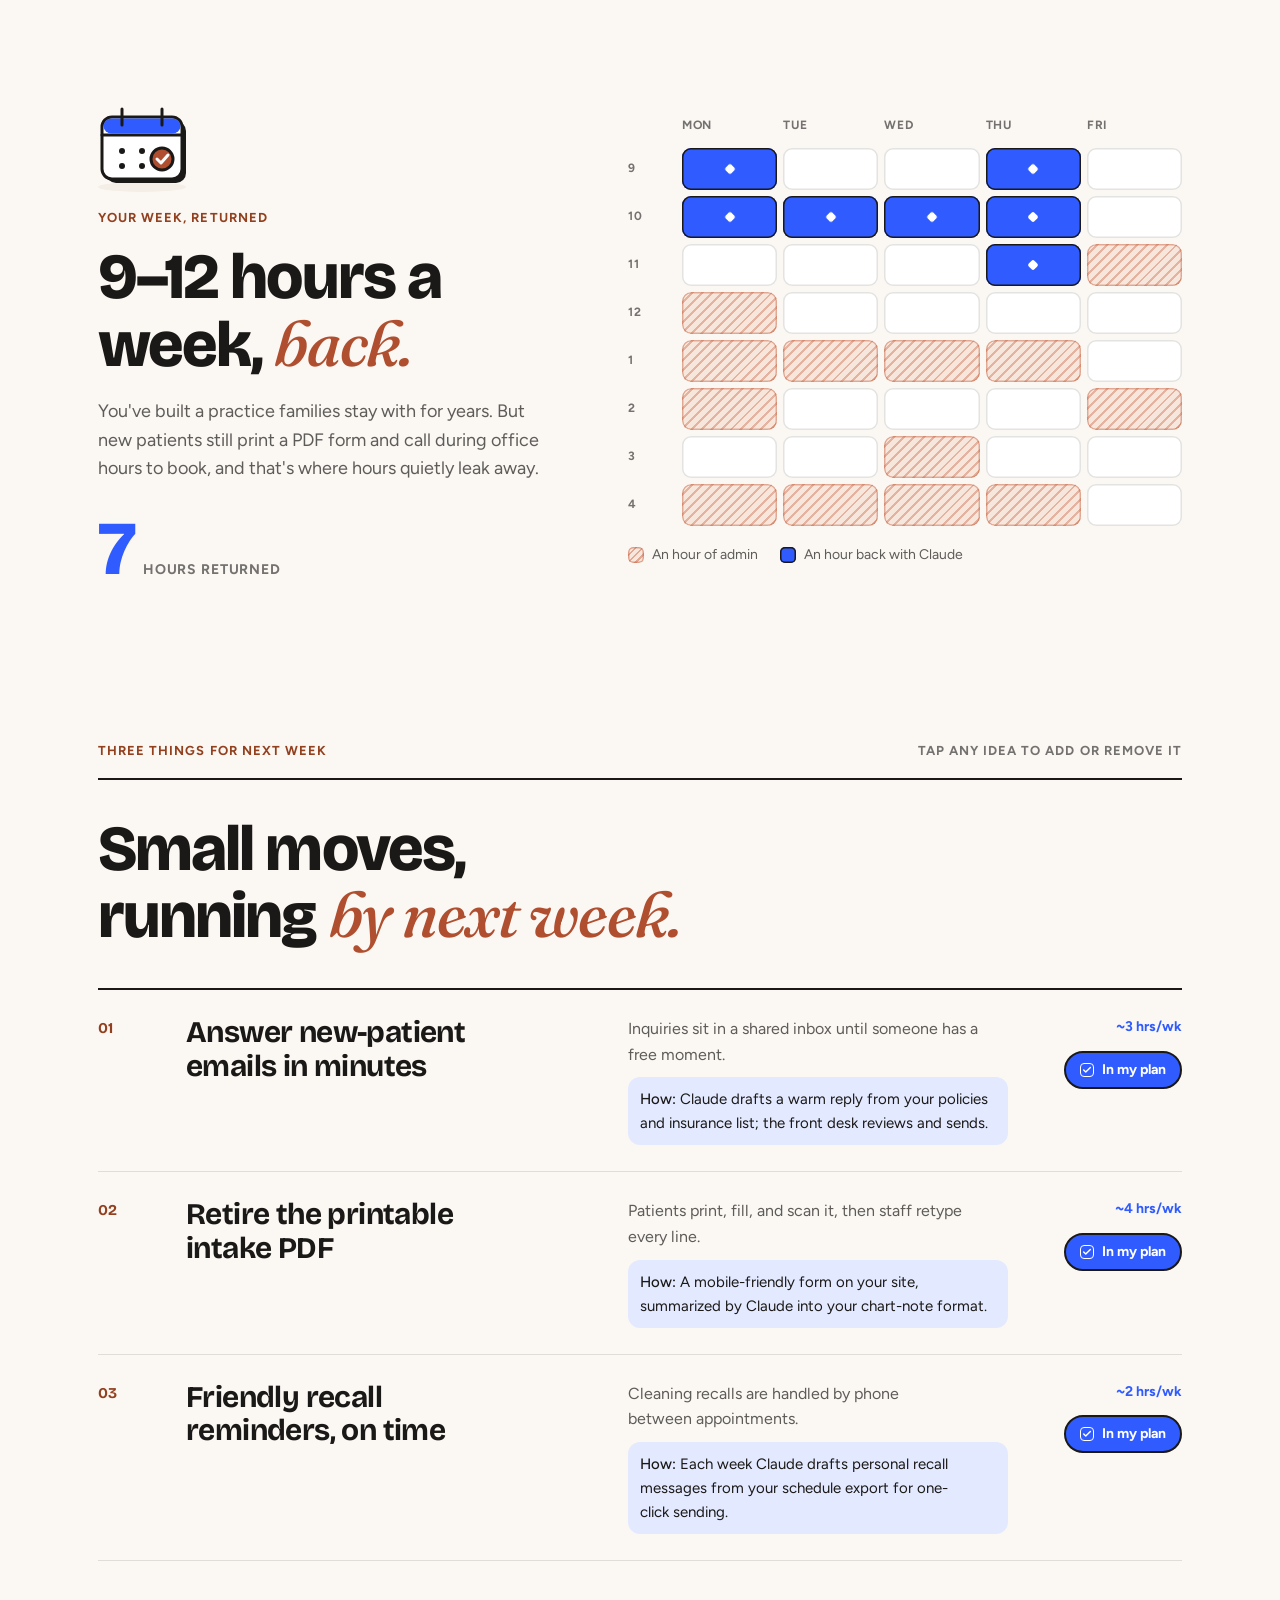
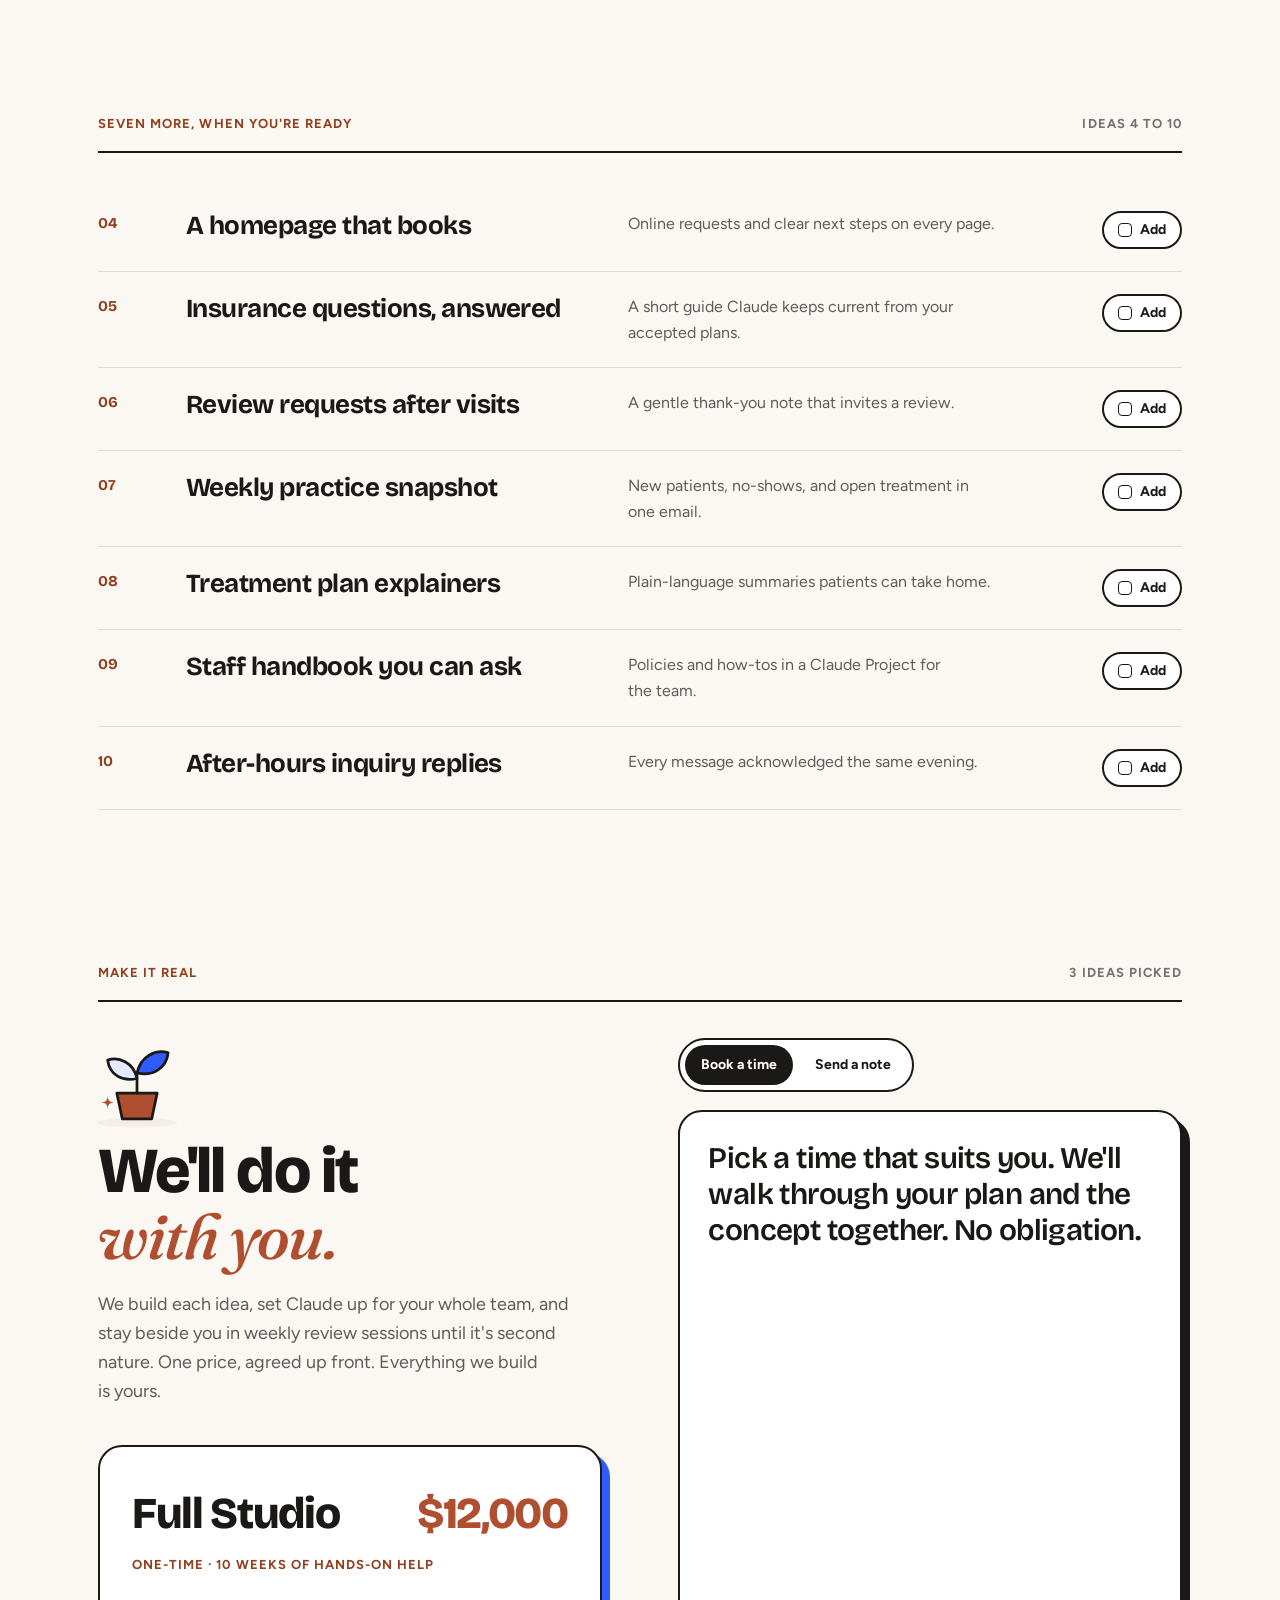
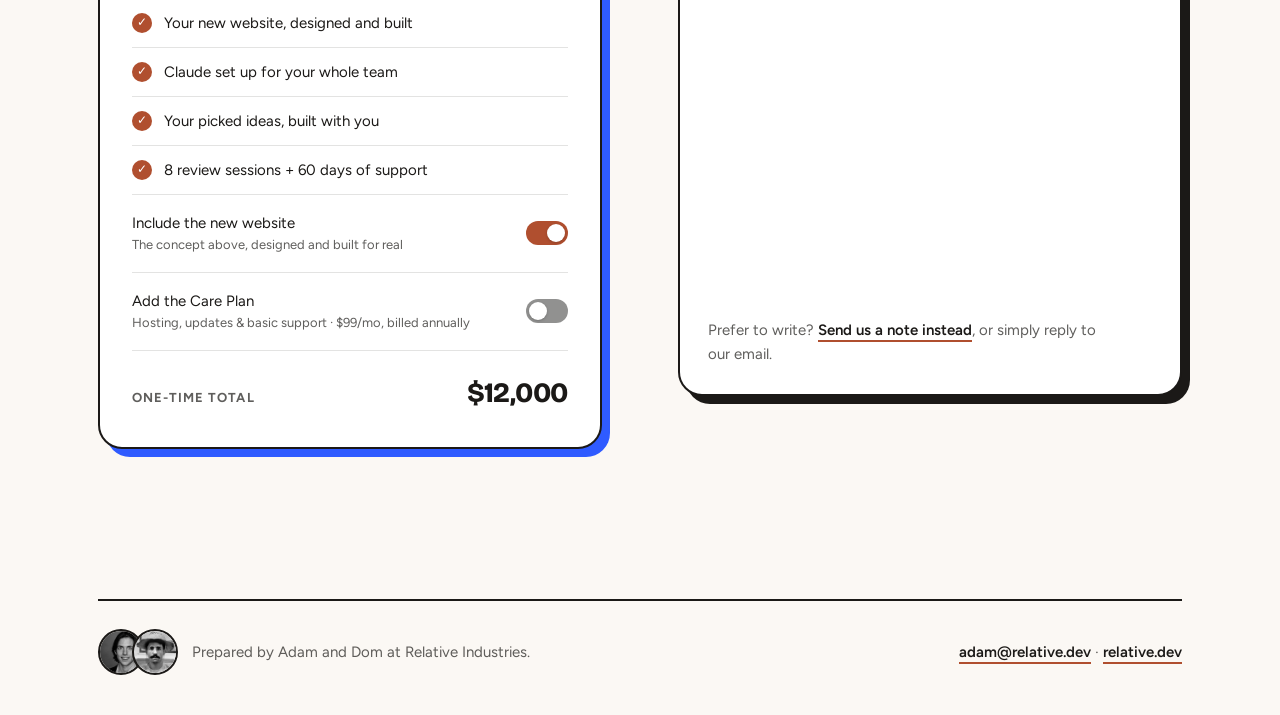
==== commit 74fdd3a8: "Add Cal.com booking as an alternative to the plan request form The 'Make it real' panel now offers t" ====
--- a/for/index.html
+++ b/for/index.html
@@ -133,6 +133,15 @@
         .total b { font-family: var(--display); font-weight: 800; font-size: 28px; letter-spacing: -0.02em; }
 
         .ask form { display: grid; gap: 22px; }
+        .ask-tabs { display: inline-flex; gap: 6px; padding: 5px; margin-bottom: 18px; border: 2px solid var(--ink); border-radius: 999px; background: var(--white); }
+        .ask-tabs button { font: 700 14px/1 var(--sans); padding: 11px 16px; border: 0; border-radius: 999px; background: transparent; color: var(--ink); cursor: pointer; min-height: 40px; transition: background 200ms ease, color 200ms ease; }
+        .ask-tabs button:hover { background: var(--sand); }
+        .ask-tabs button[aria-selected="true"] { background: var(--ink); color: var(--white); }
+        .book { background: var(--white); border: 2px solid var(--ink); border-radius: var(--r); padding: clamp(18px, 2.4vw, 28px); box-shadow: 8px 8px 0 var(--ink); }
+        .book .lead { font-size: clamp(22px, 2.4vw, 30px); margin: 0 0 16px; }
+        #calEmbed { width: 100%; min-height: 640px; overflow: auto; border-radius: 14px; }
+        .book .small { margin: 14px 0 0; }
+        [hidden] { display: none !important; }
         .ask .grid2 { display: grid; grid-template-columns: 1fr 1fr; gap: 22px; }
         .ask .btn { justify-self: start; }
         .done { display: none; }
@@ -154,7 +163,7 @@
             .tray.show { transform: none; }
             .concept-cap { margin-top: 28px; }
             .concept-cap .lead { font-size: 24px; }
-            .frame, .ask form { box-shadow: 6px 6px 0 var(--ink); }
+            .frame, .ask form, .book { box-shadow: 6px 6px 0 var(--ink); }
             .offer { box-shadow: 6px 6px 0 var(--blue); }
             .tray { box-shadow: 4px 4px 0 var(--clay); }
             .toggle, .tray .btn { min-height: 44px; }
@@ -257,7 +266,16 @@
                 </div>
 
                 <div class="ask rv">
-                    <form id="askForm" novalidate>
+                    <div class="ask-tabs" role="tablist" aria-label="How would you like to talk?">
+                        <button type="button" role="tab" id="tabBook" aria-selected="true" aria-controls="book">Book a time</button>
+                        <button type="button" role="tab" id="tabNote" aria-selected="false" aria-controls="askForm">Send a note</button>
+                    </div>
+                    <div class="book" id="book" role="tabpanel" aria-labelledby="tabBook">
+                        <p class="lead">Pick a time that suits you. We'll walk through your plan and the concept together. No obligation.</p>
+                        <div id="calEmbed"></div>
+                        <p class="small">Prefer to write? <a class="textlink" href="#real" id="toNote">Send us a note instead</a>, or simply reply to our email.</p>
+                    </div>
+                    <form id="askForm" novalidate role="tabpanel" aria-labelledby="tabNote" hidden>
                         <p class="lead" style="font-size:clamp(22px,2.4vw,30px);">Like what you see? Tell us where to reach you, and we'll arrange a 20&#8209;minute call at a time that suits you. No obligation.</p>
                         <div class="grid2">
                             <div class="field"><label for="aName">Your name</label><input class="input" id="aName" name="name" autocomplete="name" required placeholder="Jane Smith"></div>
@@ -274,7 +292,7 @@
                         <div class="field"><label for="aNote">Anything else? (optional)</label><textarea class="textarea" id="aNote" name="note" placeholder="Questions, timing, or what you'd tweak in the concept"></textarea></div>
                         <div class="hp" aria-hidden="true"><input type="text" name="company_url" tabindex="-1" autocomplete="off"></div>
                         <button class="btn btn-ink" type="submit" id="aBtn">Let's talk <span class="arr">→</span></button>
-                        <p class="small" style="margin:0;">Or simply reply to our email. Either way, a real person answers.</p>
+                        <p class="small" style="margin:0;">Or <a class="textlink" href="#real" id="toBook">book a time directly</a>, or simply reply to our email. Either way, a real person answers.</p>
                     </form>
                     <div class="done" id="done" role="status" aria-live="polite">
                         <p class="lead">Thank you, <span id="doneName">thank you</span>.</p>
@@ -378,6 +396,7 @@
 
             // let us know the plan was opened (once per visit)
             if (!p.sample) Relative.send({ type: 'view', business: p.b, niche: p.n || '' });
+            maybeCal();
         }
 
         function rowHtml(i, title, why, hours, how) {
@@ -433,7 +452,47 @@
             }, { passive: true });
         })();
 
-        // the ask
+        // the ask: book straight into the calendar, or send a note
+        function showTab(book) {
+            $('tabBook').setAttribute('aria-selected', book); $('tabNote').setAttribute('aria-selected', !book);
+            $('book').hidden = !book; $('askForm').hidden = book;
+            if (book) loadCal();
+        }
+        $('tabBook').addEventListener('click', function () { showTab(true); });
+        $('tabNote').addEventListener('click', function () { showTab(false); });
+        $('toBook').addEventListener('click', function (e) { e.preventDefault(); showTab(true); });
+        $('toNote').addEventListener('click', function (e) { e.preventDefault(); showTab(false); $('aName').focus(); });
+
+        var calLoaded = false;
+        function loadCal() {
+            if (calLoaded || !plan) return;
+            calLoaded = true;
+            (function (C, A, L) { var p = function (a, ar) { a.q.push(ar); }; var d = C.document; C.Cal = C.Cal || function () { var cal = C.Cal; var ar = arguments; if (!cal.loaded) { cal.ns = {}; cal.q = cal.q || []; d.head.appendChild(d.createElement('script')).src = A; cal.loaded = true; } if (ar[0] === L) { var api = function () { p(api, arguments); }; var namespace = ar[1]; api.q = api.q || []; if (typeof namespace === 'string') { cal.ns[namespace] = cal.ns[namespace] || api; p(cal.ns[namespace], ar); p(cal, ['initNamespace', namespace]); } else p(cal, ar); return; } p(cal, ar); }; })(window, 'https://app.cal.com/embed/embed.js', 'init');
+            Cal('init', '30min', { origin: 'https://app.cal.com' });
+            Cal.config = Cal.config || {};
+            Cal.config.forwardQueryParams = true;
+            var pkg = $('optSite').checked ? 'Full Studio' : 'Foundations';
+            var notes = plan.sample ? '' : 'Plan for ' + plan.b + ' · ' + pkg + ($('optCare').checked ? ' + Care Plan' : '') + '\nIdeas picked: ' + selected().map(function (x) { return x.title; }).join('; ');
+            Cal.ns['30min']('inline', {
+                elementOrSelector: '#calEmbed',
+                config: { layout: 'month_view', useSlotsViewOnSmallScreen: 'true', theme: 'light', notes: notes },
+                calLink: 'relative/30min'
+            });
+            Cal.ns['30min']('ui', { hideEventTypeDetails: false, layout: 'month_view', theme: 'light', cssVarsPerTheme: { light: { 'cal-brand': '#C65D3B' } }, styles: { branding: { brandColor: '#C65D3B' } } });
+            Cal.ns['30min']('on', { action: 'bookingSuccessful', callback: function () {
+                if (plan.sample) return;
+                Relative.send({ type: 'plan_request', via: 'calendar', business: plan.b, when: 'Booked on calendar',
+                    package: $('optSite').checked ? 'Full Studio' : 'Foundations', care_plan: $('optCare').checked,
+                    picked: selected().map(function (x) { return x.title; }), niche: plan.n || '' });
+            } });
+        }
+        // load the calendar as the section nears the screen (it's the default tab), once the plan is decoded
+        function maybeCal() {
+            if (calLoaded || !plan || $('book').hidden) return;
+            if ($('real').getBoundingClientRect().top < window.innerHeight + 800) loadCal();
+        }
+        window.addEventListener('scroll', maybeCal, { passive: true });
+
         $('askForm').addEventListener('submit', function (e) {
             e.preventDefault();
             var f = e.target;
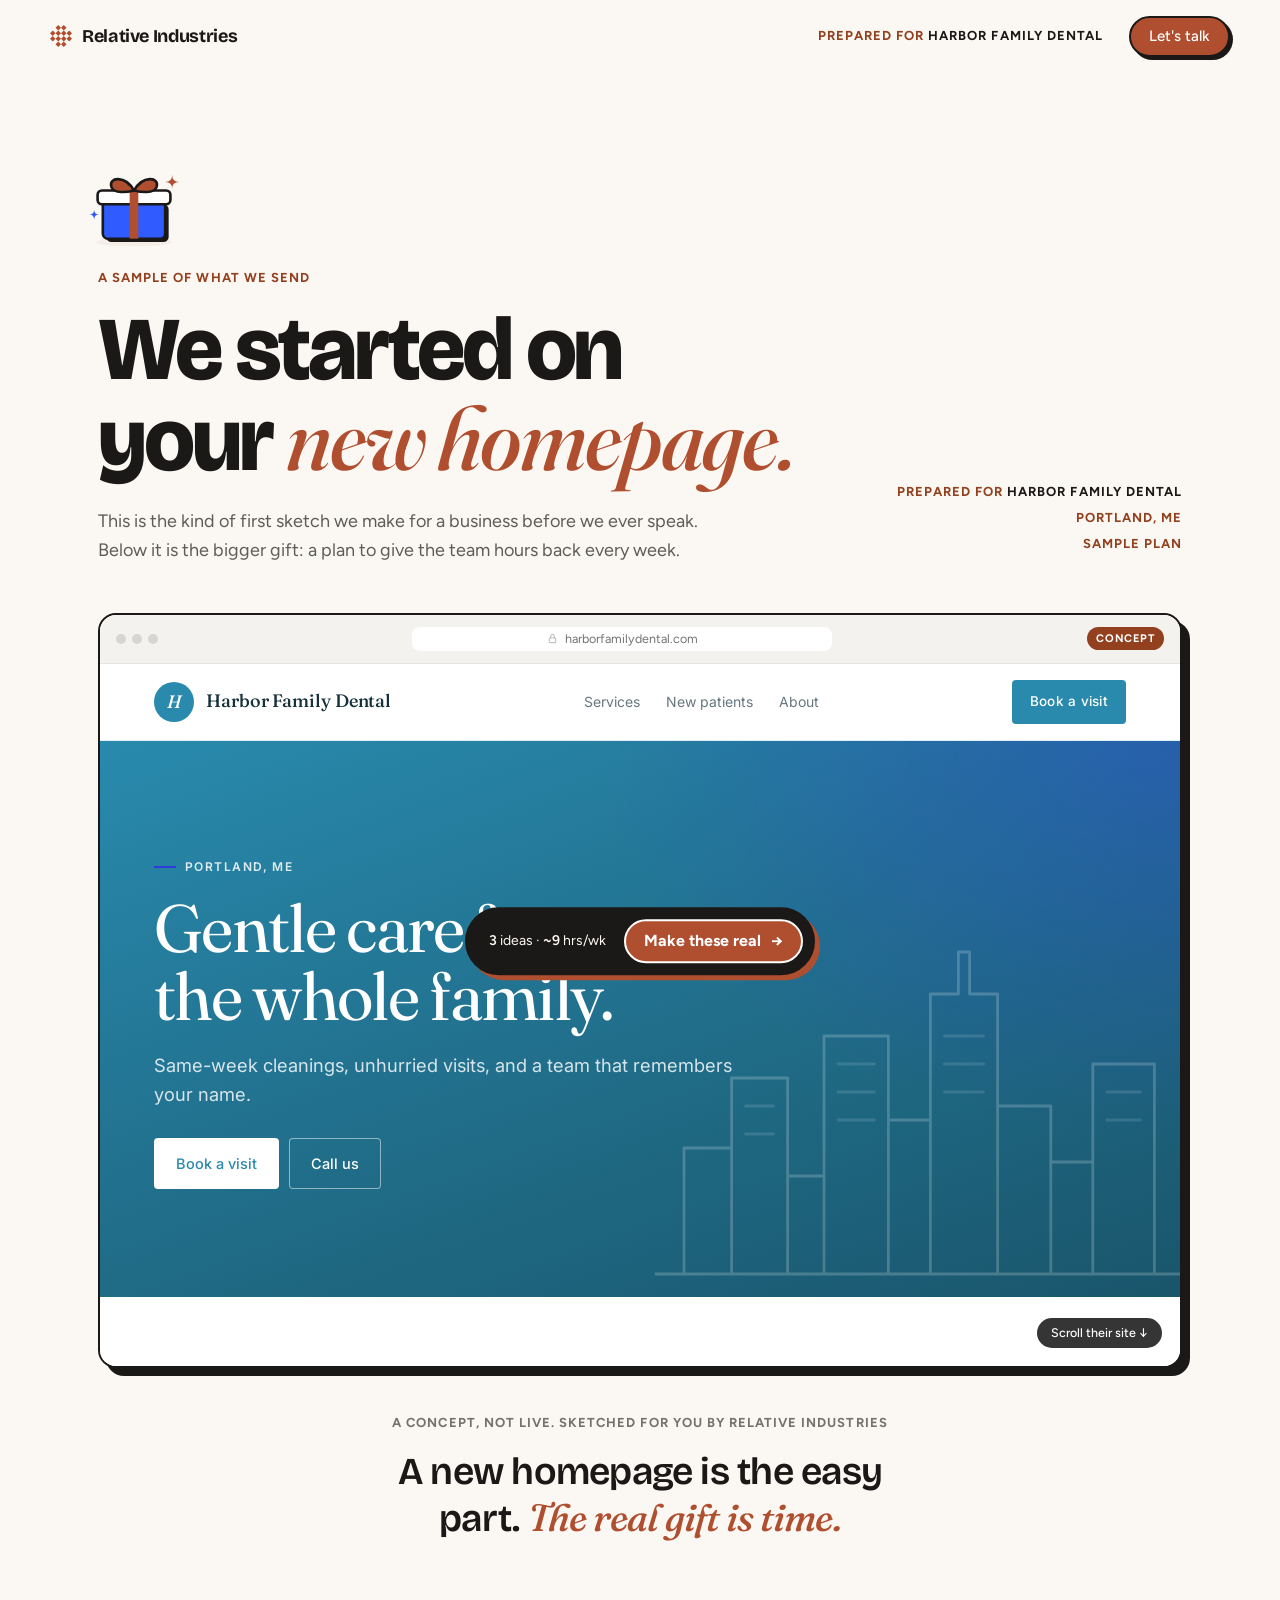
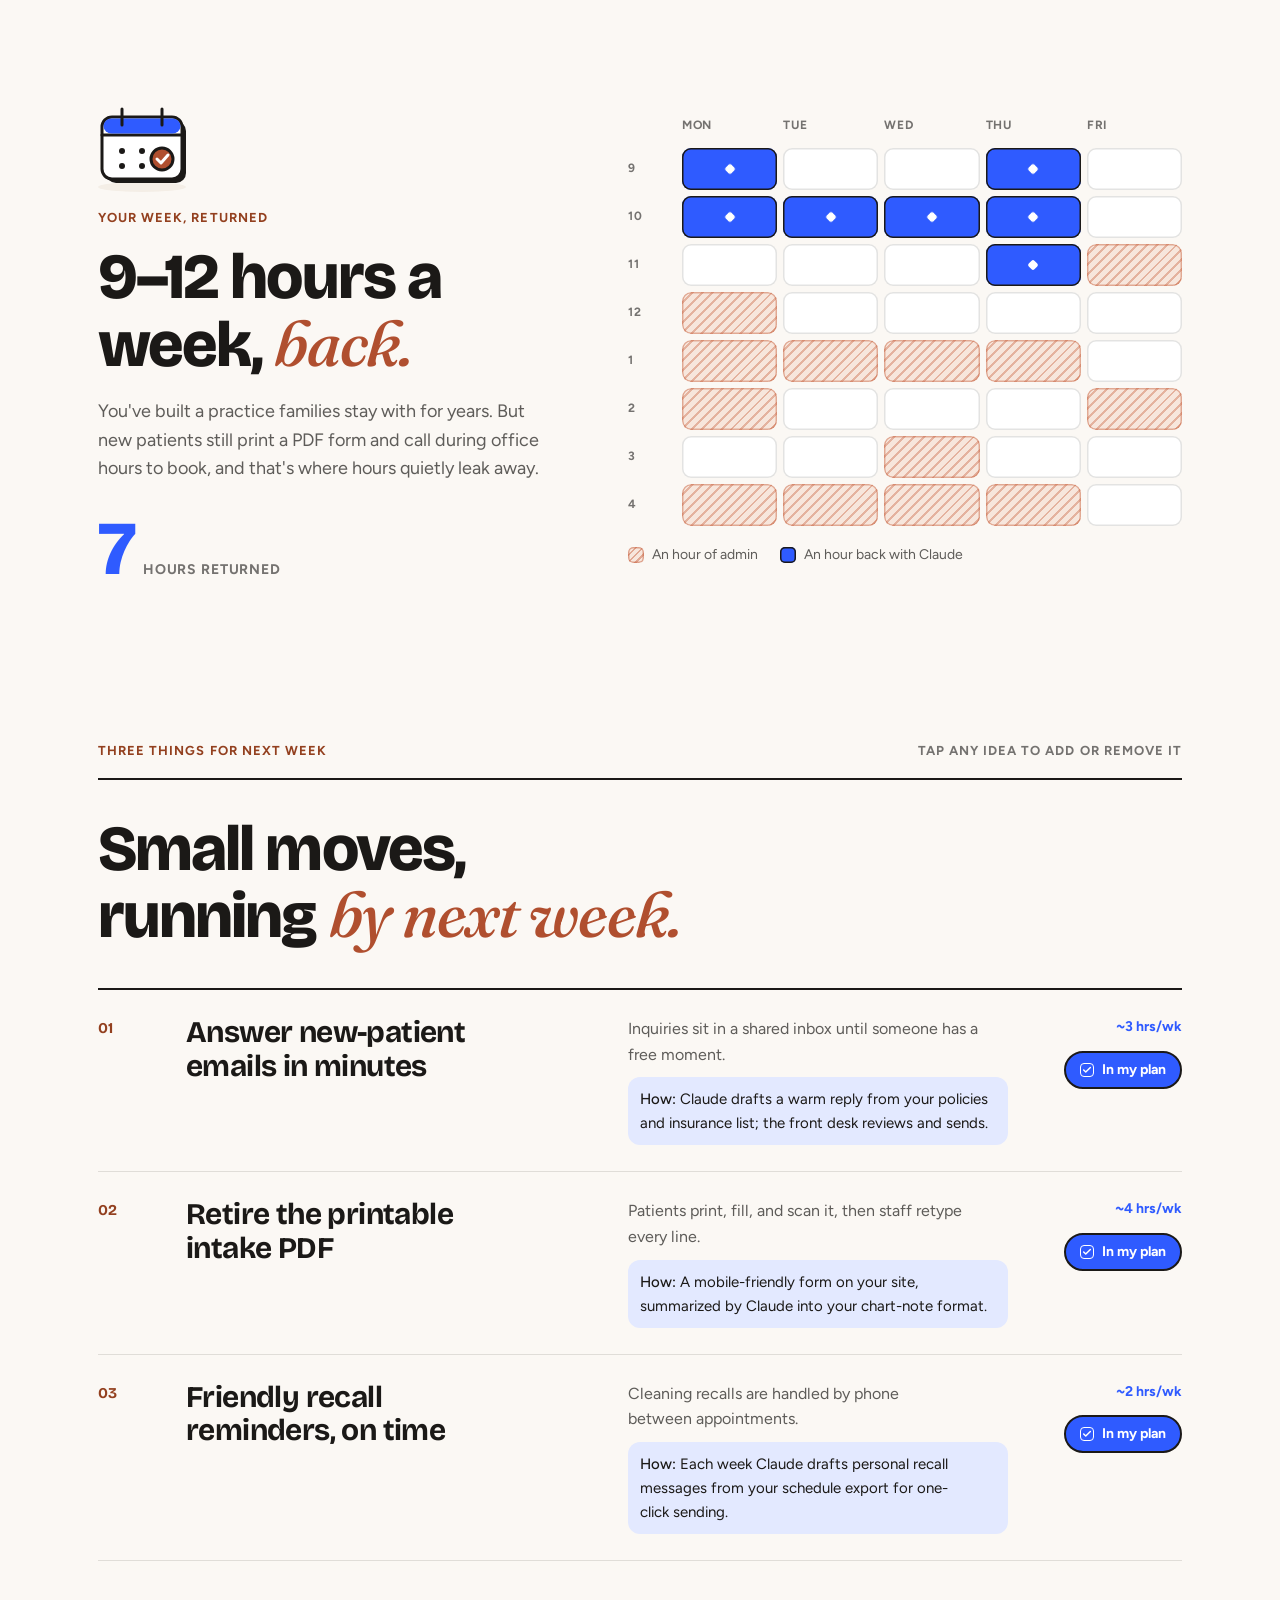
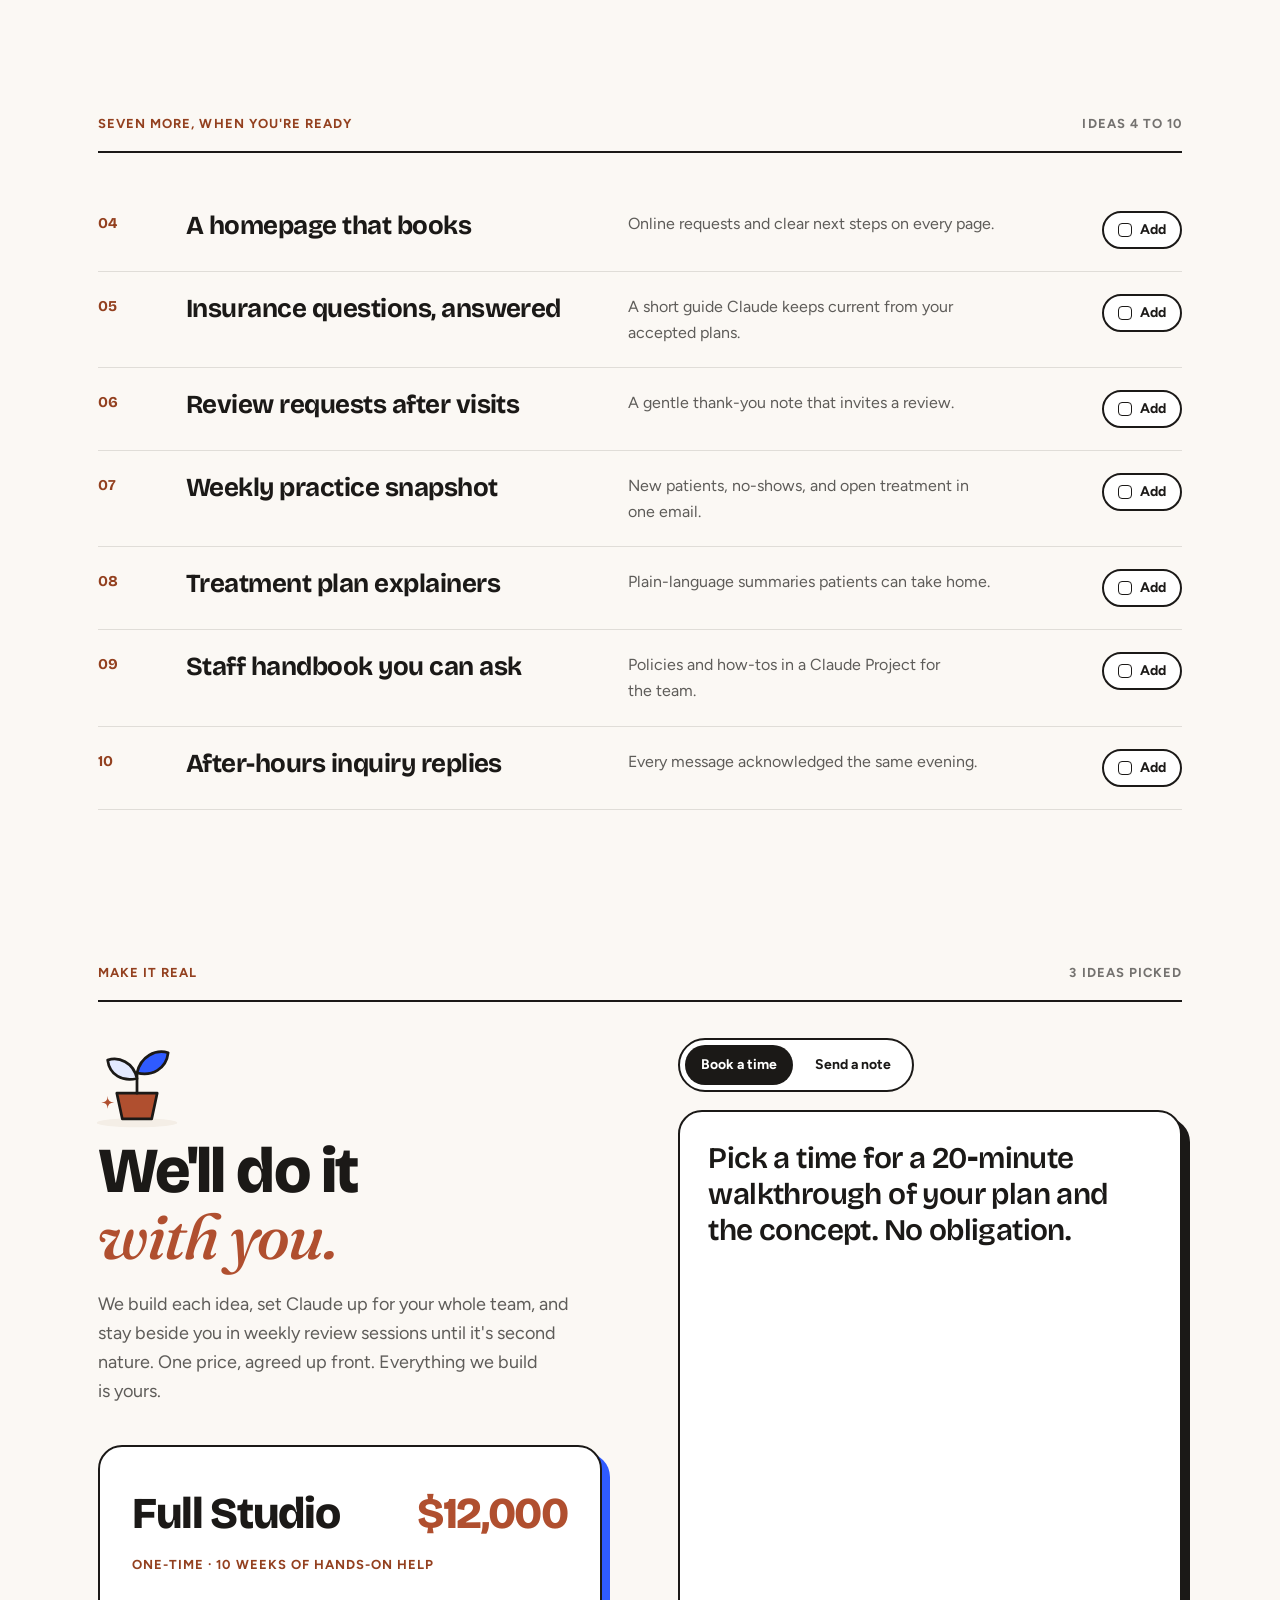
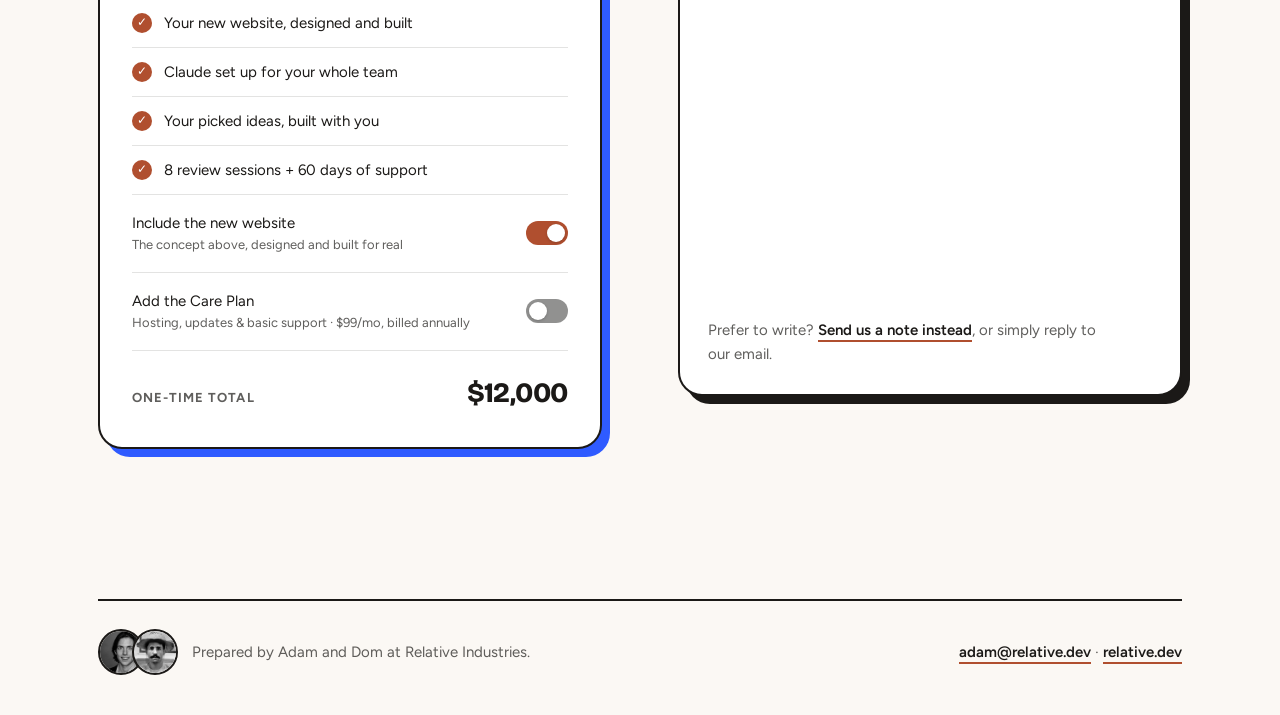
==== commit 2c6fcb91: "Point plan-page booking at the renamed 20-minute Cal event Co-Authored-By: Claude Opus 5.5 <noreply@" ====
--- a/for/index.html
+++ b/for/index.html
@@ -271,7 +271,7 @@
                         <button type="button" role="tab" id="tabNote" aria-selected="false" aria-controls="askForm">Send a note</button>
                     </div>
                     <div class="book" id="book" role="tabpanel" aria-labelledby="tabBook">
-                        <p class="lead">Pick a time that suits you. We'll walk through your plan and the concept together. No obligation.</p>
+                        <p class="lead">Pick a time for a 20&#8209;minute walkthrough of your plan and the concept. No obligation.</p>
                         <div id="calEmbed"></div>
                         <p class="small">Prefer to write? <a class="textlink" href="#real" id="toNote">Send us a note instead</a>, or simply reply to our email.</p>
                     </div>
@@ -476,7 +476,7 @@
             Cal.ns['30min']('inline', {
                 elementOrSelector: '#calEmbed',
                 config: { layout: 'month_view', useSlotsViewOnSmallScreen: 'true', theme: 'light', notes: notes },
-                calLink: 'relative/30min'
+                calLink: 'relative/20min'
             });
             Cal.ns['30min']('ui', { hideEventTypeDetails: false, layout: 'month_view', theme: 'light', cssVarsPerTheme: { light: { 'cal-brand': '#C65D3B' } }, styles: { branding: { brandColor: '#C65D3B' } } });
             Cal.ns['30min']('on', { action: 'bookingSuccessful', callback: function () {
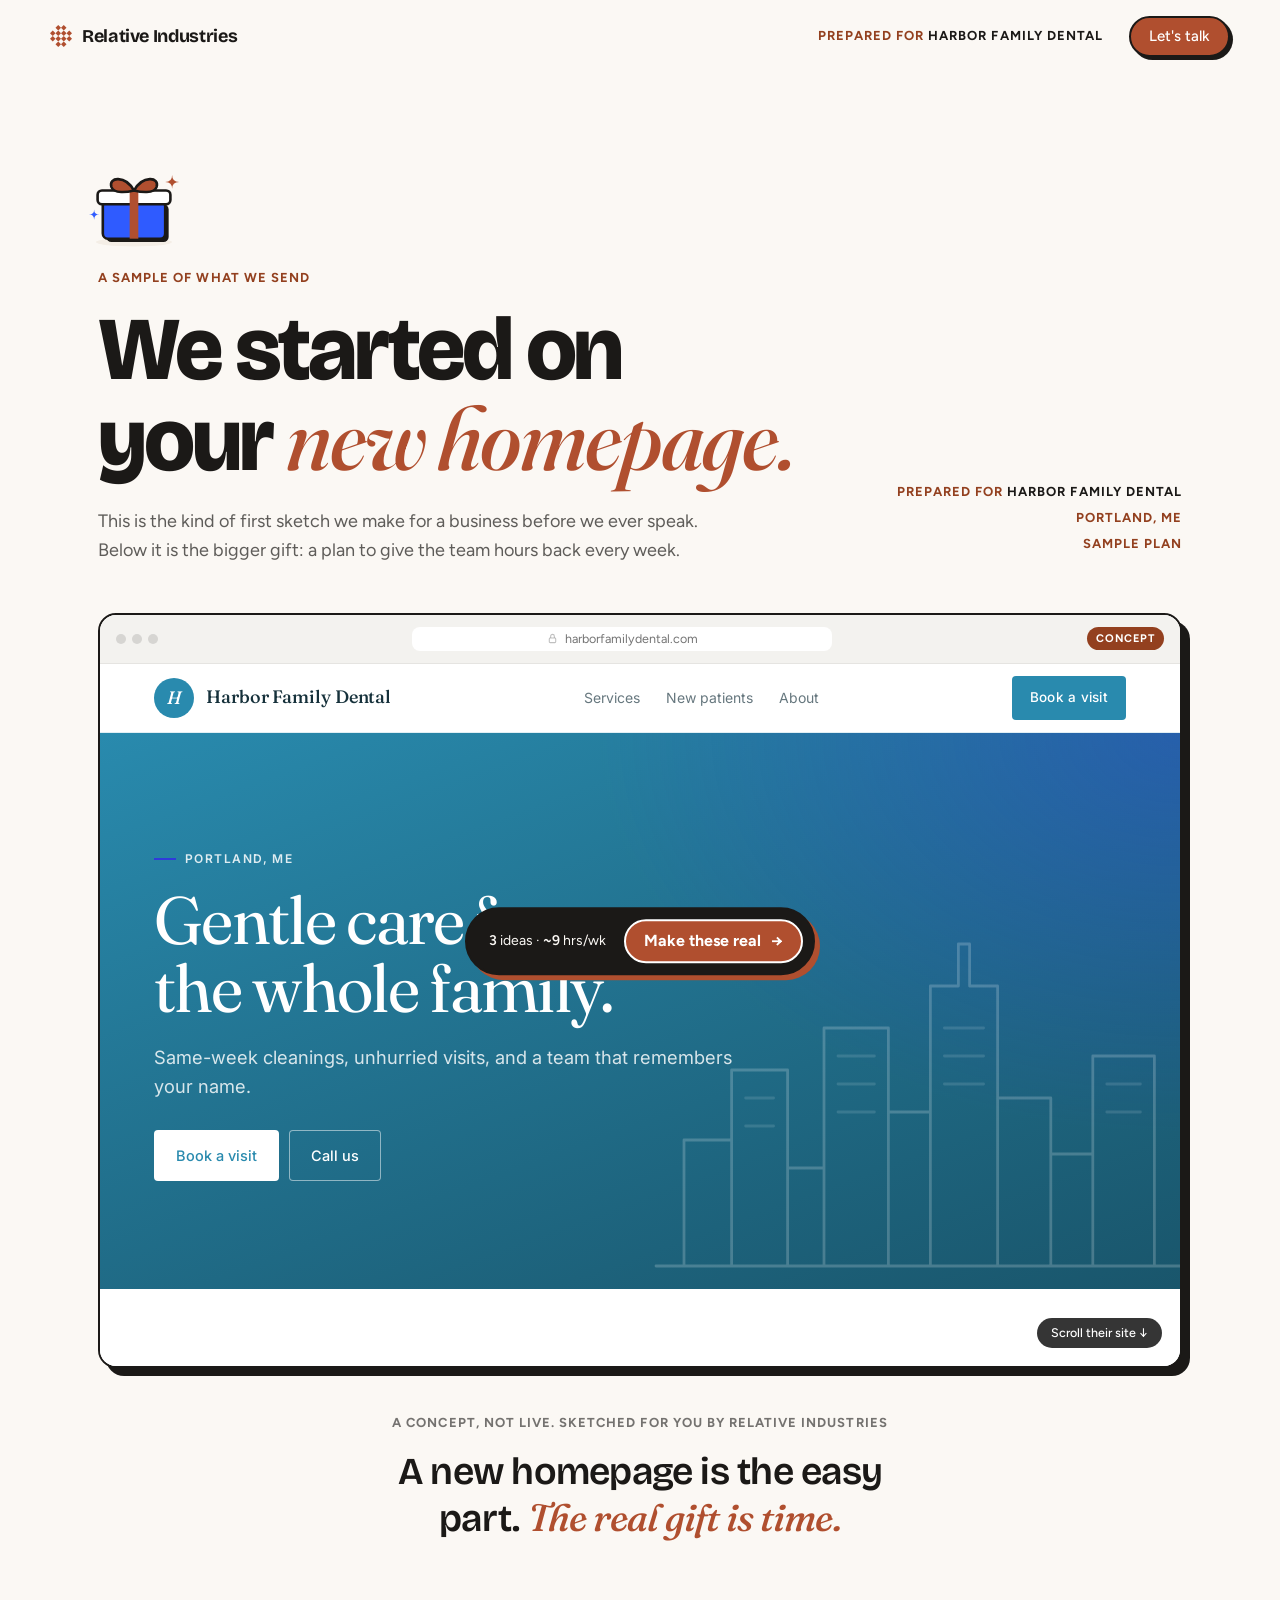
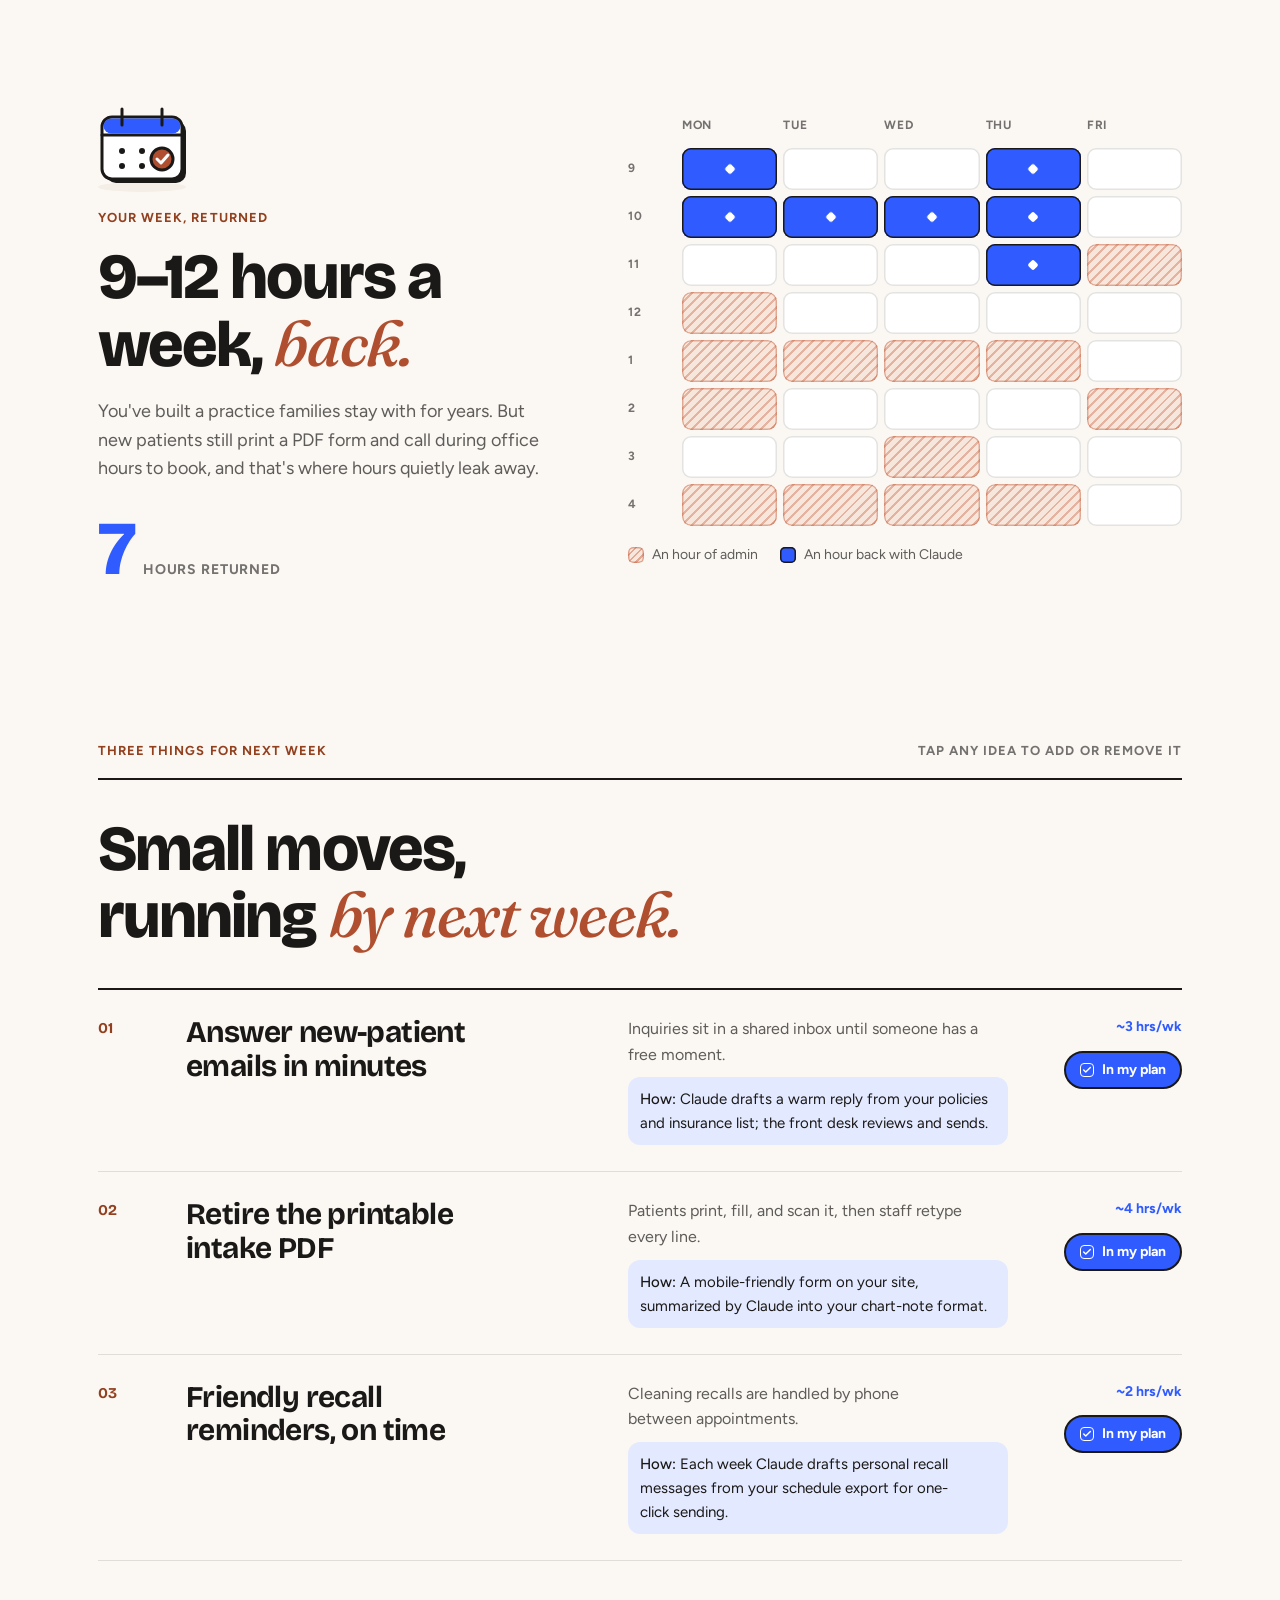
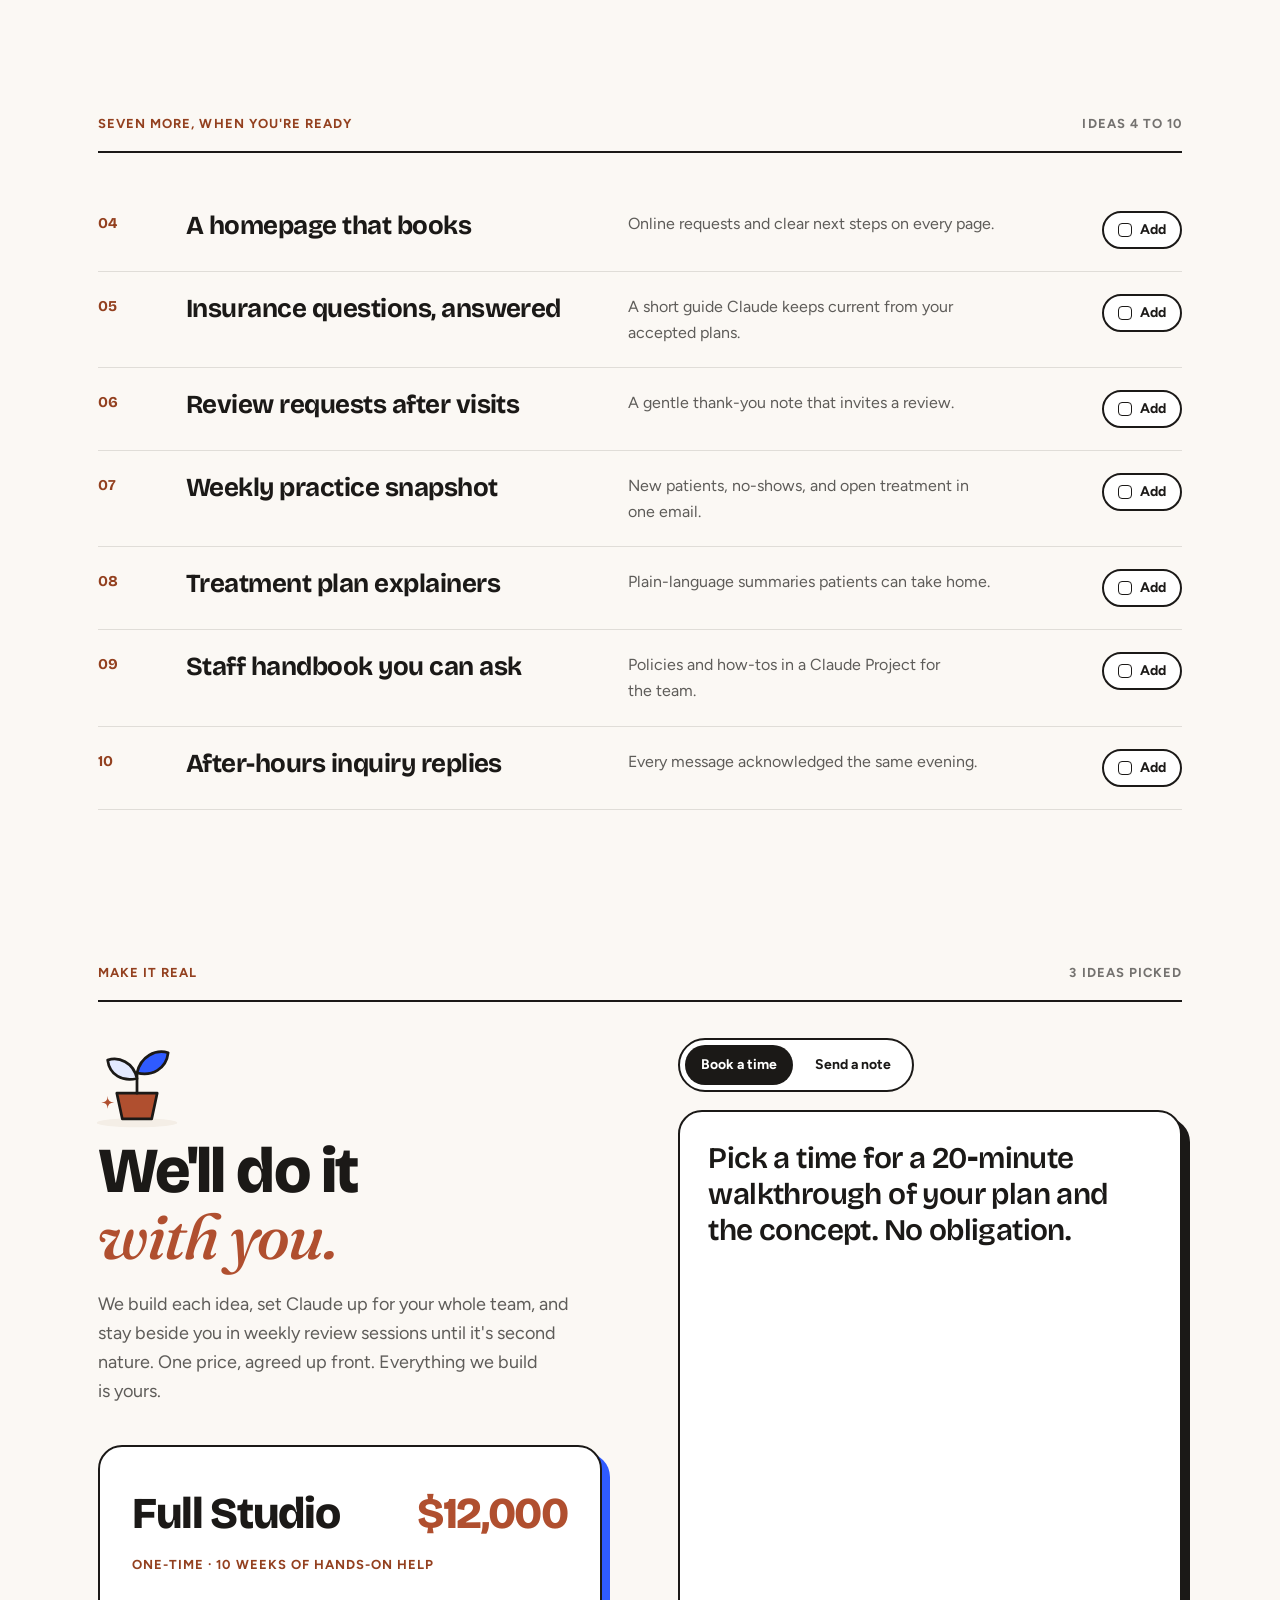
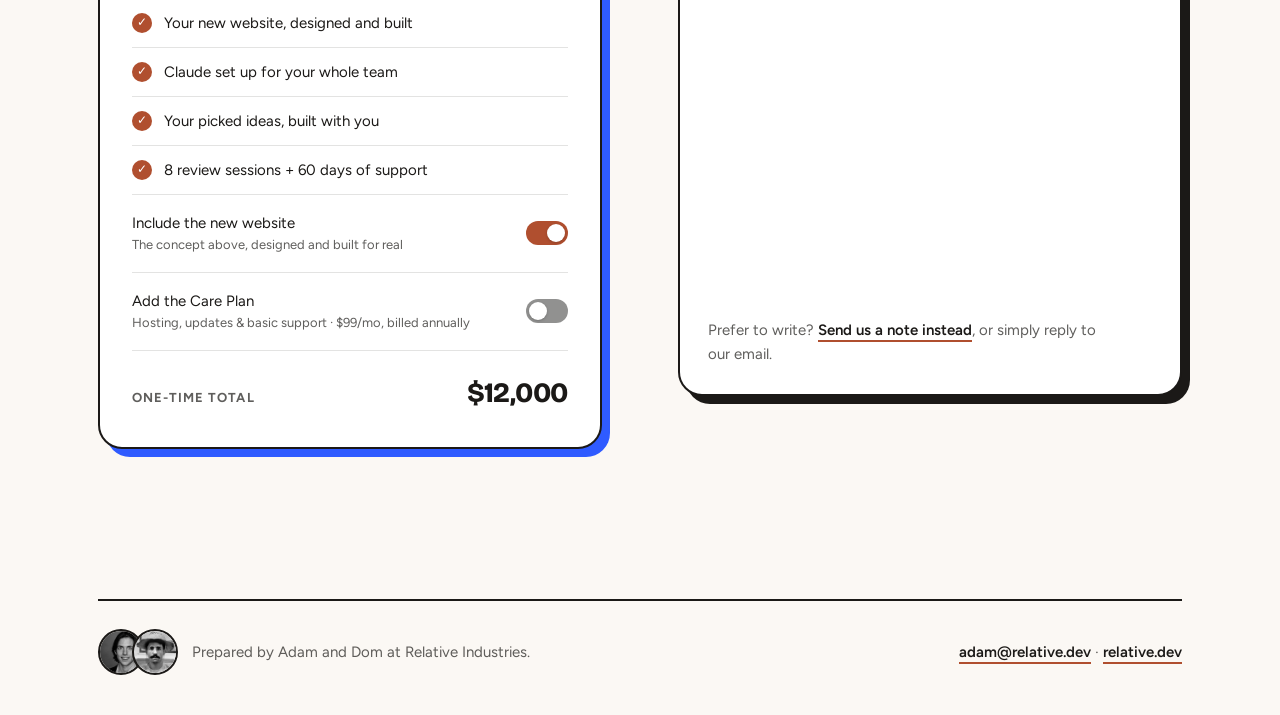
==== commit 9a03c965: "Bust cache for the updated concept assets Co-Authored-By: Claude Opus 5.5 <noreply@anthropic.com>" ====
--- a/for/index.html
+++ b/for/index.html
@@ -18,7 +18,7 @@
     <link rel="preconnect" href="https://fonts.gstatic.com" crossorigin>
     <link href="https://fonts.googleapis.com/css2?family=Bricolage+Grotesque:opsz,wght@12..96,500..800&family=Figtree:ital,wght@0,400..800;1,400&family=Fraunces:ital,opsz,wght@0,9..144,400..500;1,9..144,500&family=Inter:wght@400;500;600&display=swap" rel="stylesheet">
     <link rel="stylesheet" href="/assets/relative.css?v=5">
-    <link rel="stylesheet" href="/assets/concept.css?v=1">
+    <link rel="stylesheet" href="/assets/concept.css?v=2">
     <style>
         /* ---------- opening ---------- */
         .open { padding: clamp(40px, 7vw, 96px) 0 clamp(32px, 4vw, 48px); display: grid; grid-template-columns: 1fr auto; gap: 24px 48px; align-items: end; }
@@ -317,7 +317,7 @@
     </div>
 
     <script src="/assets/relative.js?v=5"></script>
-    <script src="/assets/concept.js?v=1"></script>
+    <script src="/assets/concept.js?v=2"></script>
     <script>
         // A sample plan, shown when the page is opened without a personal link.
         var SAMPLE = {
--- a/assets/concept.css
+++ b/assets/concept.css
@@ -178,3 +178,23 @@
 .cw-hint.gone { opacity: 0; transform: translateY(8px); animation: none; }
 @keyframes cwbob { 50% { transform: translateY(-4px); } }
 @media (prefers-reduced-motion: reduce) { .cw-hint { animation: none; } }
+
+/* their real logo and photos */
+.cw-logo img.lg-full { display: block; height: 58px; width: auto; max-width: 300px; object-fit: contain; }
+.cw-head.dark .cw-logo img.lg-full { height: 64px; }
+.cw-head { padding-top: 12px; padding-bottom: 12px; }
+.cw-logo img.lg-mark { flex: none; width: 44px; height: 44px; object-fit: contain; border-radius: 8px; }
+.cw-head.dark { background: color-mix(in srgb, var(--deep) 94%, transparent); border-bottom-color: rgba(255,255,255,.08); }
+.cw-head.dark .cw-nav { color: rgba(255,255,255,.78); }
+.cw-head.dark .cw-pill { background: #fff; color: var(--c-ink); }
+.cw-art .ph, .cw-hero.banner .ph { position: absolute; inset: 0; width: 100%; height: 100%; object-fit: cover; }
+.cw-art.has-photo::after { content: ""; position: absolute; inset: 0; background: linear-gradient(200deg, transparent 40%, color-mix(in srgb, var(--c) 55%, transparent)); }
+.cw-art.has-photo svg, .cw-art.has-photo .cw-dots { display: none; }
+.cw-art.has-photo .cw-chip { z-index: 2; }
+.cw-hero.banner.has-photo { background: var(--deep); }
+.cw-hero.banner.has-photo::before { content: ""; position: absolute; inset: 0; z-index: 1; background: linear-gradient(100deg, color-mix(in srgb, var(--deep) 94%, transparent) 0%, color-mix(in srgb, var(--deep) 78%, transparent) 48%, color-mix(in srgb, var(--c) 30%, transparent) 100%); }
+.cw-hero.banner.has-photo .cw-bannerart { display: none; }
+.cw-hero.banner .cw-hero-in { z-index: 2; }
+.cw-person i { position: relative; overflow: hidden; }
+.cw-person i img { position: absolute; inset: 0; width: 100%; height: 100%; object-fit: cover; }
+@container (max-width: 480px) { .cw-logo img.lg-full { height: 36px; max-width: 190px; } }
